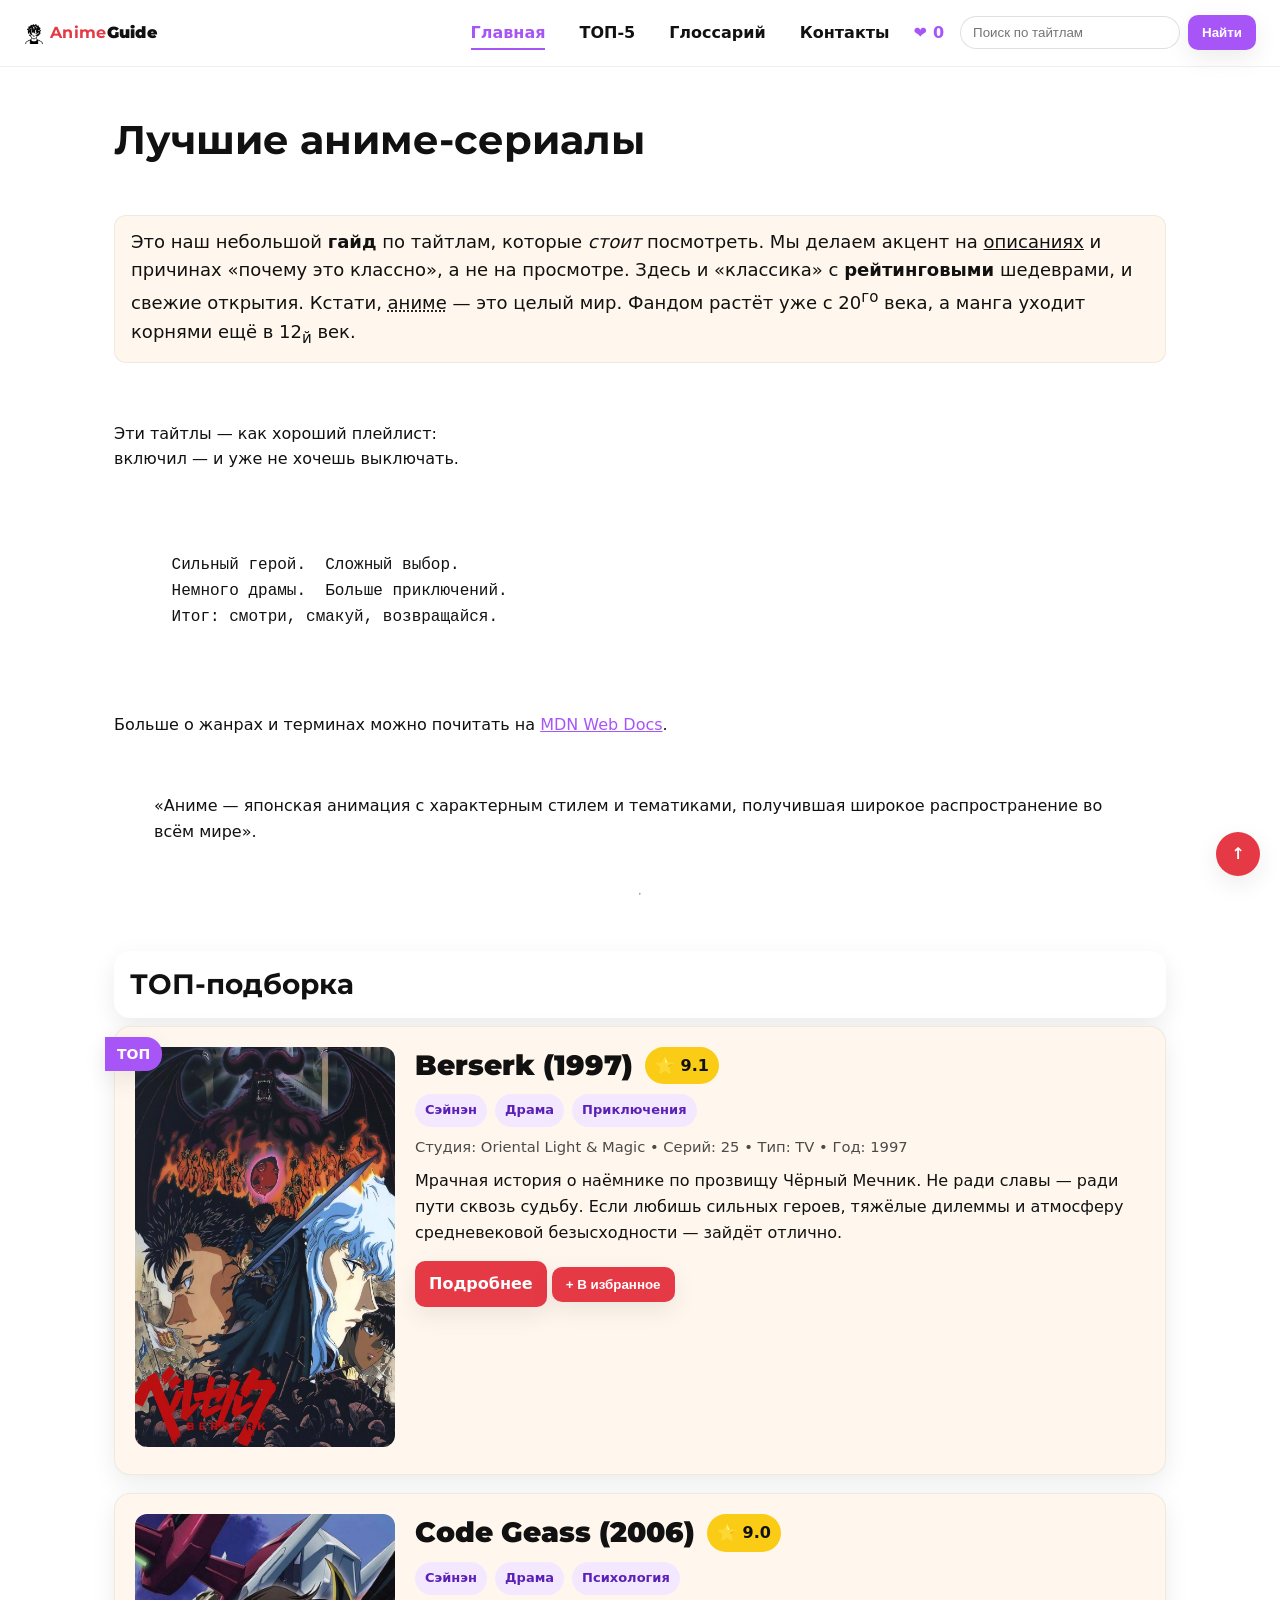
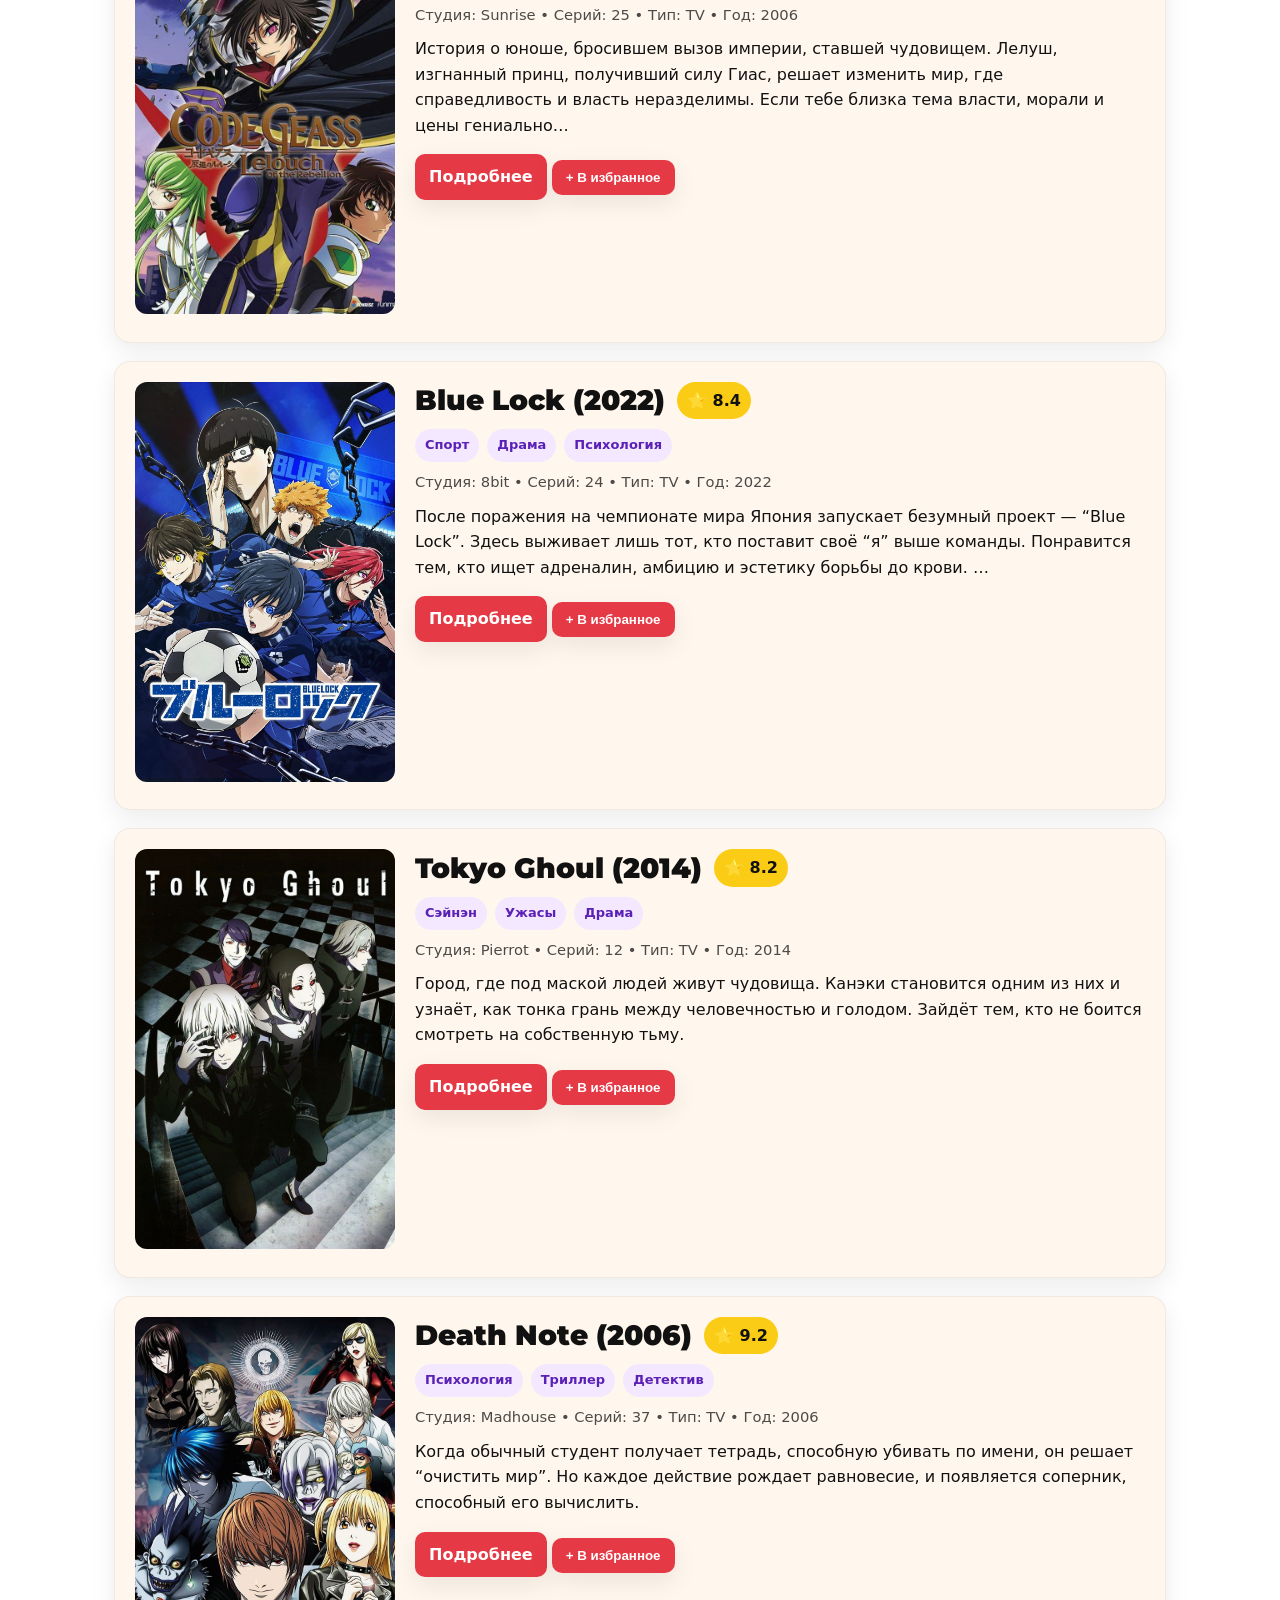
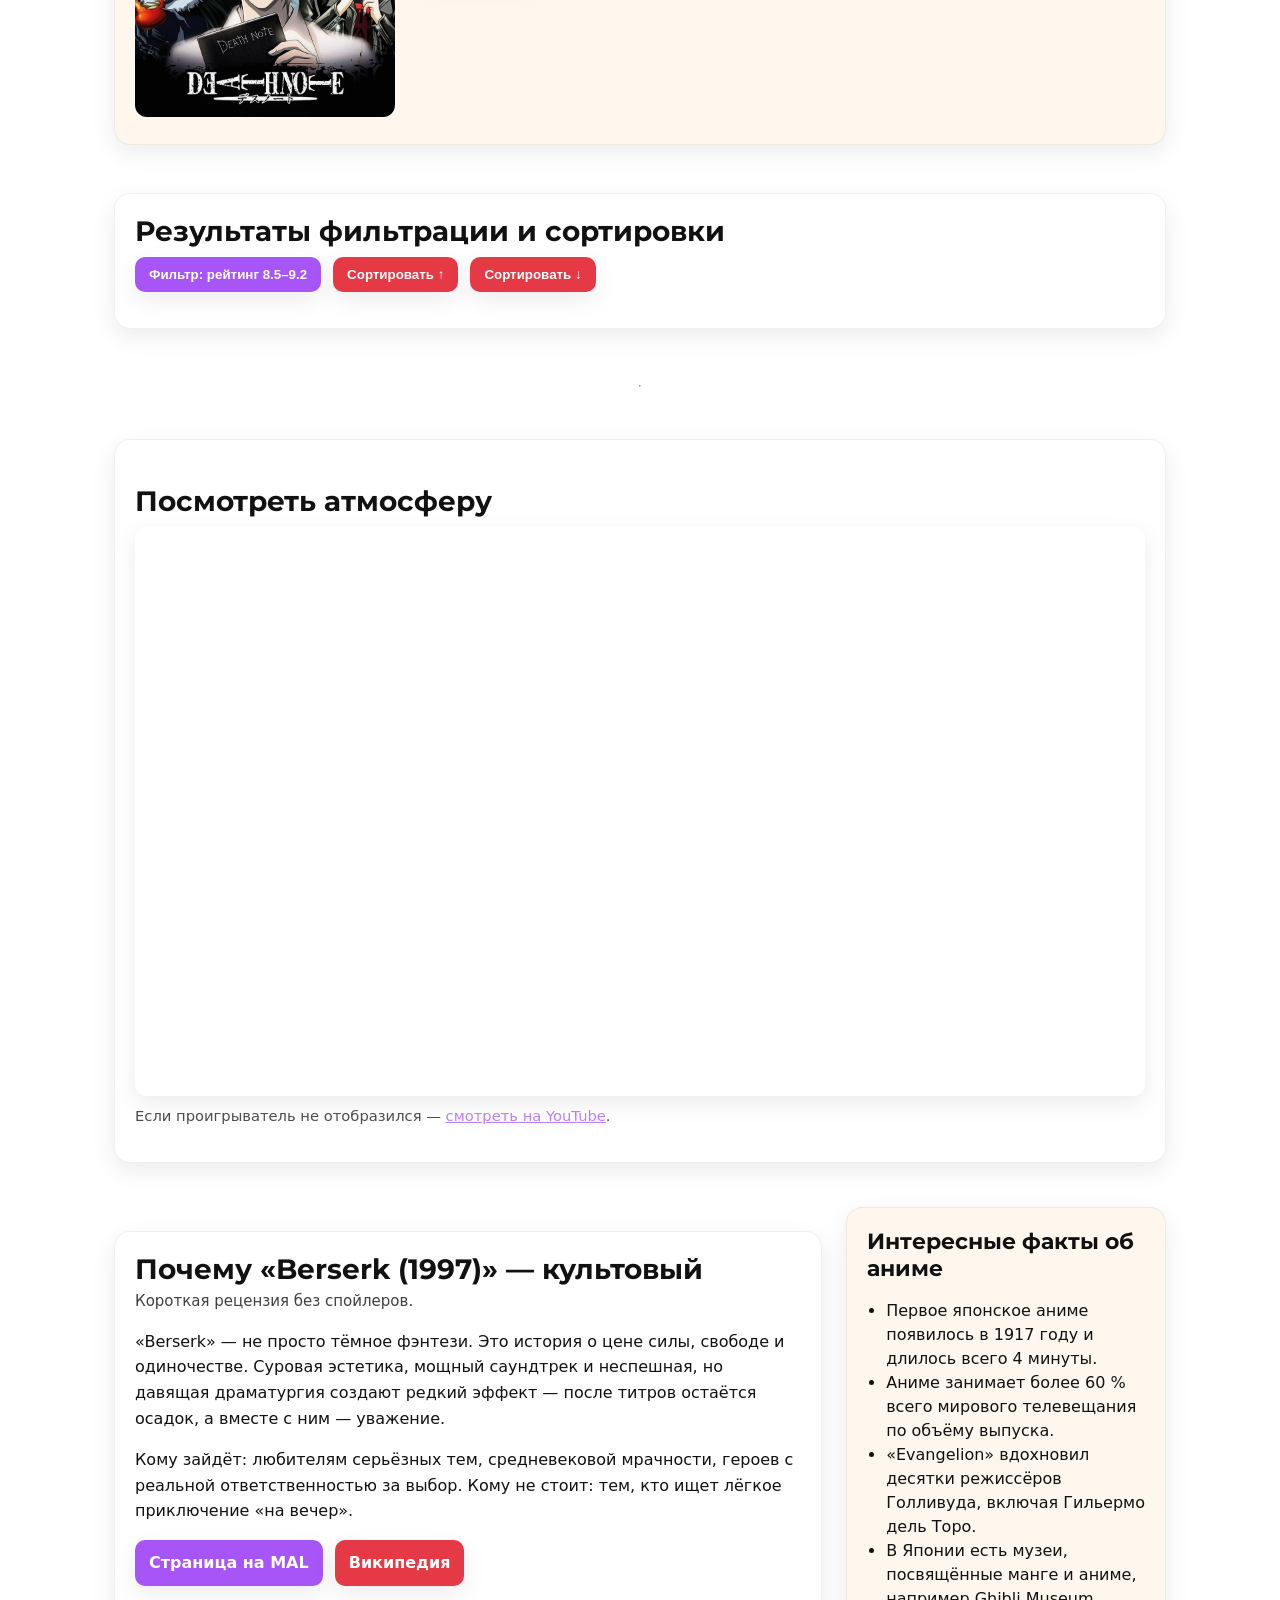
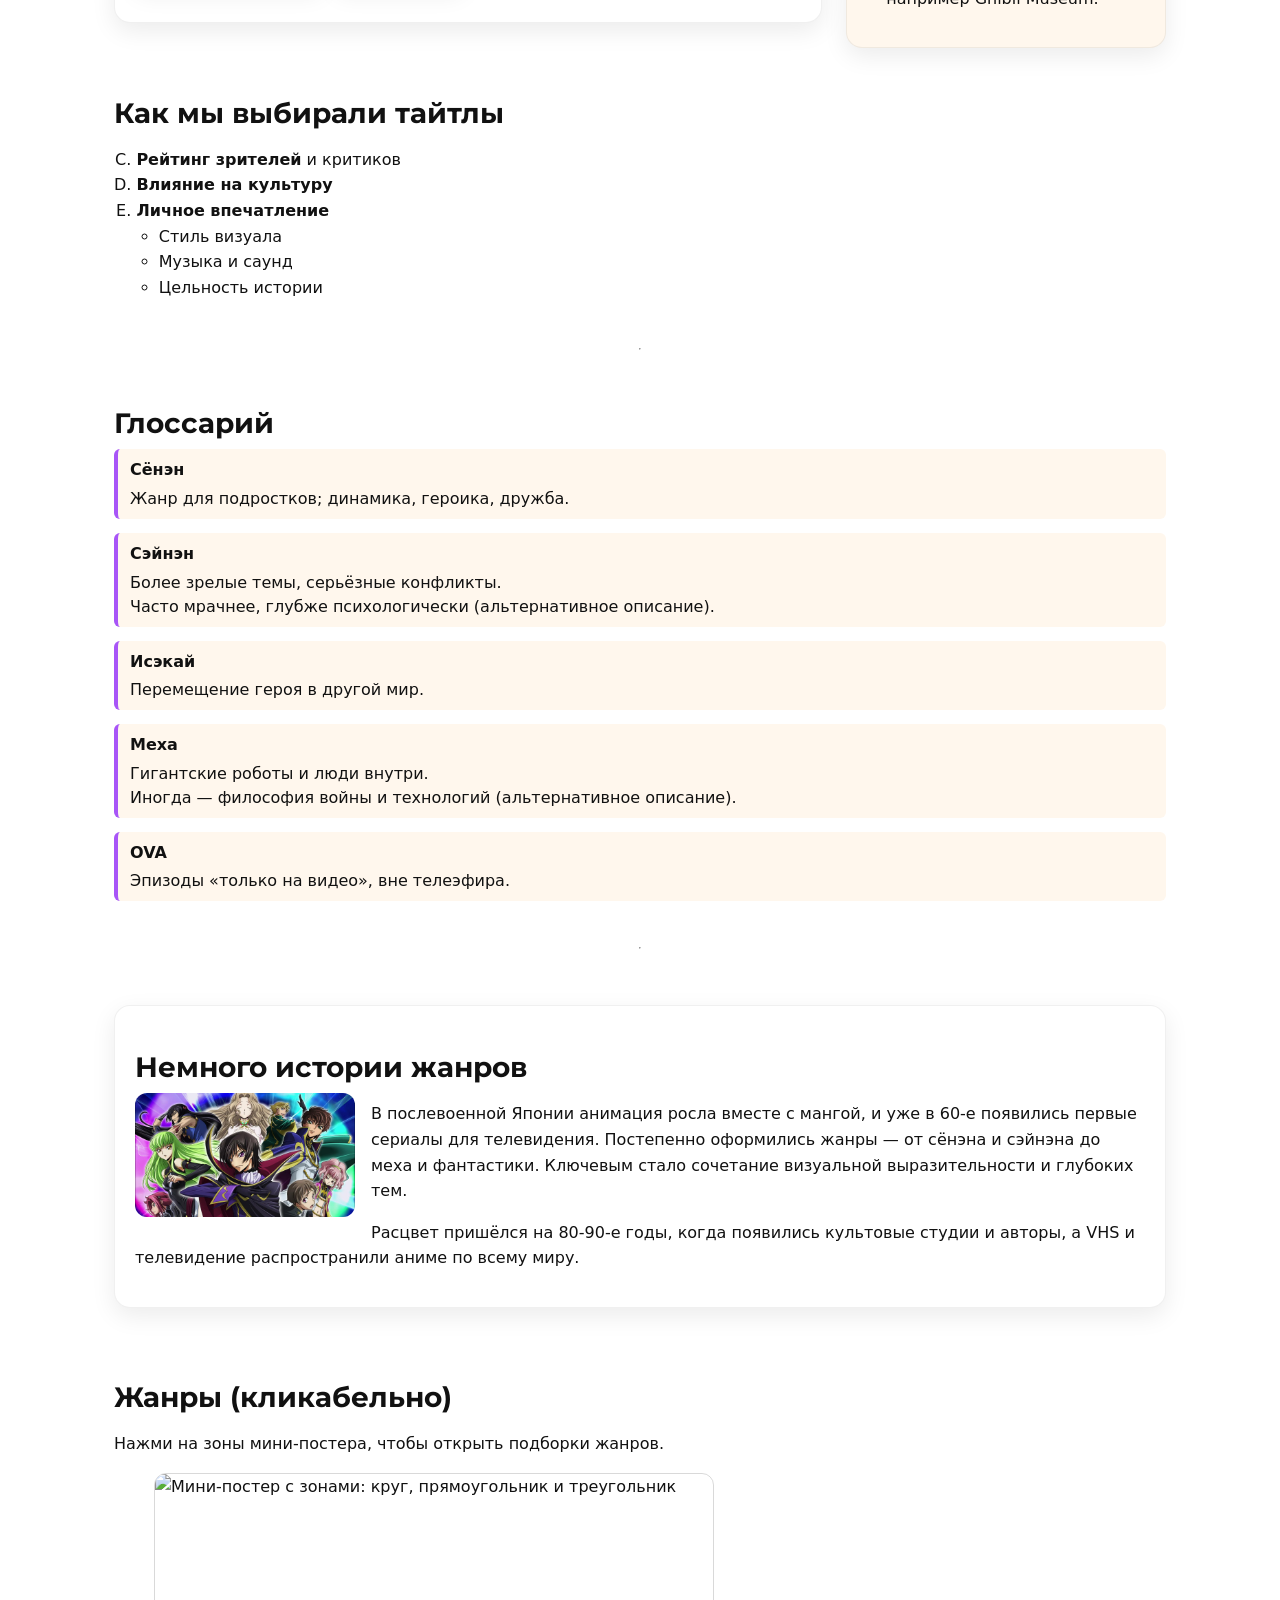
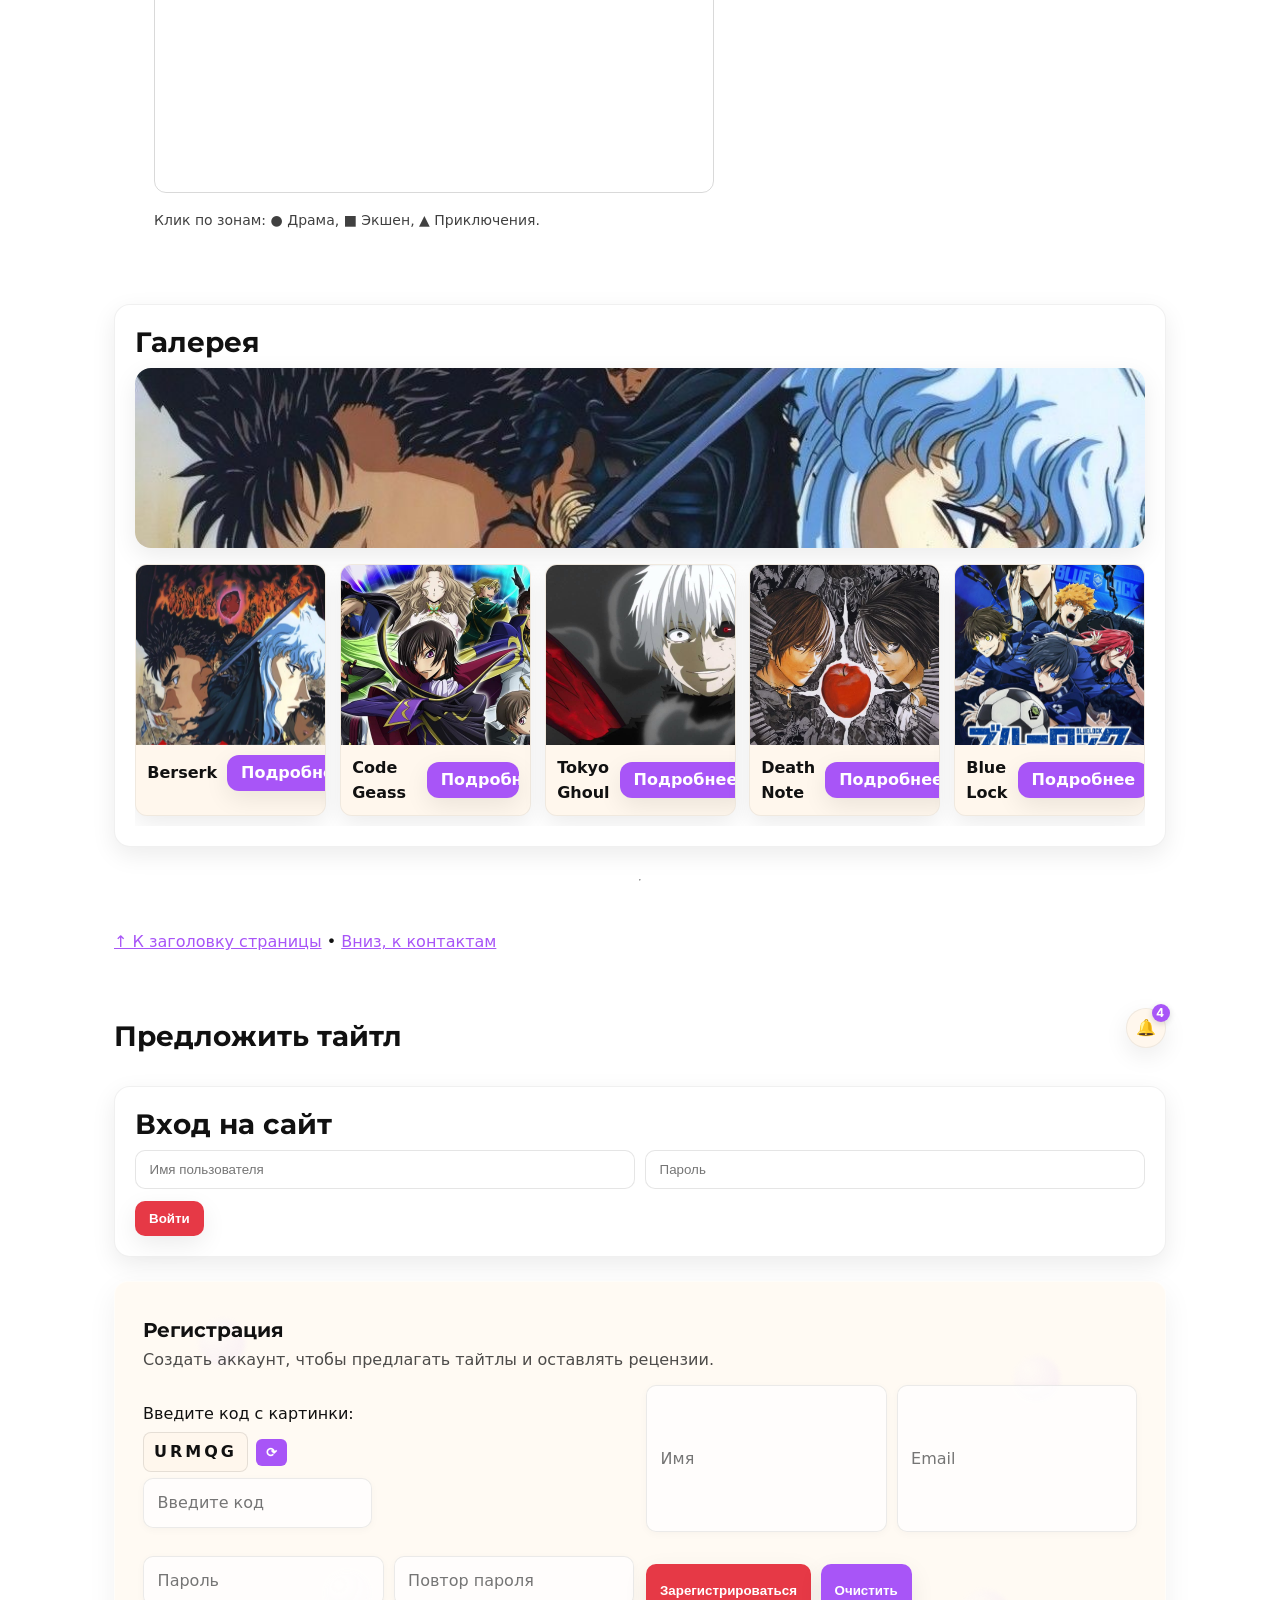
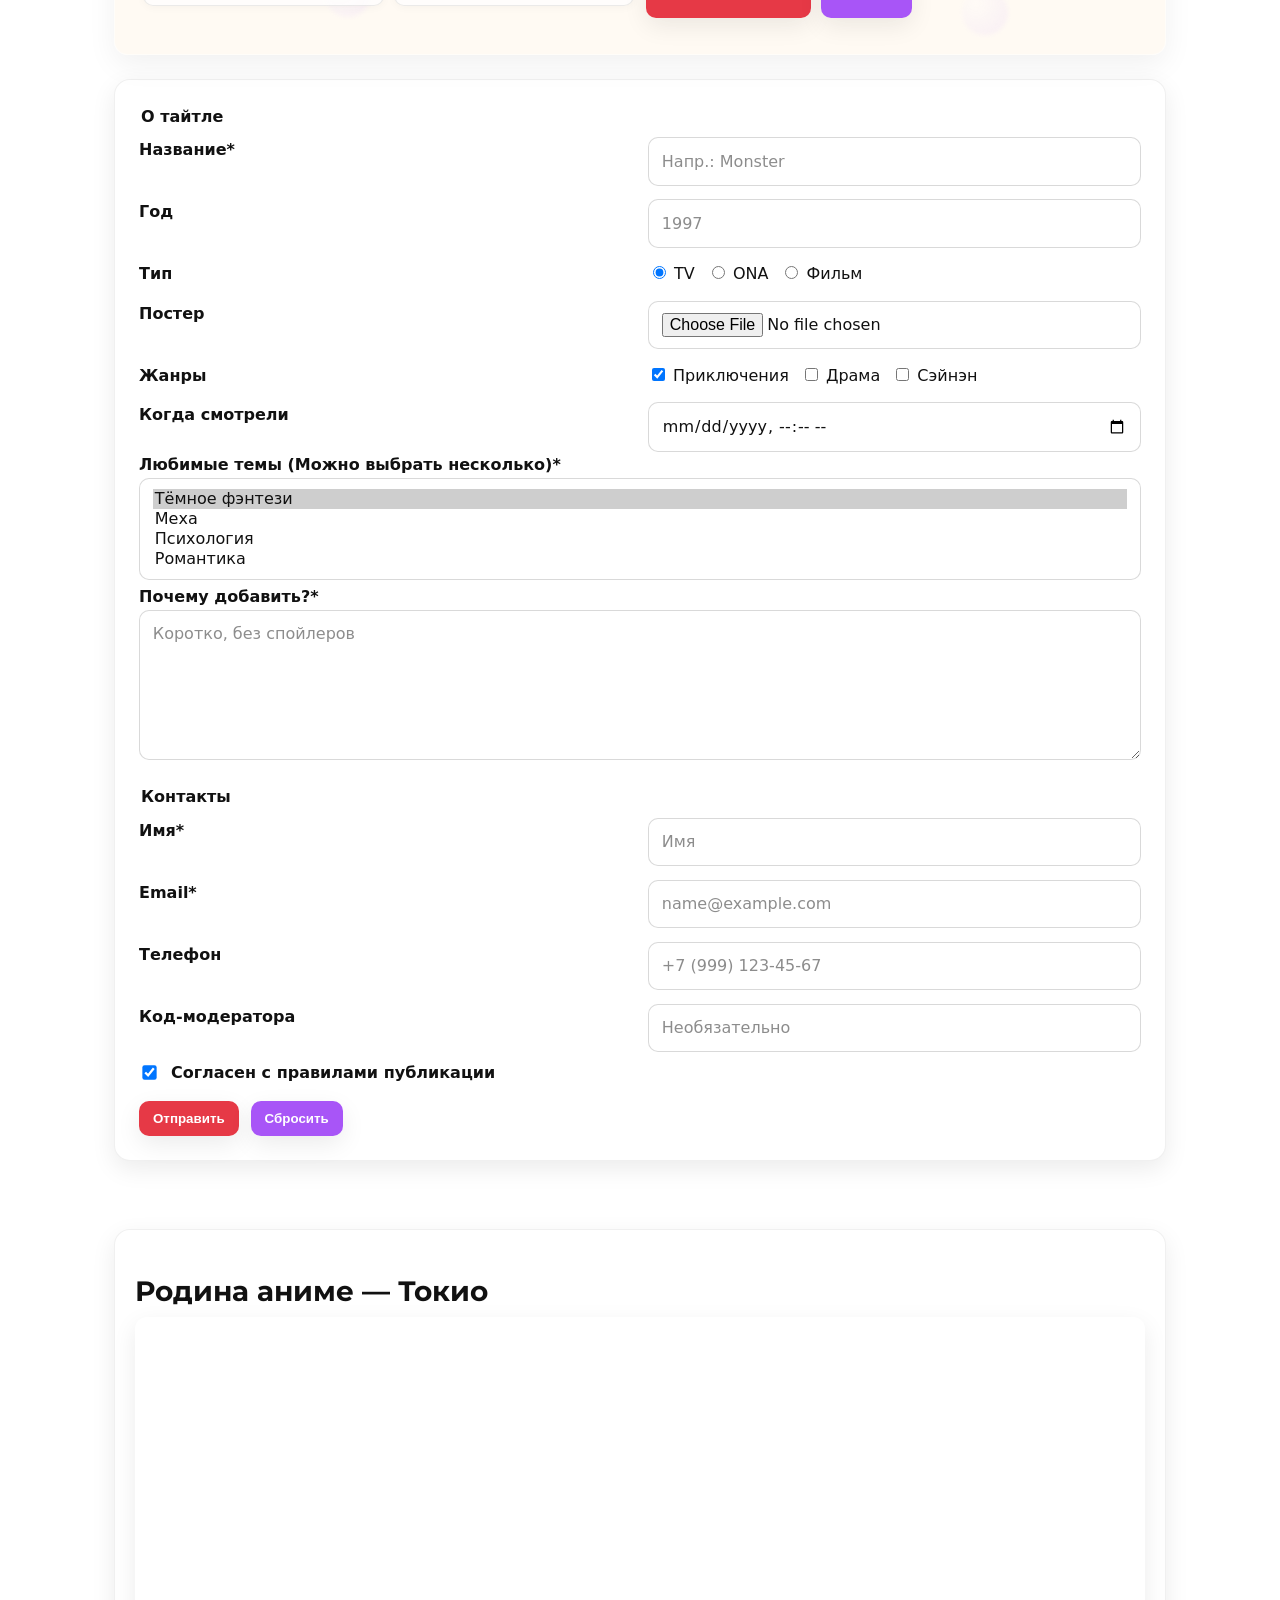
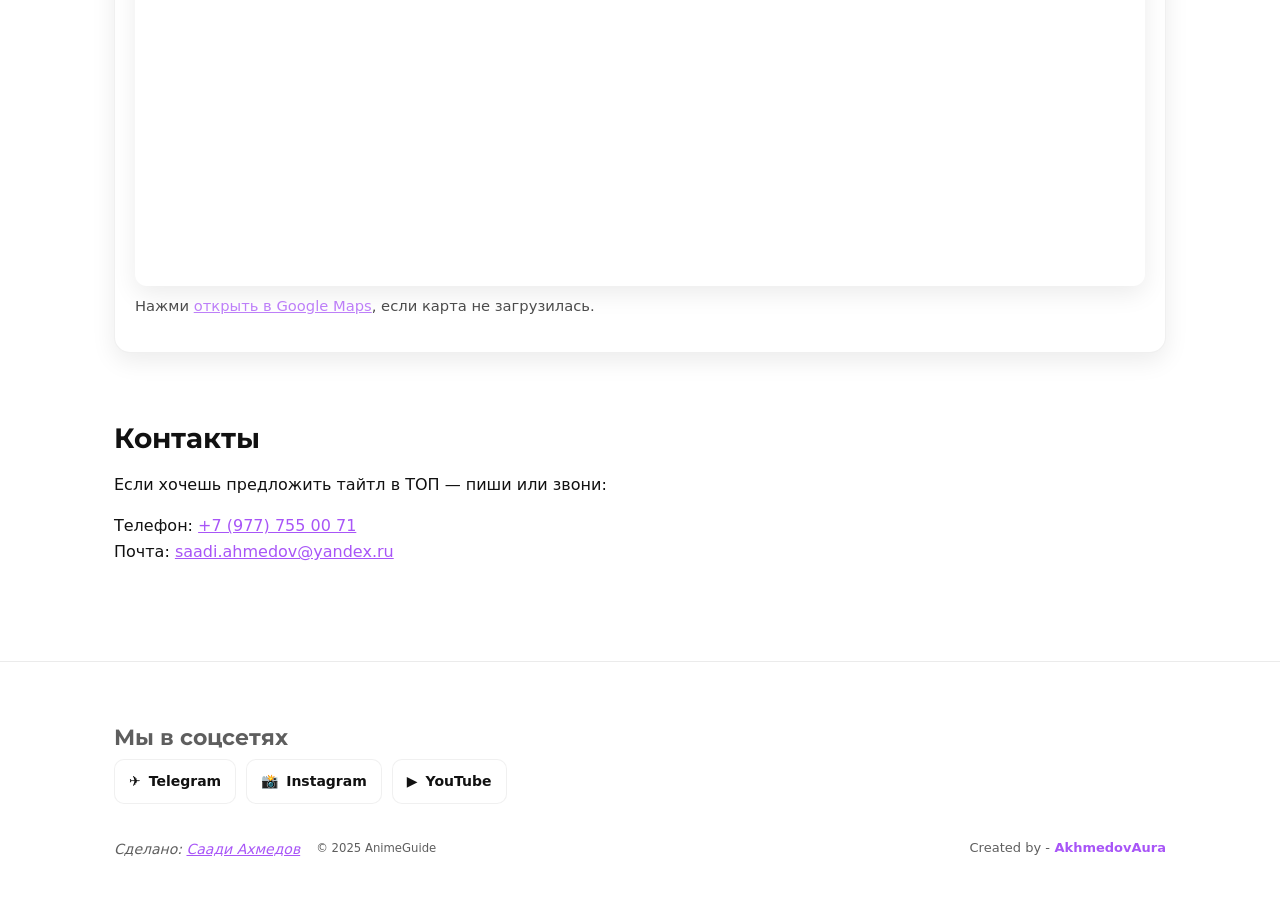
==== index.html @ 4a511733 "Restore AnimeGuide website" ====
<!DOCTYPE html>
<html lang="ru">
<head>
  <meta charset="UTF-8" />
  <link rel="stylesheet" href="style.css?v=1">
  <link href="https://fonts.googleapis.com/css2?family=Inter:wght@400;600&family=Montserrat:wght@600;800&display=swap" rel="stylesheet">
  <meta name="viewport" content="width=device-width, initial-scale=1" />
  <title>AnimeGuide</title>


  <!-- [Фавиконка]  -->
  <link rel="icon" type="image/png" href="favicon.png?v=6">
</head>
<body>

  <!-- [Шапка] идея: логотип + навигация + поиск -->
  <header class="site">
    <nav>
      <div class="logo"><b><img src="favicon.png" alt="" width="20" height="20" style="vertical-align:middle; margin-right:6px;">Anime</b>Guide</div>
      <div class="nav-links">
        <a href="#top" class="current">Главная</a>
        <a href="#top-list">ТОП-5</a>
        <a href="#glossary">Глоссарий</a>
        <a href="#contacts">Контакты</a>
        <div class="fav-icon">
          ❤️ <span id="favCount">0</span>
        </div>
      </div>
      <form class="search" role="search" onsubmit="return false;">
        <input type="search" placeholder="Поиск по тайтлам" aria-label="Поиск">
        <button class="btn alt" type="button">Найти</button>
      </form>
<!-- Бургер-переключатель -->
<input type="checkbox" id="nav-toggle" class="nav-toggle" aria-label="Открыть меню">

<!-- Кнопка-бургер -->
<label class="burger" for="nav-toggle" aria-label="Открыть меню">
  <span></span>
</label>

<!-- Мобильная панель -->
<div class="nav-panel" role="dialog" aria-modal="true" aria-labelledby="mnav-title">
  <div class="nav-panel-head">
    <div id="mnav-title" class="logo"><b>Anime</b>Guide</div>
    <label class="close" for="nav-toggle" aria-label="Закрыть меню">✕</label>
  </div>
  <nav class="mnav-links" role="navigation">
    <a href="#top" class="current">Главная</a>
    <a href="#top-list">ТОП-5</a>
    <a href="#glossary">Глоссарий</a>
    <a href="#contacts">Контакты</a>

  </nav>
</div>

<!-- Полупрозрачный фон за панелью -->
<div class="scrim"></div>
    </nav>
  </header>

  <main class="container" id="top">
    <!-- [Заголовки h1–h3 + комментарии] -->
    <h1>Лучшие аниме-сериалы</h1>
    <p class="tagline lead">
      <!-- [p, b, i, em, u, strong, sub, sup, abbr] -->
      Это наш небольшой <b>гайд</b> по тайтлам, которые <em>стоит</em> посмотреть.
      Мы делаем акцент на <u>описаниях</u> и причинах «почему это классно», а не на просмотре.
      Здесь и «классика» с <strong>рейтинговыми</strong> шедеврами, и свежие открытия.
      Кстати, <abbr title="Japanese Animation">аниме</abbr> — это целый мир.
      Фандом растёт уже с 20<sup>го</sup> века, а манга уходит корнями ещё в 12<sub>й</sub> век.
    </p>

    <!-- [Разрыв строки и <pre>] -->
    <p>Эти тайтлы — как хороший плейлист: <br> включил — и уже не хочешь выключать.</p>
    <pre>
      <!-- pre: сохранить форматирование -->
      Сильный герой.  Сложный выбор.
      Немного драмы.  Больше приключений.
      Итог: смотри, смакуй, возвращайся.
    </pre>

    <!-- [Внешняя ссылка в тексте] -->
    <p>Больше о жанрах и терминах можно почитать на <a href="https://developer.mozilla.org/ru/docs/Web" target="_blank" rel="external">MDN Web Docs</a>.</p>

    <!-- [Цитата + cite] -->
    <blockquote cite="https://ru.wikipedia.org/wiki/Аниме">
      «Аниме — японская анимация с характерным стилем и тематиками, получившая широкое распространение во всём мире».
    </blockquote>

    <hr>

    <!-- ===== Пример карточки тайтла (будущий список) ===== -->
    <section aria-label="Подборка">
      <h2 id="top-list">ТОП-подборка</h2>
      <div class="stack">
        <!-- [КАРТОЧКА №1] -->
        <article class="card" aria-label="Карточка аниме">
          <!-- [Изображение-ссылка на внешний ресурс + width/height] -->
          <div class="top-badge">ТОП</div>
          <a href="https://myanimelist.net/anime/33/Berserk" target="_blank" rel="external">
            <img class="cover" src="images/berserk.jpg"
                 alt="Обложка аниме Berserk" width="300" height="400">
          </a>
          <div>
            <div class="head">
              <h3 class="title">Berserk (1997)</h3>
              <span class="rating" aria-label="Рейтинг">⭐ 9.1</span>
            </div>
            <div class="chips" aria-label="Жанры">
              <span class="chip">Сэйнэн</span>
              <span class="chip">Драма</span>
              <span class="chip">Приключения</span>
            </div>
            <div class="meta">Студия: Oriental Light &amp; Magic • Серий: 25 • Тип: TV • Год: 1997</div>
            <p class="desc">
              Мрачная история о наёмнике по прозвищу Чёрный Мечник. Не ради славы — ради пути сквозь судьбу.
              Если любишь сильных героев, тяжёлые дилеммы и атмосферу средневековой безысходности — зайдёт отлично.
            </p>
            <a class="btn" href="pages/berserk.html">Подробнее</a>
            <button class="btn add-fav" data-title="Berserk">+ В избранное</button>
          </div>
        </article>

        <!-- [КАРТОЧКА №2 — Code Geass] -->
        <article class="card" aria-label="Карточка аниме">
          <a href="https://myanimelist.net/anime/1575/Code_Geass__Hangyaku_no_Lelouch" target="_blank" rel="external">
            <img class="cover" src="images/cg.jpg" alt="Обложка Code Geass" width="300" height="400">
          </a>
          <div>
            <div class="head">
              <h3 class="title">Code Geass (2006)</h3>
              <span class="rating">⭐ 9.0</span>
            </div>
            <div class="chips">
              <span class="chip">Сэйнэн</span>
              <span class="chip">Драма</span>
              <span class="chip">Психология</span>
            </div>
            <div class="meta">Студия: Sunrise • Серий: 25 • Тип: TV • Год: 2006</div>
            <p class="desc">
            История о юноше, бросившем вызов империи, ставшей чудовищем. Лелуш, изгнанный принц,
            получивший силу Гиас, решает изменить мир, где справедливость и власть неразделимы.
            Если тебе близка тема власти, морали и цены гениальности — смотреть обязательно.
            </p>
            <a class="btn" href="pages/code-geass.html">Подробнее</a>
            <button class="btn add-fav" data-title="Code Geass">+ В избранное</button>
          </div>
        </article>

         <!-- [КАРТОЧКА №3 — Blue Lock] -->
        <article class="card" aria-label="Карточка аниме">
          <a href="https://myanimelist.net/anime/49596/Blue_Lock" target="_blank" rel="external">
            <img class="cover" src="images/bl.jpg" alt="Обложка Blue Lock" width="300" height="400">
          </a>
          <div>
            <div class="head">
              <h3 class="title">Blue Lock (2022)</h3>
              <span class="rating">⭐ 8.4</span>
            </div>
            <div class="chips">
              <span class="chip">Спорт</span>
              <span class="chip">Драма</span>
              <span class="chip">Психология</span>
            </div>
            <div class="meta">Студия: 8bit • Серий: 24 • Тип: TV • Год: 2022</div>
            <p class="desc">
            После поражения на чемпионате мира Япония запускает безумный проект — “Blue Lock”.
            Здесь выживает лишь тот, кто поставит своё “я” выше команды.
            Понравится тем, кто ищет адреналин, амбицию и эстетику борьбы до крови.
            </p>
            <a class="btn" href="pages/blue-lock.html">Подробнее</a>
            <button class="btn add-fav" data-title="Blue Lock">+ В избранное</button>
          </div>
        </article>

        <!-- [КАРТОЧКА №4 — Tokyo Ghoyl] -->
        <article class="card" aria-label="Карточка аниме">
          <a href="https://myanimelist.net/anime/22319/Tokyo_Ghoul" target="_blank" rel="external">
            <img class="cover" src="images/tk.jpg" alt="Tokyo Ghoul" width="300" height="400">
          </a>
          <div>
            <div class="head">
              <h3 class="title">Tokyo Ghoul (2014)</h3>
              <span class="rating">⭐ 8.2</span>
            </div>
            <div class="chips">
              <span class="chip">Сэйнэн</span>
              <span class="chip">Ужасы</span>
              <span class="chip">Драма</span>
            </div>
            <div class="meta">Студия: Pierrot • Серий: 12 • Тип: TV • Год: 2014</div>
            <p class="desc">
            Город, где под маской людей живут чудовища. Канэки становится одним из них и узнаёт,
            как тонка грань между человечностью и голодом. Зайдёт тем, кто не боится смотреть на собственную тьму.
            </p>
            <a class="btn" href="pages/tokyo-ghoul.html">Подробнее</a>
            <button class="btn add-fav" data-title="Tokyo Ghoul">+ В избранное</button>
          </div>
        </article>

        <!-- [КАРТОЧКА №5 — Death Note] -->
        <article class="card" aria-label="Карточка аниме">
          <a href="https://myanimelist.net/anime/1535/Death_Note" target="_blank" rel="external">
            <img class="cover" src="images/dn.jpg" alt="Death Note" width="300" height="400">
          </a>
          <div>
            <div class="head">
              <h3 class="title">Death Note (2006)</h3>
              <span class="rating">⭐ 9.2</span>
            </div>
            <div class="chips">
              <span class="chip">Психология</span>
              <span class="chip">Триллер</span>
              <span class="chip">Детектив</span>
            </div>
            <div class="meta">Студия: Madhouse • Серий: 37 • Тип: TV • Год: 2006</div>
            <p class="desc">
            Когда обычный студент получает тетрадь, способную убивать по имени, он решает “очистить мир”.
            Но каждое действие рождает равновесие, и появляется соперник, способный его вычислить.
            </p>
            <a class="btn" href="pages/death-note.html">Подробнее</a>
            <button class="btn add-fav" data-title="Death Note">+ В избранное</button>
          </div>
        </article>

      </div>
    </section>

    <!-- ===== РЕЗУЛЬТАТЫ ФИЛЬТРАЦИИ / СОРТИРОВКИ ===== -->
    <section id="results" aria-label="Результаты обработки массива">
      <h2>Результаты фильтрации и сортировки</h2>
      <div class="actions" style="margin-bottom: 1rem;">
        <button id="filterBtn" class="btn alt">Фильтр: рейтинг 8.5–9.2</button>
        <button id="sortAsc" class="btn">Сортировать ↑</button>
        <button id="sortDesc" class="btn">Сортировать ↓</button>
      </div>
      <div id="resultsList" class="results-list"></div>
    </section>


    <hr>

    <!-- ===== Видео: трейлер / опенинг ===== -->
<section id="video" aria-label="Видео: опенинг Berserk (1997)">
  <h2>Посмотреть атмосферу</h2>

<div class="embed">
  <iframe
    src="https://youtu.be/evQd6TVa8H4?si=N0HQ1IfzWaDZa2P_"
    title="Berserk (1997) Opening"
    loading="lazy"
    allow="accelerometer; autoplay; clipboard-write; encrypted-media; gyroscope; picture-in-picture; web-share"
    allowfullscreen>
  </iframe>
</div>

  <p class="meta">
    Если проигрыватель не отобразился — <a href="https://youtu.be/evQd6TVa8H4?si=N0HQ1IfzWaDZa2P_" target="_blank" rel="noopener">смотреть на YouTube</a>.
  </p>
</section>


    <!-- ===== Независимая статья (ARTICLE) ===== -->
<article class="review" aria-labelledby="rev-ber">
  <h2 id="rev-ber">Почему «Berserk (1997)» — культовый</h2>
  <p class="review-lead">Короткая рецензия без спойлеров.</p>

  <p>
    «Berserk» — не просто тёмное фэнтези. Это история о цене силы, свободе и одиночестве.
    Суровая эстетика, мощный саундтрек и неспешная, но давящая драматургия создают редкий
    эффект — после титров остаётся осадок, а вместе с ним — уважение.
  </p>

  <p>
    Кому зайдёт: любителям серьёзных тем, средневековой мрачности, героев с реальной
    ответственностью за выбор. Кому не стоит: тем, кто ищет лёгкое приключение «на вечер».
  </p>

  <p class="review-links">
    <a class="btn alt" href="https://myanimelist.net/anime/33/Berserk" target="_blank" rel="external">Страница на MAL</a>
    <a class="btn" href="https://ru.wikipedia.org/wiki/%D0%91%D0%B5%D1%80%D1%81%D0%B5%D1%80%D0%BA_(%D0%B0%D0%BD%D0%B8%D0%BC%D0%B5,_1997)" target="_blank" rel="external">Википедия</a>
  </p>
</article>

<!-- ===== Дополнительная панель (ASIDE) ===== -->
<aside class="facts" aria-labelledby="facts-title">
  <h2 id="facts-title">Интересные факты об аниме</h2>
  <ul>
    <li>Первое японское аниме появилось в 1917 году и длилось всего 4 минуты.</li>
    <li>Аниме занимает более 60 % всего мирового телевещания по объёму выпуска.</li>
    <li>«Evangelion» вдохновил десятки режиссёров Голливуда, включая Гильермо дель Торо.</li>
    <li>В Японии есть музеи, посвящённые манге и аниме, например Ghibli Museum.</li>
  </ul>
</aside>



    <!-- ===== Списки: упорядоченный (с type и start != default) + вложенный ===== -->
    <section aria-label="Списки">
      <h2>Как мы выбирали тайтлы</h2>
      <!-- [Упорядоченный список с type и start] -->
      <ol type="A" start="3">
        <li><strong>Рейтинг зрителей</strong> и критиков</li>
        <li><strong>Влияние на культуру</strong></li>
        <li>
          <strong>Личное впечатление</strong>
          <!-- [Вложенный: ul внутри ol] -->
          <ul>
            <li>Стиль визуала</li>
            <li>Музыка и саунд</li>
            <li>Цельность истории</li>
          </ul>
        </li>
      </ol>
    </section>

    <hr>

    <!-- ===== Список описаний (минимум 5 терминов; у 2 — альтернативные описания) ===== -->
    <section id="glossary" aria-label="Глоссарий">
  <h2>Глоссарий</h2>

  <div class="term">
    <strong>Сёнэн</strong>
    <span>Жанр для подростков; динамика, героика, дружба.</span>
  </div>

  <div class="term">
    <strong>Сэйнэн</strong>
    <span>Более зрелые темы, серьёзные конфликты.</span>
    <span>Часто мрачнее, глубже психологически (альтернативное описание).</span>
  </div>

  <div class="term">
    <strong>Исэкай</strong>
    <span>Перемещение героя в другой мир.</span>
  </div>

  <div class="term">
    <strong>Меха</strong>
    <span>Гигантские роботы и люди внутри.</span>
    <span>Иногда — философия войны и технологий (альтернативное описание).</span>
  </div>

  <div class="term">
    <strong>OVA</strong>
    <span>Эпизоды «только на видео», вне телеэфира.</span>
  </div>
</section>


    <hr>

<section class="float-demo" aria-lsabel="История жанров">
  <h2>Немного истории жанров</h2>
  <img src="images/geass.jpg" alt="Коллаж из аниме-постеров" width="220" height="140">
  <p>
    В послевоенной Японии анимация росла вместе с мангой, и уже в 60-е появились первые сериалы
    для телевидения. Постепенно оформились жанры — от сёнэна и сэйнэна до меха и фантастики.
    Ключевым стало сочетание визуальной выразительности и глубоких тем.
  </p>
  <p>
    Расцвет пришёлся на 80-90-е годы, когда появились культовые студии и авторы,
    а VHS и телевидение распространили аниме по всему миру.
  </p>
</section>


    <!-- ===== Мини-карта жанров (компактно и аккуратно) ===== -->
<section aria-label="Карта жанров">
  <h2>Жанры (кликабельно)</h2>
  <p>Нажми на зоны мини-постера, чтобы открыть подборки жанров.</p>

  <figure style="display:grid; gap:8px; justify-items:start;">
    <img
      src="images/collage.jpg"
      alt="Мини-постер с зонами: круг, прямоугольник и треугольник"
      usemap="#genre-mini"
      width="560" height="320"
      style="border:1px solid rgba(0,0,0,.15); border-radius:12px; display:block;"
    >

    <map name="genre-mini">
      <!-- круг: x,y,радиус -->
      <area shape="circle" coords="90,130,55"
            href="https://shikimori.one/animes/genre/drama"
            alt="Драма" target="_blank" rel="external">

      <!-- прямоугольник: left,top,right,bottom -->
      <area shape="rect" coords="180,60,310,155"
            href="https://shikimori.one/animes/genre/action"
            alt="Экшен" target="_blank" rel="external">

      <!-- многоугольник: x1,y1,x2,y2,... -->
      <area shape="poly" coords="330,190,400,90,400,190"
            href="https://shikimori.one/animes/genre/adventure"
            alt="Приключения" target="_blank" rel="external">
    </map>

    <figcaption style="font-size:14px; opacity:.8">
      Клик по зонам: ● Драма, ■ Экшен, ▲ Приключения.
    </figcaption>
  </figure>
</section>

<section class="gallery" aria-label="Галерея постеров">
  <h2>Галерея</h2>
  <div class="grid">
    <figure>
      <img src="images/berserk.jpg" alt="Berserk">
      <figcaption>
        <span>Berserk</span>
        <a href="#top-list" class="uibt">Подробнее</a>
      </figcaption>
    </figure>

    <figure>
      <img src="images/geass.jpg" alt="Code Geass">
      <figcaption>
        <span>Code Geass</span>
        <a href="#top-list" class="uibt">Подробнее</a>
      </figcaption>
    </figure>

    <figure>
      <img src="images/kaneki.jpg" alt="Tokyo Ghoul">
      <figcaption>
        <span>Tokyo Ghoul</span>
        <a href="#top-list" class="uibt">Подробнее</a>
      </figcaption>
    </figure>

    <figure>
      <img src="images/note.jpg" alt="Death Note">
      <figcaption>
        <span>Death Note</span>
        <a href="#top-list" class="uibt">Подробнее</a>
      </figcaption>
    </figure>

    <figure>
      <img src="images/bl.jpg" alt="Blue Lock">
      <figcaption>
        <span>Blue Lock</span>
        <a href="#top-list" class="uibt">Подробнее</a>
      </figcaption>
    </figure>

  </div>
</section>




    <hr>

    <!-- ===== Якоря: наверх (h1) и к подзаголовку в конце (h2) ===== -->
    <p>
      <a href="#top">↑ К заголовку страницы</a> •
      <a href="#contacts">Вниз, к контактам</a>
    </p>

<!-- ===== Предложить тайтл (FORM) ===== -->
<section id="suggest" aria-label="Предложить тайтл">
  <div class="section-head">
    <h2>Предложить тайтл</h2>

    <!-- Уведомления -->
    <details class="notif" role="group">
      <summary class="notif-btn" aria-label="Открыть уведомления" title="Уведомления">
        🔔
        <span class="badge" aria-label="Новых уведомлений: 3">3</span>
      </summary>

      <ul class="notif-list" role="list">
        <li>
          <b>+ Новый тайтл:</b> <a href="#top-list">Death Note</a> добавлен в ТОП.
          <time datetime="2025-10-08T22:30">только что</time>
        </li>
        <li>
          <b>↑ Поднялся:</b> <a href="#top-list">Berserk (1997)</a> теперь в топ-1.
          <time datetime="2025-10-08T20:00">2 ч назад</time>
        </li>
        <li>
          <b>Рецензия:</b> обновили «Berserk».
          <time datetime="2025-10-07T18:00">вчера</time>
        </li>
      </ul>
    </details>
  </div>

<!-- ===== Мини-блок авторизации ===== -->
<section id="login" class="login" aria-label="Авторизация">
  <div class="login-inner">
    <h2>Вход на сайт</h2>
    <form class="login-form" action="#" method="post" novalidate>
      <div class="row">
        <input type="text" name="username" placeholder="Имя пользователя" required>
        <input type="password" name="password" placeholder="Пароль" required>
      </div>
      <div class="actions">
        <button type="button" id="loginBtn" class="btn">Войти</button>
      </div>
    </form>
  </div>
</section>


  <!-- ===== Форма регистрации (glassmorphism) ===== -->
<section id="signup" class="signup" aria-label="Регистрация">
  <div class="signup-inner">
    <h2>Регистрация</h2>
    <p class="muted">Создать аккаунт, чтобы предлагать тайтлы и оставлять рецензии.</p>

    <form class="signup-form" action="#" method="post" novalidate>
      <div class="captcha-block">
        <label for="captchaInput">Введите код с картинки:</label>
        <div class="captcha-box">
          <span id="captchaText"></span>
          <button type="button" id="refreshCaptcha" title="Обновить капчу">⟳</button>
        </div>
        <input type="text" id="captchaInput" placeholder="Введите код" required>
      </div>

      <div class="row">
        <input type="text" name="username" placeholder="Имя" required>
        <input type="email" name="email" placeholder="Email" required>
      </div>
      <div class="row">
        <input type="password" name="pass" placeholder="Пароль" required>
        <input type="password" name="pass2" placeholder="Повтор пароля" required>
      </div>
      <div class="actions">
        <button type="submit" class="btn">Зарегистрироваться</button>
        <button type="reset" class="btn alt">Очистить</button>
      </div>
    </form>
  </div>

  <span class="bubble b1"></span>
  <span class="bubble b2"></span>
  <span class="bubble b3"></span>
  <span class="bubble b4"></span>
</section>

  <form class="form-card" method="post" action="#" enctype="multipart/form-data" novalidate>
    <!-- Группа: о тайтле -->
    <fieldset class="fs">
      <legend>О тайтле</legend>

      <div class="form-grid">
        <label for="title">Название*</label>
        <input type="text" id="title" name="title"
               placeholder="Напр.: Monster"
               minlength="2" maxlength="80" required>

        <label for="year">Год</label>
        <input type="number" id="year" name="year"
               min="1960" max="2030" step="1" placeholder="1997">

        <label>Тип</label>
        <div class="inline">
          <label><input type="radio" name="kind" id="kind-tv" value="tv" checked> TV</label>
          <label><input type="radio" name="kind" id="kind-ona" value="ona"> ONA</label>
          <label><input type="radio" name="kind" id="kind-movie" value="movie"> Фильм</label>
        </div>

        <label for="poster">Постер</label>
        <input type="file" id="poster" name="poster" accept="image/*">

        <label>Жанры</label>
        <div class="inline">
          <label><input type="checkbox" name="genres" value="adventure" checked> Приключения</label>
          <label><input type="checkbox" name="genres" value="drama"> Драма</label>
          <label><input type="checkbox" name="genres" value="seinen"> Сэйнэн</label>
        </div>

        <label for="watchedAt">Когда смотрели</label>
        <input type="datetime-local" id="watchedAt" name="watchedAt">
      </div>

      <label for="themes">Любимые темы (Можно выбрать несколько)*</label>
      <select id="themes" name="themes" size="4" multiple required>
        <option value="dark" selected>Тёмное фэнтези</option>
        <option value="mecha">Меха</option>
        <option value="psych">Психология</option>
        <option value="romance">Романтика</option>
      </select>

      <label for="reason" class="block" style="margin-top:.5rem;">Почему добавить?*</label>
      <textarea id="reason" name="reason" rows="5" cols="30"
                minlength="20" maxlength="600"
                placeholder="Коротко, без спойлеров" required></textarea>
    </fieldset>

    <!-- Группа: контакты -->
    <fieldset class="fs">
      <legend>Контакты</legend>

      <div class="form-grid">
        <label for="yourname">Имя*</label>
        <input type="text" id="yourname" name="yourname"
               placeholder="Имя"
               pattern="^[A-Za-zА-Яа-яЁё\-\s]{2,}$" required>

        <label for="email">Email*</label>
        <input type="email" id="email" name="email"
               placeholder="name@example.com" required>

        <label for="tel">Телефон</label>
        <input type="tel" id="tel" name="tel"
               placeholder="+7 (999) 123-45-67"
               pattern="^\+7\s?\(?\d{3}\)?\s?\d{3}-?\d{2}-?\d{2}$">

        <label for="pass">Код-модератора</label>
        <input type="password" id="pass" name="pass"
               minlength="6" maxlength="32"
               placeholder="Необязательно">
      </div>

      <label class="agree inline" style="margin-top:.5rem;">
        <input type="checkbox" id="agree" name="agree" required checked>
        Согласен с правилами публикации
      </label>
    </fieldset>

    <div class="actions">
      <button type="submit" class="btn">Отправить</button>
      <button type="reset" class="btn alt">Сбросить</button>
    </div>
  </form>
</section>

<!-- ===== Карта: Токио (iframe) ===== -->
<section id="map" aria-label="Карта: родина аниме — Токио">
  <h2>Родина аниме — Токио</h2>

  <div class="embed">
    <!-- Вставка с Google Maps -->
    <iframe
      src="https://www.google.com/maps/embed?pb=!1m18!1m12!1m3!1d3240.868768382236!2d139.70030297626302!3d35.68959267258558!2m3!1f0!2f0!3f0!3m2!1i1024!2i768!4f13.1!3m3!1m2!1s0x60188cd1b274c5ad%3A0x2d9c2d3f9e8f3b5e!2sShinjuku%2C%20Tokyo!5e0!3m2!1sru!2sjp!4v1696430000000!5m2!1sru!2sjp"
      loading="lazy"
      referrerpolicy="no-referrer-when-downgrade"
      allowfullscreen
      title="Карта: Shinjuku, Tokyo">
    </iframe>
  </div>

  <p class="meta">
    Нажми <a href="https://maps.google.com/?q=Shinjuku,Tokyo" target="_blank" rel="noopener">открыть в Google Maps</a>,
    если карта не загрузилась.
  </p>
</section>


    <!-- Контакты: ссылка на телефон и почту -->
    <section id="contacts" aria-label="Контакты">
      <h2>Контакты</h2>
      <p>Если хочешь предложить тайтл в ТОП — пиши или звони:</p>
      <p>
        Телефон: <a href="tel:+79777550071">+7 (977) 755 00 71</a><br>
        Почта: <a href="mailto:saadi.ahmedov@yandex.ru?subject=Предложение%20тайтла&body=Здравствуйте!%20Предлагаю%20добавить%20в%20ТОП...">saadi.ahmedov@yandex.ru</a>
      </p>
    </section>
  </main>

  <footer class="site-footer">
    <div class="container">
      <div class="social-row" aria-label="Социальные сети">
        <h3 class="sr-only">Мы в соцсетях</h3>
        <div class="social">
          <a class="social-btn" href="#" aria-label="Telegram" title="Telegram">
            <span class="ico">✈</span><span class="txt">Telegram</span>
          </a>
          <a class="social-btn" href="#" aria-label="Instagram" title="Instagram">
            <span class="ico">📸</span><span class="txt">Instagram</span>
          </a>
          <a class="social-btn" href="#" aria-label="YouTube" title="YouTube">
            <span class="ico">▶</span><span class="txt">YouTube</span>
          </a>
        </div>
      </div>
      <div class="footer-bottom">
        <address class="made-by">
          Сделано: <a href="mailto:saadi.ahmedov@yandex.ru">Саади Ахмедов</a>
        </address>
        <small>© 2025 AnimeGuide</small>
        <div class="creator-credit" aria-label="Автор сайта">
          Created by -
          <a href="https://akhmedovaura.vercel.app/" target="_blank" rel="noopener noreferrer">AkhmedovAura</a>
        </div>
      </div>
    </div>
  </footer>

 <a href="#top" class="to-top" aria-label="Наверх">↑</a>
 <script src="script.js"></script>
</body>
</html>
---- style.css ----
/* Заголовки */
  h1, h2, h3, .logo {
    font-family: 'Montserrat', sans-serif;
  }

    /* ===== Палитра проекта  ===== */
    :root{
      --bg:#FFFFFF; --ink:#111111; --ivory:#FFF7ED;
      --red:#E63946; --purple:#A855F7; --gold:#FACC15;
      --chipBg:#F3E8FF; --chipInk:#5B21B6;
      --radius:16px; --shadow:0 8px 24px rgba(0,0,0,.08);
    }

    /* Кнопка Наверх (fixed) */
    .to-top{
        position:fixed; right:20px; bottom:24px; z-index:20;
        width:44px; height:44px; display:grid; place-items:center;
        background:var(--red); color:#fff; text-decoration:none; font-weight:900;
        border-radius:50%; box-shadow:var(--shadow);
        transition: transform .15s, filter .2s;
    }
        .to-top:hover{ transform: translateY(-1px); filter:brightness(.95) }
        .to-top:active{ transform: translateY(0) }


    *{box-sizing:border-box}
    html,body{margin:0}
    pre{
      max-width:100%;
      overflow-x:auto;
      white-space:pre-wrap;
      overflow-wrap:anywhere;
    }
    body{
      font:16px/1.6 system-ui,-apple-system,Segoe UI,Roboto,Inter,Arial,sans-serif;
      background:var(--bg); color:var(--ink);
    }
    a{color:var(--purple); text-decoration:underline}
    a:hover{color:var(--red)}
    .container{max-width:1100px; margin:0 auto; padding:24px}
    header.site{
      position:sticky; top:0; z-index:10;
      background:var(--bg); border-bottom:1px solid rgba(0,0,0,.06);
      backdrop-filter:saturate(1.1) blur(4px);
    }
    nav{
      display:flex; align-items:center; gap:16px; padding:12px 24px;
    }
    .logo{font-weight:900; letter-spacing:.3px}
    .logo b{color:var(--red)}
    .nav-links{display:flex; gap:14px; margin-left:auto}
    .nav-links a{ text-decoration:none; padding:8px 10px }
    .search{display:flex; gap:8px; align-items:center}
    .search input{
      border:1px solid rgba(0,0,0,.12); border-radius:999px; padding:8px 12px; width:220px;
    }

    h1,h2,h3{line-height:1.25}
    h1{font-size:40px; margin:24px 0 8px}
    h2{font-size:28px; margin:24px 0 8px}
    h3{font-size:22px; margin:18px 0 8px}

    .lead{font-size:18px}
    .tagline{background:var(--ivory); padding:12px 16px; border-radius:12px; border:1px solid rgba(0,0,0,.06)}

    /* ===== Демо-карточка тайтла (встроим как контент) ===== */
    .card{
      display:grid; grid-template-columns:260px 1fr; gap:20px;
      background:var(--ivory); border:1px solid rgba(0,0,0,.06);
      border-radius:var(--radius); box-shadow:var(--shadow); padding:20px;
    }
    .cover{width:100%; aspect-ratio:3/4; border-radius:12px; object-fit:cover; background:#ddd}
    .head{display:flex; flex-wrap:wrap; align-items:center; gap:12px}
    .title{margin:0; font-size:28px; font-weight:900}
    .rating{display:inline-flex; align-items:center; gap:6px; background:var(--gold); color:#111;
      padding:6px 10px; border-radius:999px; font-weight:800}
    .chips{margin:10px 0 8px; display:flex; flex-wrap:wrap; gap:8px}
    .chip{background:var(--chipBg); color:var(--chipInk); padding:6px 10px; border-radius:999px; font-size:13px; font-weight:600}
    .meta{font-size:14px; opacity:.85}
    .desc{margin:10px 0 16px}
    .btn{
      appearance:none; border:0; cursor:pointer; padding:10px 14px; border-radius:10px;
      font-weight:800; color:#fff; background:var(--red);
    }
    .btn.alt{background:var(--purple)}
    .stack{display:grid; gap:18px}

    .card {
        position: relative; /* чтобы внутри можно было позиционировать "ТОП" */
    }

    .card .top-badge {
        position: absolute;
        top: 10px;
        left: -10px;
        background: var(--purple);
        color: #fff;
        font-weight: 800;
        font-size: 14px;
        padding: 6px 12px;
        border-radius: 0 var(--radius) var(--radius) 0;
        box-shadow: var(--shadow);
        z-index: 2; /* вот ключ */
    }


    /* ===== ARTICLE: мини-рецензия ===== */
  .review{
    background:#fff;
    border:1px solid rgba(0,0,0,.06);
    border-radius:var(--radius);
    box-shadow:var(--shadow);
    padding:20px;
    margin:24px 0;
  }
  .review h2{ margin-top:0 }
  .review-lead{ font-size:15px; opacity:.8; margin-top:-6px; }
  .review-links{ display:flex; gap:12px; flex-wrap:wrap; }

  .review-links a {
  appearance: none;
  border: 0;
  cursor: pointer;
  display: inline-block;
  padding: 10px 14px;
  border-radius: 10px;
  font-weight: 800;
  color: #fff;
  background: var(--red);         /* как у "Подробнее" */
  text-decoration: none;
  box-shadow: var(--shadow);
  transition: background .2s, transform .15s;
  }

  .review-links a:first-child {
    background: var(--purple);      /* первая кнопка — фиолетовая (MAL) */
  }

  .review-links a:hover {
    transform: translateY(-1px);
    box-shadow: 0 8px 18px rgba(0,0,0,.12);
    filter: brightness(0.95);
  }

  .review-links a:active {
    transform: translateY(0);
    box-shadow: none;
  }


  /* ===== ASIDE: интересные факты ===== */
.facts {
  background: var(--ivory);
  border: 1px solid rgba(0,0,0,.06);
  border-radius: var(--radius);
  box-shadow: var(--shadow);
  padding: 20px;
  margin: 24px 0;
  max-width: 320px;
}

.facts h2 {
  margin-top: 0;
  font-size: 22px;
}

.facts ul {
  padding-left: 1.2rem;
  line-height: 1.5;
}

/* Демонстрация float */
.float-demo{
  background:#fff; border:1px solid rgba(0,0,0,.06);
  border-radius:var(--radius); box-shadow:var(--shadow);
  padding:20px; margin:24px 0;
}
.float-demo img{
  float:left; width:220px; height:auto;
  margin:0 16px 8px 0; border-radius:12px;
}
/* clearfix, чтобы родитель оборачивал плавающий элемент */
.float-demo::after{ content:""; display:block; clear:both; }



  /* Списки и таблицы терминов */
  ol{padding-left:1.4rem}
  ul{padding-left:1.4rem}
  /* --- Глоссарий: простой и устойчивый (без грида) --- */
  #glossary .term {
    margin-bottom: 14px;
    padding: 8px 12px;
    background: var(--ivory);
    border-left: 4px solid var(--purple);
    border-radius: 6px;
  }
  #glossary .term strong {
    display: block;
    font-weight: 800;
    color: var(--ink);
    margin-bottom: 4px;
  }
  #glossary .term span {
    display: block;
    line-height: 1.5;
  }


    /* Картинка-карта */
    .map-wrap{display:grid; gap:8px; padding:12px; border:1px dashed rgba(0,0,0,.2); border-radius:12px}

    footer{margin-top:40px; padding:20px 0; border-top:1px solid rgba(0,0,0,.08); font-size:14px}

    @media (max-width:720px){
      .card{grid-template-columns:1fr}
      .search input{width:160px}
    }

    /* ===== NAV: ссылки меню с hover / active / visited ===== */
  .nav-links a{
    position: relative;
    display: inline-block;
    padding: 8px 10px;
    font-weight: 600;
    color: var(--ink);
    text-decoration: none;
    transition: color .2s, transform .12s;
  }

  /* аккуратное «подчёркивание» анимацией */
  .nav-links a::after{
    content:"";
    position:absolute;
    left:10px; right:10px; bottom:4px;
    height:2px;
    background: currentColor;
    transform: scaleX(0);
    transform-origin:left;
    transition: transform .25s ease;
  }

  /* наведение */
  .nav-links a:hover{
    color: var(--red);
  }
  .nav-links a:hover::after,
  .nav-links a:focus-visible::after{
    transform: scaleX(1);
  }

  /* клик (active)*/
  .nav-links a:active{
    transform: translateY(1px);
  }

  /* visited — слегка приглушаем тон, но не ломаем палитру */
  .nav-links a:visited{
    color: #222;
    opacity: .95;
  }

  /* текущая страница */
  .nav-links a.current{
    color: var(--purple);
  }
  .nav-links a.current::after{
    transform: scaleX(1);
    background: var(--purple);
  }

  /* фокус клавиатурой — заметная подсветка */
  .nav-links a:focus-visible{
    outline: 2px solid color-mix(in srgb, var(--purple) 60%, transparent);
    outline-offset: 2px;
    border-radius: 8px;
  }

  /* ===== FORM: карточка формы ===== */
.form-card{
  background:#fff;
  border:1px solid rgba(0,0,0,.06);
  border-radius:var(--radius);
  box-shadow:var(--shadow);
  padding:1.5rem;         /* относительные единицы */
  margin:1.5rem 0;
}
.form-card .fs{border:0; margin:0 0 1rem; padding:0;}
.form-card legend{font-weight:800; margin-bottom:.5rem;}
.form-grid{display:grid; grid-template-columns:repeat(2,minmax(0,1fr)); gap:.85rem 1rem;}
@media (max-width:720px){ .form-grid{grid-template-columns:1fr;} }

.form-card label{font-weight:600;}
.form-card input[type="text"],
.form-card input[type="email"],
.form-card input[type="tel"],
.form-card input[type="password"],
.form-card input[type="number"],
.form-card input[type="datetime-local"],
.form-card input[type="file"],
.form-card textarea,
.form-card select{
  width:100%;
  padding:.65rem .8rem;
  border:1px solid rgba(0,0,0,.15);
  border-radius:10px;
  background:#fff;
  color:var(--ink);
  font:inherit;
}
.form-card textarea{min-height:8rem; resize:vertical;}
.form-card ::placeholder{color:rgba(0,0,0,.45);} /* п.3 */

.form-card input:focus,
.form-card textarea:focus,
.form-card select:focus{
  outline:none;                                /* п.2 — :focus */
  border-color: color-mix(in srgb, var(--purple) 60%, transparent);
  box-shadow:0 0 0 .20rem color-mix(in srgb, var(--purple) 18%, transparent);
}

.inline{display:flex; flex-wrap:wrap; gap:.75rem; align-items:center;}
.inline > label{font-weight:400;}
.agree input{transform:scale(1.1);}

.actions{display:flex; gap:.75rem; margin-top:.5rem;}

/* Блоки карты/видео */
#map, #video{
  background:#fff;
  border:1px solid rgba(0,0,0,.06);
  border-radius:var(--radius);
  box-shadow:var(--shadow);
  padding:1.25rem;
  margin:1.25rem 0;
}

/* Адаптивная рамка 16:9 через aspect-ratio */
.embed{
  position:relative;
  border-radius:12px;
  overflow:hidden;
  box-shadow:var(--shadow);
}
.embed iframe{
  width:100%;
  aspect-ratio:16 / 9;      /* современный способ */
  display:block;
  border:0;
}

#map figure {
  max-width: 100%;
  margin: 0;
}

#map figure img {
  max-width: 100%;
  height: auto;
}

img[usemap] {
  max-width: 100%;
  height: auto;
}

/* подпись/мета */
.meta{font-size:.92rem; opacity:.75; margin-top:.5rem}

/* прячем чекбокс (можно и visibility:hidden) */
#nav-toggle{ display:none; }

/* По умолчанию (десктоп) скрыто */
.burger, .nav-panel, .scrim { display: none; }

@media (max-width: 900px){
  .nav-links{ display:none; }
  .search{ display:none; }

  /* Кнопка-бургер справа */
  .burger{
    display:block;
    width:34px; height:26px;
    position:relative;
    margin-left:auto;         /* важное: уводим вправо */
    cursor:pointer;
    z-index:2001;
  }
  .burger span,
  .burger span::before,
  .burger span::after{
    content:"";
    position:absolute; left:0; right:0;
    height:3px; border-radius:3px;
    background:#111;
    transition:transform .25s, top .25s, opacity .25s, background .25s;
  }
  .burger span{ top:50%; transform:translateY(-50%); }
  .burger span::before{ top:-9px; }
  .burger span::after { top: 9px; }

  /* Фикс-панель */
  .nav-panel{
    display:flex;
    position:fixed; top:0; right:0; bottom:0; left:auto;  /* явная фиксация */
    width:80vw; max-width:360px;
    background:#fff;
    box-shadow:-12px 0 24px rgba(0,0,0,.14);
    transform:translateX(100%);           /* спрятана */
    transition:transform .28s ease;
    padding:84px 20px 24px;
    flex-direction:column; gap:14px;
    overflow-y:auto;                       /* внутренняя прокрутка */
    z-index:2000;                          /* поверх шапки/контента */
  }

  /* шапка внутри панели */
  .nav-panel-head{
    position:sticky; top:0;
    display:flex; align-items:center; justify-content:space-between;
    gap:12px;
    margin:-60px -20px 8px;  /* нивелируем верхний padding под фикс-шапку */
    padding:14px 20px;
    background:#fff;
    border-bottom:1px solid rgba(0,0,0,.06);
    z-index:1;
  }
  .nav-panel-head .logo{ font-weight:900; }
  .nav-panel .close{
    cursor:pointer; font-size:28px; line-height:1;
  }

  /* список ссылок панели */
  .mnav-links{ display:grid; gap:10px; }
  .mnav-links a{
    display:block; font-weight:700; color:#111;
    text-decoration:none; padding:12px 8px; border-radius:10px;
  }
  .mnav-links a:active{ background:rgba(0,0,0,.04); }

  /* Подложка за панелью */
  .scrim{
    display:block;
    position:fixed; inset:0;
    background:rgba(0,0,0,.35);
    opacity:0; visibility:hidden;
    transition:opacity .25s, visibility .25s;
    z-index:1999;
  }

  /* Состояние "открыто" */
  #nav-toggle:checked + .burger span{ background:transparent; }
  #nav-toggle:checked + .burger span::before{ top:0; transform:rotate(45deg); }
  #nav-toggle:checked + .burger span::after { top:0; transform:rotate(-45deg); }
  #nav-toggle:checked + .burger + .nav-panel{ transform:translateX(0); }
  #nav-toggle:checked ~ .scrim{ opacity:1; visibility:visible; }

  header.site{ position:sticky; top:0; z-index:1000; }
}

/* сам чекбокс прячем надёжно */
#nav-toggle{ position:fixed; left:-9999px; }
/* временно отключаем бургер и выезжающую панель */
.burger, .nav-panel, .scrim, #nav-toggle { display:none !important; }


.gallery{
  background:#fff; border:1px solid rgba(0,0,0,.06);
  border-radius:var(--radius); box-shadow:var(--shadow);
  padding:1.25rem; margin:1.5rem 0;
  overflow-x: auto;
  max-width: 100%;
  margin: 0 auto;
  -webkit-overflow-scrolling: touch;
}
.gallery h2{ margin-top:0; }

/* превращаем галерею в горизонтальную ленту */
.gallery .grid {
  display: flex;
  flex-wrap: nowrap;        /* запрет переносов */
  gap: 14px;
  overflow-x: auto;
  scroll-behavior: smooth;
  padding-bottom: 10px;
  justify-content: flex-start;
  width: 100%;
  max-width: 100%;
  min-width: 0;
}

/* карточки — фиксированной ширины */
.gallery figure {
  flex: 0 0 260px;          /* ширина каждой */
}

.gallery figure{
  flex: 1 1 calc(25% - 12px);           /* 4-в-ряд на десктопе */
  min-width:180px; max-width:280px;
  margin:0; background:var(--ivory);
  border:1px solid rgba(0,0,0,.06);
  border-radius:12px; overflow:hidden;
  box-shadow:var(--shadow);
}
.gallery img{
  display:block; width:100%; height:180px; object-fit:cover;
}
.gallery figcaption{
  padding:.6rem .7rem; font-weight:600;
}

/* адаптив: планшет */
@media (max-width: 1024px){
  .gallery figure{ flex-basis: calc(33.333% - 12px); } /* 3 в ряд */
}
/* адаптив: мобилки */
@media (max-width: 640px){
  .gallery figure{ flex-basis: calc(50% - 12px); }     /* 2 в ряд */
}
@media (max-width: 400px){
  .gallery figure{ flex-basis: 100%; }                 /* 1 в столбик */
}


/* Заголовок секции: заголовок + колокольчик справа */
.section-head{
  display:flex; align-items:center; justify-content:space-between;
  gap:12px; margin-bottom:.25rem;
}

/* Колокольчик (summary) */
.notif { position:relative; }
.notif-btn{
  list-style:none;           /* прячем маркер summary */
  display:inline-grid; place-items:center;
  width:40px; height:40px; border-radius:50%;
  background:var(--ivory); color:var(--ink);
  box-shadow:var(--shadow);
  cursor:pointer; user-select:none;
  border:1px solid rgba(0,0,0,.06);
  transition: transform .15s, filter .2s;
}
.notif-btn:hover{ transform: translateY(-1px); filter:brightness(.98) }
.notif-btn:active{ transform: translateY(0) }
/* убираем стандартный треугольник summary */
.notif-btn::-webkit-details-marker{ display:none; }

/* бейдж количества */
.badge{
  position:absolute; top:-4px; right:-4px;
  min-width:18px; height:18px; padding:0 4px;
  border-radius:999px; background:var(--purple); color:#fff;
  font:700 12px/18px Inter, system-ui, sans-serif;
  box-shadow:0 2px 6px rgba(0,0,0,.15);
}

/* Выпадающий список */
.notif-list{
  position:absolute; right:0; top:calc(100% + 10px);
  width:min(360px, 86vw);
  background:#fff; color:var(--ink);
  border:1px solid rgba(0,0,0,.06);
  border-radius:12px; box-shadow:var(--shadow);
  padding:10px; margin:0;
  display:grid; gap:8px;
  transform: translateY(-6px);
  opacity:0; pointer-events:none;
  transition: transform .18s ease, opacity .18s ease;
  z-index:30;
}
.notif[open] .notif-list{
  transform: translateY(0);
  opacity:1; pointer-events:auto;
}

/* Элемент уведомления */
.notif-list li{
  list-style:none; background:var(--ivory);
  border-radius:10px; padding:10px 12px;
  border:1px solid rgba(0,0,0,.05);
  display:flex; align-items:start; gap:8px; justify-content:space-between;
}
.notif-list li a{ text-decoration:none; color:var(--purple); font-weight:600; }
.notif-list li a:hover{ color:var(--red); }
.notif-list time{ opacity:.6; font-size:.85em; white-space:nowrap; margin-left:8px; }

/* На узких ширинах — пусть блок тянется на всю */
@media (max-width:520px){
  .section-head{ align-items:flex-start; }
  .notif-list{ width:90vw; }
}


/* Базовая раскладка галереи уже есть — слегка улучшим подпись */
.gallery figure{ display:flex; flex-direction:column; }
.gallery figcaption{
  display:flex; align-items:center; justify-content:space-between;
  gap:10px; padding:.6rem .7rem; font-weight:600;
}

/* БАЗА для всех 4х кнопок */
.uibt{
  position:relative; z-index:0;
  display:inline-grid; place-items:center;
  height:36px; padding:0 14px;
  border-radius:10px;
  font-weight:800; text-decoration:none;
  border:1px solid rgba(0,0,0,.12);
  color:var(--ink); background:#fff;
  transition: transform .2s, box-shadow .2s, color .2s, border-color .2s;
}

/* ========== ВАРИАНТ 1 (для 1-й карточки): "подчёркивание слайдом" ========== */
.gallery figure:nth-child(1) .uibt{
  background:transparent; border-color:transparent;
}
.gallery figure:nth-child(1) .uibt::after{
  content:""; position:absolute; left:10px; right:10px; bottom:8px;
  height:2px; background: currentColor;
  transform: scaleX(0); transform-origin:left;
  transition: transform .25s;
}
.gallery figure:nth-child(1) .uibt:hover{ color:var(--red); }
.gallery figure:nth-child(1) .uibt:hover::after{ transform: scaleX(1); }

/* ========== ВАРИАНТ 2 (для 2-й карточки): "заливка слева" (::before) ========== */
.gallery figure:nth-child(2) .uibt{
  overflow:hidden; color:#fff; border-color:var(--purple);
}
.gallery figure:nth-child(2) .uibt::before{
  content:""; position:absolute; inset:0; z-index:-1;
  background:var(--purple);
  transform: translateX(-100%); transition: transform .3s;
}
.gallery figure:nth-child(2) .uibt:hover::before{ transform: translateX(0); }
.gallery figure:nth-child(2) .uibt:hover{ box-shadow:0 8px 18px rgba(168,85,247,.25); }

/* ========== ВАРИАНТ 3 (для 3-й карточки): "soft-glow" + лёгкий подъём ========== */
.gallery figure:nth-child(3) .uibt{
  background:var(--ivory); border-color:rgba(0,0,0,.08);
}
.gallery figure:nth-child(3) .uibt:hover{
  transform: translateY(-1px);
  box-shadow: 0 10px 22px rgba(0,0,0,.10), 0 0 0 4px rgba(168,85,247,.12);
}

/* ========== ВАРИАНТ 4 (для 4-й карточки): "outline → solid" ========== */
.gallery figure:nth-child(4) .uibt{
  background:#fff; border:2px solid var(--red); color:var(--red);
}
.gallery figure:nth-child(4) .uibt:hover{
  background:var(--red); color:#fff;
  transform: translateY(-1px) scale(1.02);
  box-shadow: 0 10px 20px rgba(168,85,247,.25);
}
.gallery figure:nth-child(4) .uibt:active{
  transform: translateY(0) scale(1);
}

/* Уважение к reduce-motion */
@media (prefers-reduced-motion: reduce){
  .uibt, .uibt::before, .uibt::after { transition: none !important; }
}

.gallery .grid .btn {
  background: var(--purple);
  color: #fff;
}

/* Заголовок + кнопка в подписи */
.gallery figcaption{
  display:flex; align-items:center; justify-content:space-between;
  gap:10px;
}

/* Кнопка в галерее — заполнена сразу */
.gallery .uibt{
  display:inline-block;
  padding:10px 14px;
  border-radius:12px;
  background:var(--purple) !important;  /* сразу фиолетовая */
  color:#fff !important;
  border:none !important;
  text-decoration:none;
  font-weight:800;
  line-height:1;
  box-shadow:var(--shadow);
  transition:transform .15s, filter .2s;
}

/* эффект наведения, если нужно */
.gallery .uibt:hover{ transform:translateY(-1px); filter:brightness(.96); }
.gallery .uibt:active{ transform:translateY(0); }

/* ====== GALLERY : hover-эффекты на карточках ====== */
.gallery figure{
  position: relative;
  overflow: hidden;
  transition: transform .25s ease, box-shadow .25s ease;
  will-change: transform;
}

.gallery figure::before{
  /* полупрозрачный градиент-оверлей */
  content:"";
  position:absolute; inset:0;
  background:linear-gradient(to top, rgba(0,0,0,.55), rgba(0,0,0,0) 60%);
  opacity:0;
  transition: opacity .25s ease;
  pointer-events:none;
  z-index:1;
}

.gallery figure img{
  transition: transform .35s ease;
  will-change: transform;
}

/* состояние наведения */
.gallery figure:hover{
  transform: translateY(-4px);
  box-shadow: 0 12px 28px rgba(0,0,0,.12);
}
.gallery figure:hover img{ transform: scale(1.05); }
.gallery figure:hover::before{ opacity:1; }

/* подпись поверх слегка "подталкиваем" вверх на hover (без дергания) */
.gallery figure figcaption{
  position: relative;
  z-index:2;
  transition: transform .25s ease;
}
.gallery figure:hover figcaption{ transform: translateY(-2px); }

/* ===== Соцкнопки ===== */
.social-row { margin-top:1.25rem; margin-bottom:1rem; }
.social{ display:flex; gap:10px; align-items:center; flex-wrap:wrap; }

.social-btn{
  --pad:10px 14px;
  position:relative;
  display:inline-flex; align-items:center; gap:8px;
  padding:var(--pad);
  border-radius:10px;
  overflow:hidden;
  text-decoration:none;
  color:var(--ink);
  background:linear-gradient(180deg,#fff,#fff); /* fallback */
  border:1px solid rgba(0,0,0,.06);
  font-weight:700;
  transition:transform .15s ease, color .15s ease;
  cursor: pointer; /* п.17: cursor */
}

/* базовый внутренний слой (градиент появится сверху через ::before) */
.social-btn::before{
  content:"";
  position:absolute; inset:0;
  background: linear-gradient(90deg, color-mix(in srgb, var(--purple) 60%, white) 0%, color-mix(in srgb, var(--red) 50%, white) 100%);
  transform: translateY(-110%); /* спрятан сверху */
  transition: transform .35s cubic-bezier(.2,.9,.2,1);
  z-index:0;
  mix-blend-mode:normal;
  opacity:.95;
}

/* текст поверх градиента */
.social-btn .ico, .social-btn .txt{ position:relative; z-index:1; color:var(--ink); }
.social-btn .ico{ font-size:14px; }

/* при ховере — градиент опускается и перекрывает фон; текст становится белым */
.social-btn:hover::before{ transform: translateY(0); }
.social-btn:hover .txt, .social-btn:hover .ico{ color:#fff; }

/* разные цвета (если нужно) — можно локально переопределить */
.social-btn:nth-child(1)::before{ background: linear-gradient(90deg, #2EA0E6, #5ECBF9); } /* Telegram-like */
.social-btn:nth-child(2)::before{ background: linear-gradient(135deg, #F58529, #DD2A7B, #8134AF, #515BD4); } /* Insta-like */
.social-btn:nth-child(3)::before{ background: linear-gradient(90deg, #FF3B3B, #FF7A6B); } /* YouTube-like */

/* небольшой отклик при клике */
.social-btn:active{ transform: translateY(1px); }

/* ===== Форма регистрации (glassmorphism + аним квадраты) ===== */
.signup{
  --pad:1.25rem;
  position:relative;
  margin:1.5rem 0;
  padding:calc(var(--pad) + 8px);
  border-radius:14px;
  background: color-mix(in srgb, var(--ivory) 65%, transparent); /* чуть матовое */
  border:1px solid rgba(255,255,255,0.45);
  box-shadow: 0 10px 30px rgba(8,10,20,.06);
  backdrop-filter: blur(8px) saturate(1.05); /* glassmorphism */
  overflow:hidden;
}

/* внутренний контейнер для контента (чтоб квадраты не мешали) */
.signup-inner{ position:relative; z-index:2; padding:0.5rem 0; }
.signup h2{ margin:0 0 .25rem; font-size:20px; }
.signup .muted{ margin:0 0 12px; opacity:.75; }

/* форма */
.signup-form .row{ display:flex; gap:10px; margin-bottom:.75rem; }
.signup-form input{
  flex:1;
  padding:.7rem .85rem;
  border-radius:10px;
  border:1px solid rgba(0,0,0,.08);
  background:rgba(255,255,255,0.75);
  font:inherit;
  outline:none;
  transition: box-shadow .12s, transform .12s;
  box-shadow: 0 2px 8px rgba(10,10,20,.03);
}
.signup-form input:focus{ box-shadow:0 6px 18px rgba(11,12,30,.06); transform:translateY(-1px); border-color: color-mix(in srgb, var(--purple) 45%, transparent); }

/* кнопки как у основного сайта */
.signup .actions{ display:flex; gap:.6rem; margin-top:.5rem; }
.signup .btn{ padding:10px 14px; border-radius:10px; font-weight:800; color:#fff; background:var(--red); border:0; cursor:pointer; }
.signup .btn.alt{ background:var(--purple); }

/* Пузыри: дайте им размер и сделайте их блочными */
.signup .bubble{
  --size: calc(20px + 2vw);
  position: absolute;
  width: var(--size);
  height: var(--size);
  display: block;
  border-radius: 50%;
  background: radial-gradient(circle at 30% 30%, #fff, color-mix(in srgb, var(--purple) 30%, transparent));
  opacity: .25;           /* можно .25–.35 для заметности */
  filter: blur(2px);
  animation: float 8s ease-in-out infinite;
  z-index: 1;
  pointer-events: none;   /* чтобы не ловили клики по форме */
}



.signup .b1 { left: 8%; top: 10%; animation-delay: 0s; }
.signup .b2 { right: 10%; top: 20%; animation-delay: 2s; }
.signup .b3 { left: 20%; bottom: 10%; animation-delay: 4s; }
.signup .b4 { right: 15%; bottom: 5%; animation-delay: 1s; }

@keyframes float {
  0%, 100% { transform: translateY(0) scale(1); }
  50% { transform: translateY(-20px) scale(1.2); }
}




/* адаптив */
@media (max-width:720px){
  .signup-form .row{ flex-direction:column; }
  .signup .sq{ display:none; } /* прячем декор на узких экранах для читаемости */
}

.site-footer {
  margin-top: 56px;
  padding: 0 0 28px;
  border-top: 1px solid rgba(0,0,0,.08);
  font-size: 14px;
  color: rgba(17,17,17,.68);
}

.site-footer .container {
  display: grid;
  gap: 18px;
}

.site-footer .made-by {
  margin: 0;
}

.footer-bottom {
  display: flex;
  align-items: center;
  justify-content: space-between;
  gap: 16px;
  flex-wrap: wrap;
}

.creator-credit {
  display: inline-flex;
  align-items: baseline;
  gap: .35em;
  margin-left: auto;
  color: rgba(17,17,17,.68);
  font-size: 13px;
  white-space: nowrap;
}

.creator-credit a {
  color: var(--purple);
  font-weight: 800;
  text-decoration: none;
}

.creator-credit a:hover {
  color: var(--red);
  text-decoration: underline;
}

@media (max-width:720px) {
  .footer-bottom {
    align-items: flex-start;
    flex-direction: column;
    gap: 8px;
  }

  .creator-credit {
    margin-left: 0;
  }
}

.signup-form {
  display: grid;
  grid-template-columns: 1fr 1fr;
  gap: 12px;
}

@media (max-width:720px) {
  .actions {
    flex-wrap: wrap;
  }

  .login-form .row,
  .signup-form .row {
    flex-direction: column;
    min-width: 0;
  }

  .signup-form {
    grid-template-columns: 1fr;
  }

  .login-form input,
  .signup-form input {
    width: 100%;
    max-width: 100%;
    min-width: 0;
  }

  .login .actions,
  .signup .actions {
    flex-wrap: wrap;
  }
}

header.site nav { display: grid; grid-template-columns: auto 1fr auto; align-items: center; gap: 16px; }

/* ===== Ставим review + facts в две колонки, остальное — на всю ===== */
@media (min-width: 900px){
  main.container{
    display: grid;
    grid-template-columns: minmax(0,1fr) 320px;
    gap: 24px;
    align-items: start;
  }

  /* всё, кроме этих двух — растягиваем на всю ширину */
  main.container > :not(.review):not(.facts){
    grid-column: 1 / -1 !important;
  }

  /* сами два блока — в разные колонки одной строки */
  .review{ grid-column: 1 / 2 !important; }
  .facts { grid-column: 2 / 3 !important; margin: 0 !important; max-width: none !important; }
}

/* ===== Anime detail layout ===== */
.anime-detail {
  display: grid;
  grid-template-columns: 320px 1fr;
  gap: 32px;
  align-items: start;
  background: #fff;
  border-radius: var(--radius);
  box-shadow: var(--shadow);
  padding: 24px;
  margin: 24px 0;
}

.anime-poster {
  width: 100%;
  border-radius: 12px;
  object-fit: cover;
  box-shadow: var(--shadow);
}

.anime-info h1 {
  margin-top: 0;
  font-size: 32px;
  font-weight: 900;
}

.anime-info h2 {
  margin-top: 1.2rem;
  font-size: 22px;
}

.anime-info ul {
  padding-left: 1.2rem;
  line-height: 1.5;
}

.anime-info .rating {
  display: inline-block;
  background: var(--gold);
  color: #111;
  padding: 6px 10px;
  border-radius: 999px;
  font-weight: 800;
  margin-bottom: 10px;
}

/* адаптив */
@media (max-width: 820px) {
  .anime-detail {
    grid-template-columns: 1fr;
  }
  .anime-poster {
    max-width: 400px;
    margin: 0 auto;
  }
}

.gallery {
  margin-top: 32px;
}
.gallery-grid {
  display: grid;
  grid-template-columns: repeat(auto-fit, minmax(220px, 1fr));
  gap: 12px;
}
.gallery-grid img {
  width: 100%;
  border-radius: 10px;
  object-fit: cover;
  box-shadow: var(--shadow);
  transition: transform 0.2s ease;
}
.gallery-grid img:hover {
  transform: scale(1.03);
}

/* === Buttons (единый стиль по сайту) === */
.btn{
  display:inline-block;
  padding:10px 14px;
  border-radius:10px;
  font-weight:800;
  text-decoration:none;
  border:0;
  cursor:pointer;
  background: var(--red);
  color:#fff !important;              /* перекрываем глобальный a:hover */
  box-shadow: var(--shadow);
  transition: transform .15s, filter .2s;
}
.btn.alt{ background: var(--purple); }

.btn:hover{
  transform: translateY(-1px);
  filter: brightness(.96);
  color:#fff !important;              /* чтобы текст не красился в var(--red) */
}
.btn:active{
  transform: translateY(0);
}

/* На всякий случай: ссылки-кнопки в .review-links */
.review-links a.btn{ background: var(--red); }
.review-links a.btn.alt{ background: var(--purple); }

/* Если где-то есть «стрелка назад» как кнопка-ссылка */
a.btn.back{ background: var(--purple); }
a.btn.back:hover{ filter: brightness(.95); }

.login {
  background:#fff;
  border:1px solid rgba(0,0,0,.06);
  border-radius:var(--radius);
  box-shadow:var(--shadow);
  padding:1.25rem;
  margin:1.5rem 0;
}
.login h2 {
  margin-top:0;
}
.login-form .row {
  display:flex;
  gap:10px;
  margin-bottom:.75rem;
}
.login-form input {
  flex:1;
  padding:.7rem .85rem;
  border-radius:10px;
  border:1px solid rgba(0,0,0,.1);
}

.captcha-block {
  margin: 1rem 0;
}
.captcha-box {
  display: flex;
  align-items: center;
  gap: 8px;
  margin: 6px 0;
}
#captchaText {
  font-weight: 800;
  letter-spacing: 3px;
  background: var(--ivory);
  padding: 6px 10px;
  border-radius: 8px;
  border: 1px solid rgba(0,0,0,.1);
  user-select: none;
}
#refreshCaptcha {
  border: 0;
  background: var(--purple);
  color: #fff;
  font-weight: 700;
  padding: 6px 10px;
  border-radius: 6px;
  cursor: pointer;
}
#refreshCaptcha:hover {
  filter: brightness(.9);
}

.fav-icon {
  font-weight: 700;
  color: var(--purple);
  display: flex;
  align-items: center;
  gap: 6px;
}
.add-fav {
  margin-top: 6px;
}

#results {
  background: #fff;
  border: 1px solid rgba(0,0,0,.06);
  border-radius: var(--radius);
  box-shadow: var(--shadow);
  padding: 1.25rem;
  margin: 1.5rem 0;
}
#results h2 {
  margin-top: 0;
}
.results-list {
  display: grid;
  gap: 10px;
  margin-top: .75rem;
}
.result-item {
  background: var(--ivory);
  padding: .8rem 1rem;
  border-radius: 10px;
  border: 1px solid rgba(0,0,0,.05);
  font-weight: 500;
}

/* ВСПЛЫВАЮЩИЕ УВЕДОМЛЕНИЯ  */
.toast {
  position: fixed;
  right: 20px;
  bottom: -60px;
  background: var(--purple);
  color: #fff;
  padding: 10px 16px;
  border-radius: 10px;
  box-shadow: 0 6px 18px rgba(0,0,0,.2);
  font-weight: 600;
  opacity: 0;
  transform: translateY(20px);
  transition: all .3s ease;
  z-index: 5000;
}
.toast.show {
  bottom: 20px;
  opacity: 1;
  transform: translateY(0);
}

/* 1. Координаты клика  */
.coords {
  position: absolute;
  bottom: 8px;
  left: 10px;
  background: rgba(0,0,0,.7);
  color: #fff;
  font-size: 13px;
  padding: 4px 8px;
  border-radius: 8px;
  pointer-events: none;
  animation: fadeInOut 1.5s ease;
}



@keyframes fadeInOut {
  0% { opacity: 0; transform: translateY(8px); }
  20%,80% { opacity: 1; transform: translateY(0); }
  100% { opacity: 0; transform: translateY(-8px); }
}
.gallery img.focused {
  transform: scale(1.1);
  transition: transform .3s ease;
  z-index: 5;
}

/*  2. Добавляем крестик в уведомления */
.toast {
  position: fixed;
  right: 20px;
  bottom: -60px;
  background: var(--purple);
  color: #fff;
  padding: 10px 16px;
  border-radius: 10px;
  box-shadow: 0 6px 18px rgba(0,0,0,.2);
  font-weight: 600;
  opacity: 0;
  transform: translateY(20px);
  transition: all .3s ease;
  z-index: 5000;
}
.toast.show {
  bottom: 20px;
  opacity: 1;
  transform: translateY(0);
}
.toast-close {
  margin-left: 10px;
  cursor: pointer;
  font-weight: 900;
}

/* 3. Параллакс для ТОП-подборки  */
#top-list {
  background: url('../images/par3.jpg') center/cover fixed;
  border-radius: 16px;
  padding: 1rem;
  box-shadow: var(--shadow);
}

/*  4. Плавное появление элементов */
.card, .gallery figure {
  opacity: 0;
  transform: translateY(25px);
  transition: opacity .6s ease, transform .6s ease;
}
.card.visible, .gallery figure.visible {
  opacity: 1;
  transform: translateY(0);
}

/* Исправление - корректная анимация при клике */
.gallery figure img {
  transition: transform .35s ease, filter .35s ease;
  will-change: transform, filter;
}

/* Эффект при наведении — как было */
.gallery figure:hover img {
  transform: scale(1.05);
  filter: brightness(1.05);
}

/* Эффект при клике — выше по приоритету */
.gallery figure img.focused {
  transform: scale(1.18) !important;
  filter: brightness(1.1);
  z-index: 10;
  position: relative;
  box-shadow: 0 12px 28px rgba(0,0,0,.35);
}

/* 2. Основное изображение галереи  */
.main-viewer {
  display: flex;
  justify-content: center;
  margin-bottom: 1rem;
}
.main-preview {
  max-width: 100%;
  max-height: 400px;
  border-radius: 16px;
  box-shadow: var(--shadow);
  transition: opacity .4s ease;
}
.main-preview.fade {
  opacity: .5;
}

/* 3. Глоссарий: активные термины */
#glossary .term.active {
  background: var(--purple);
  color: #fff;
  border-left-color: var(--red);
}

/* 4. Слайдер */
.gallery .grid {
  cursor: grab;
  overflow-x: auto;
  scroll-behavior: smooth;
  user-select: none;
}
.gallery .grid.grabbing { cursor: grabbing; }
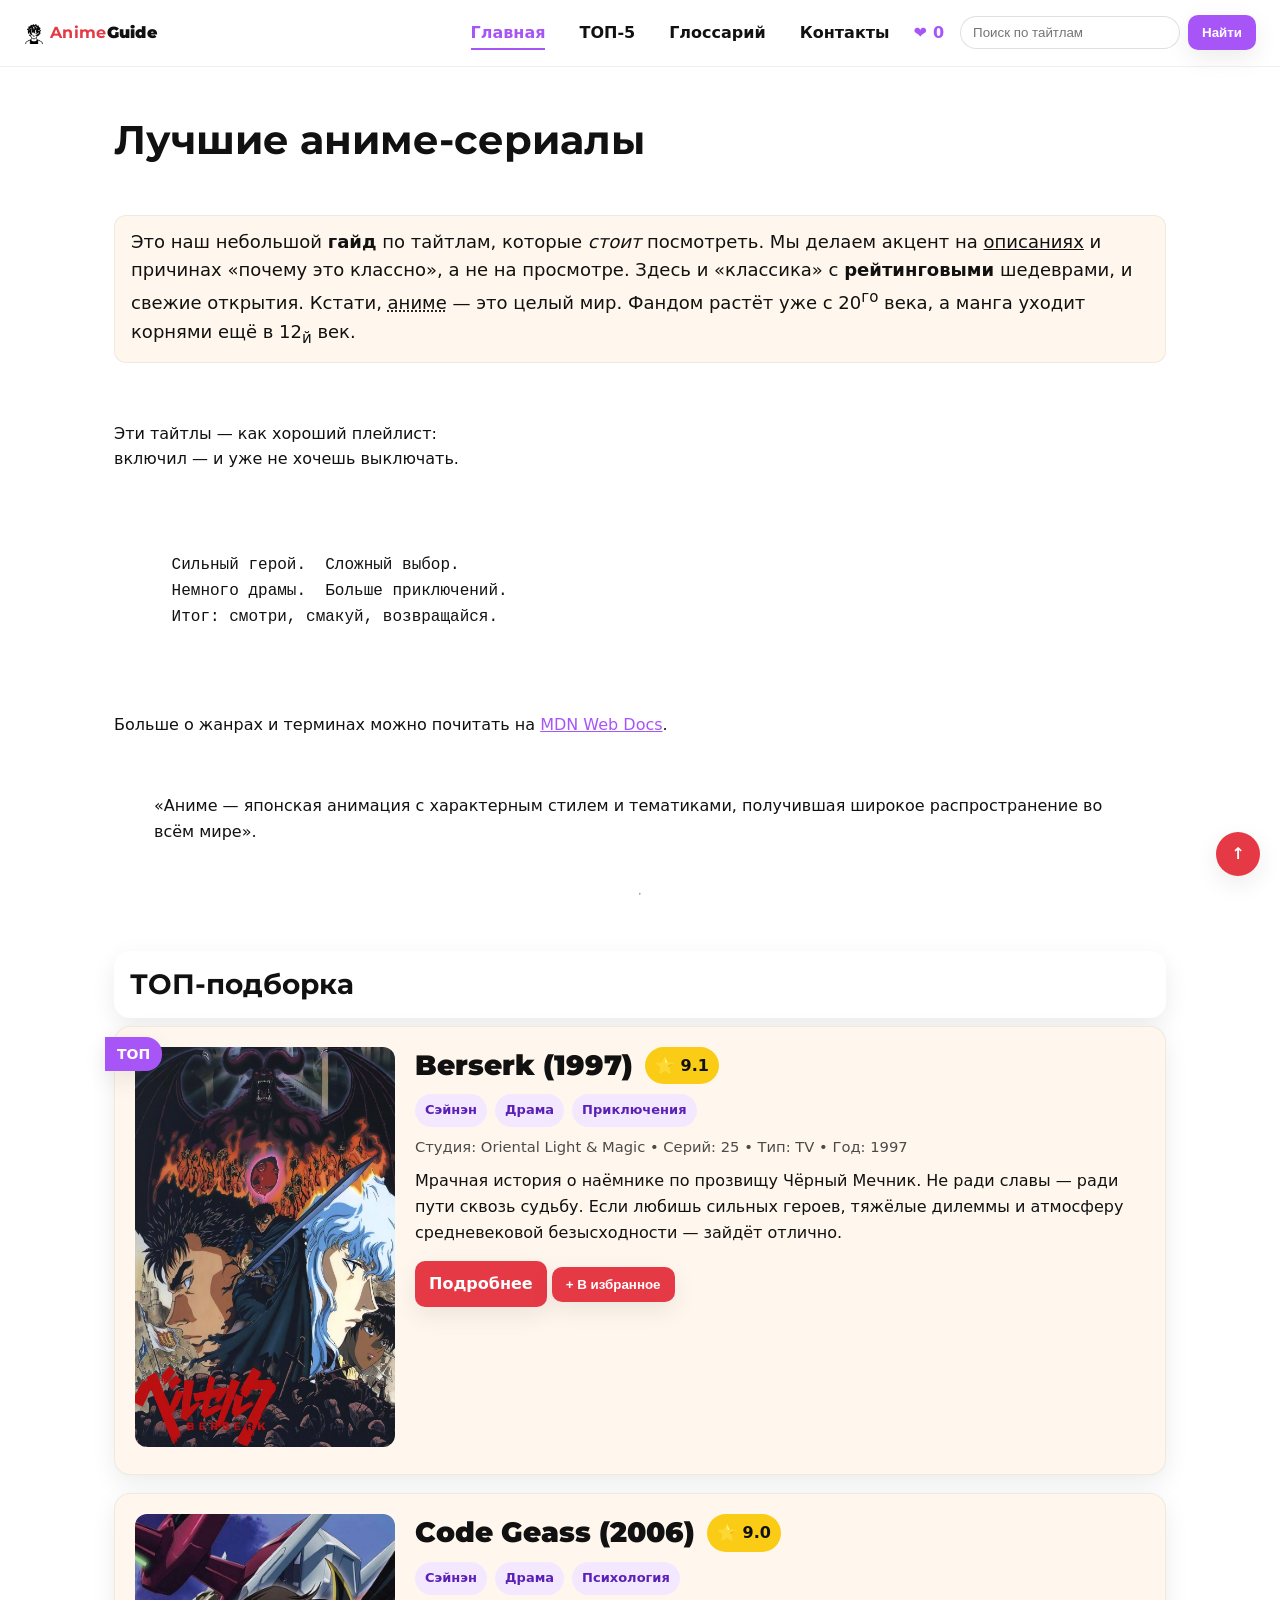
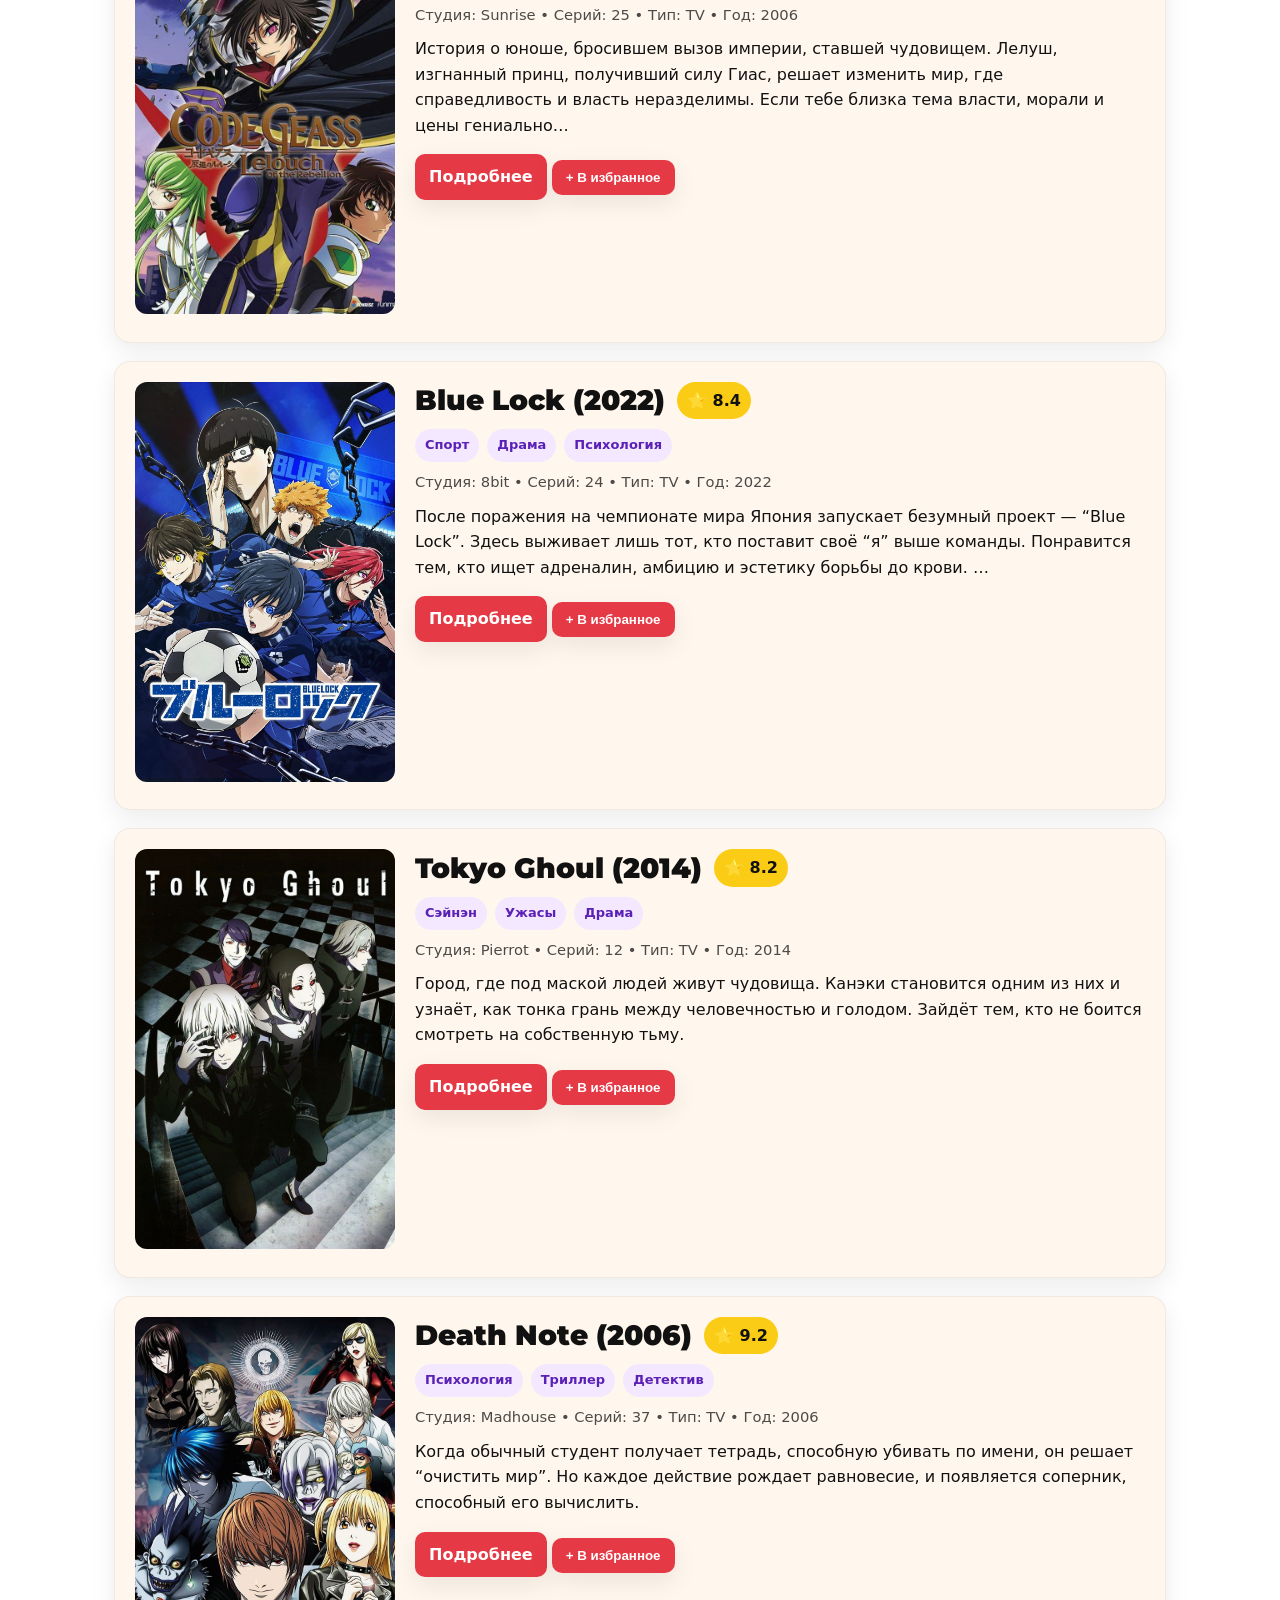
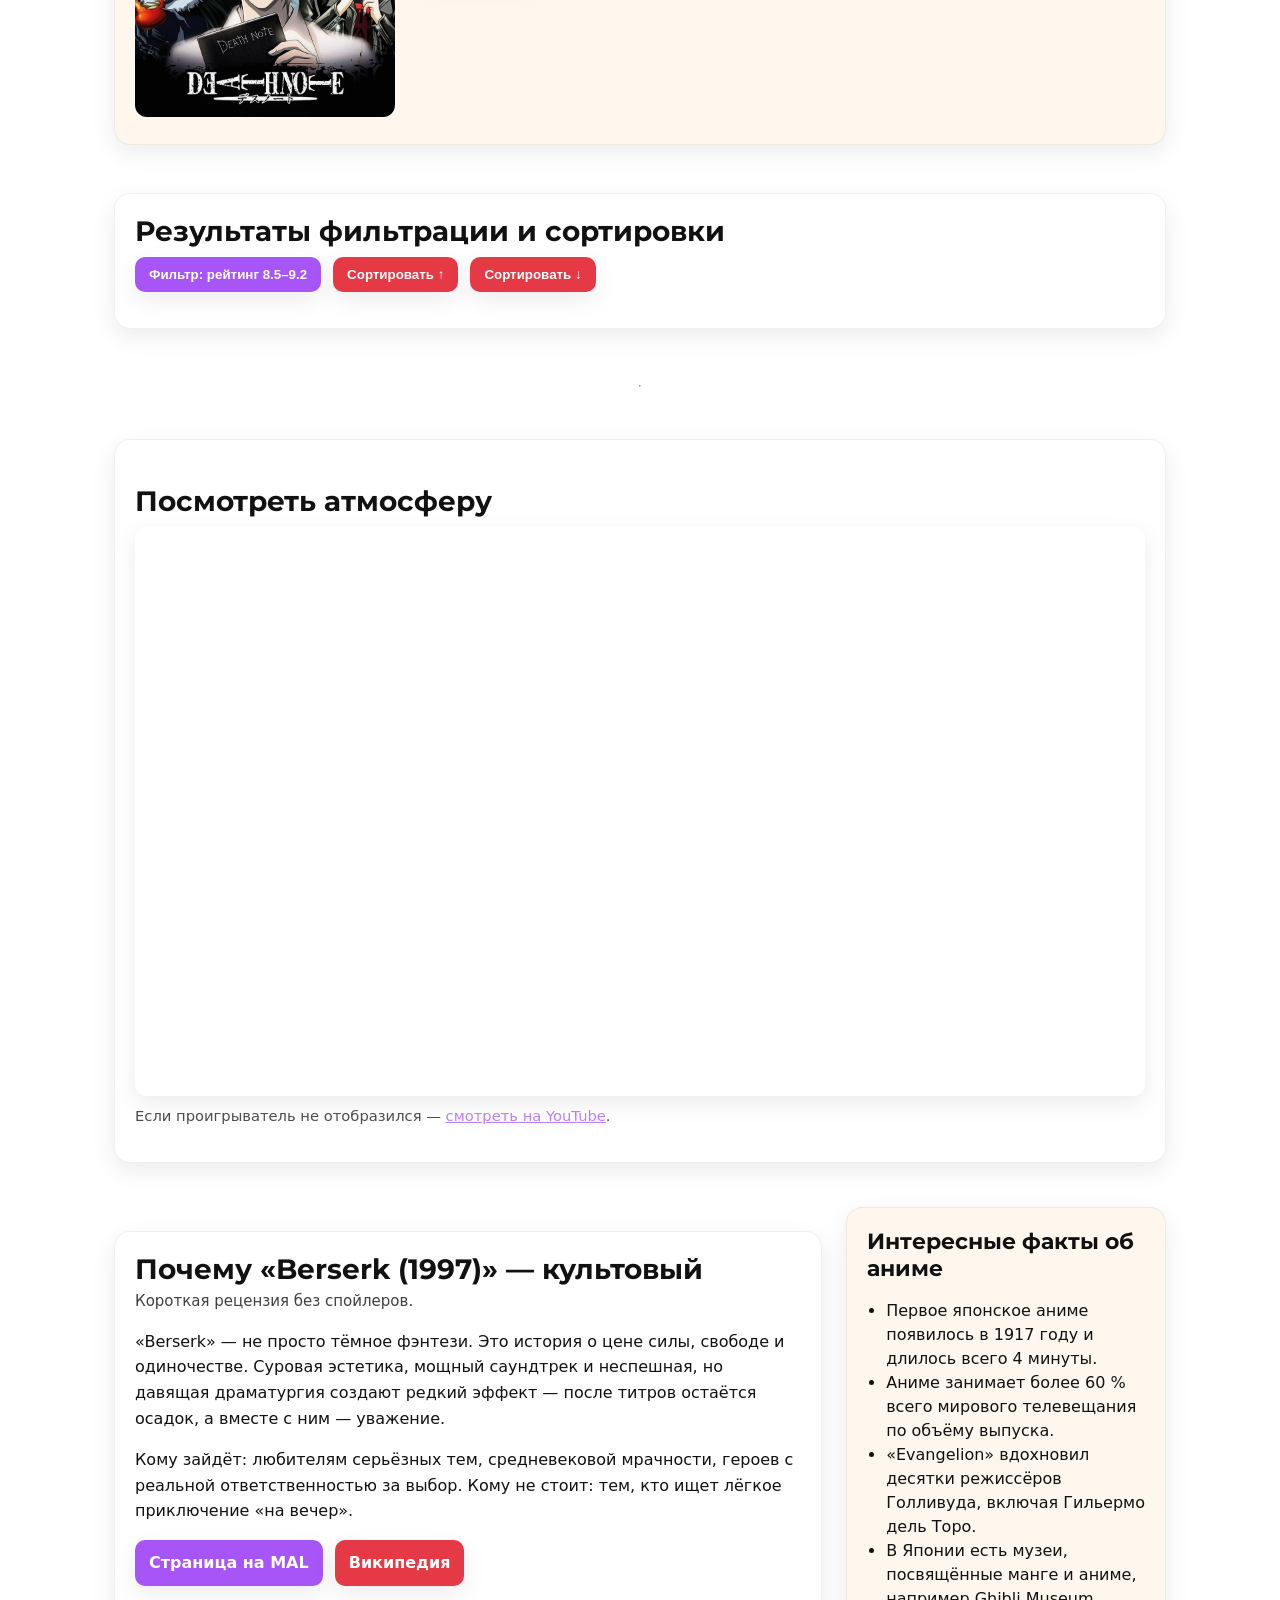
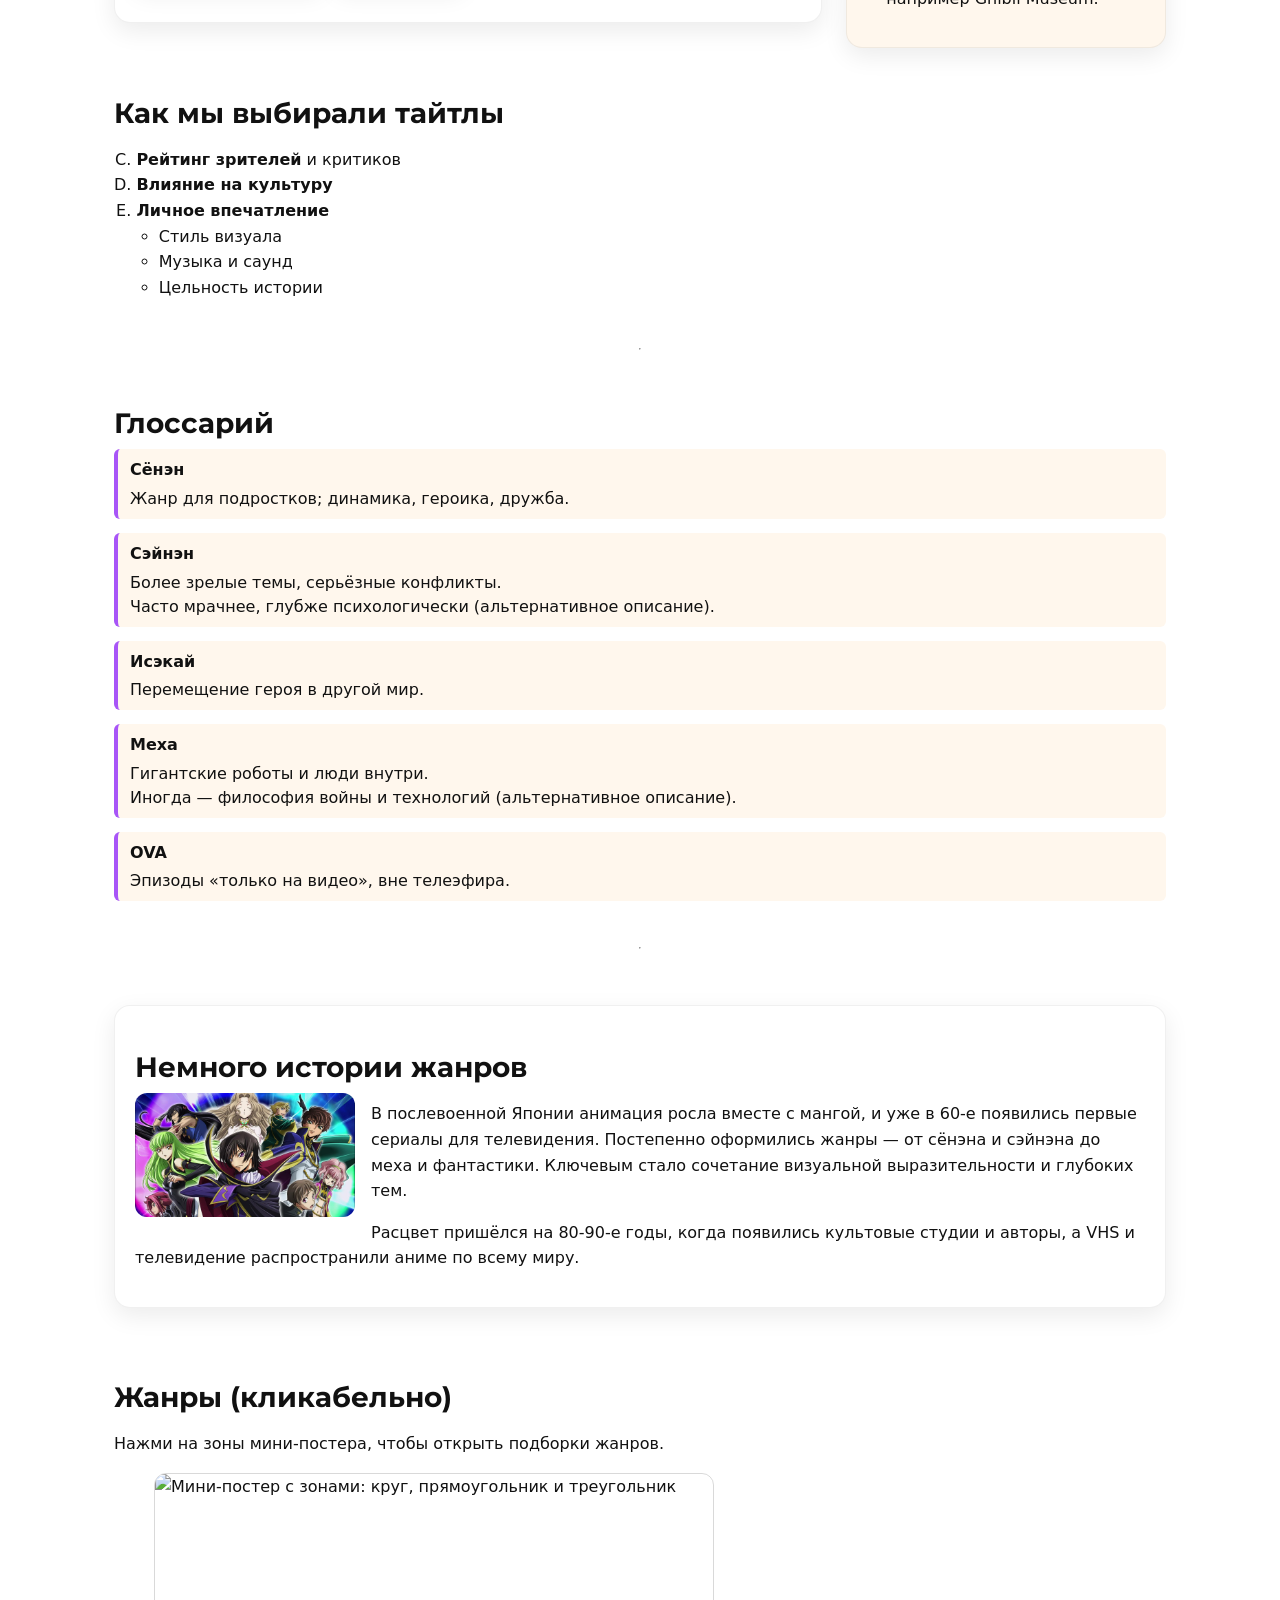
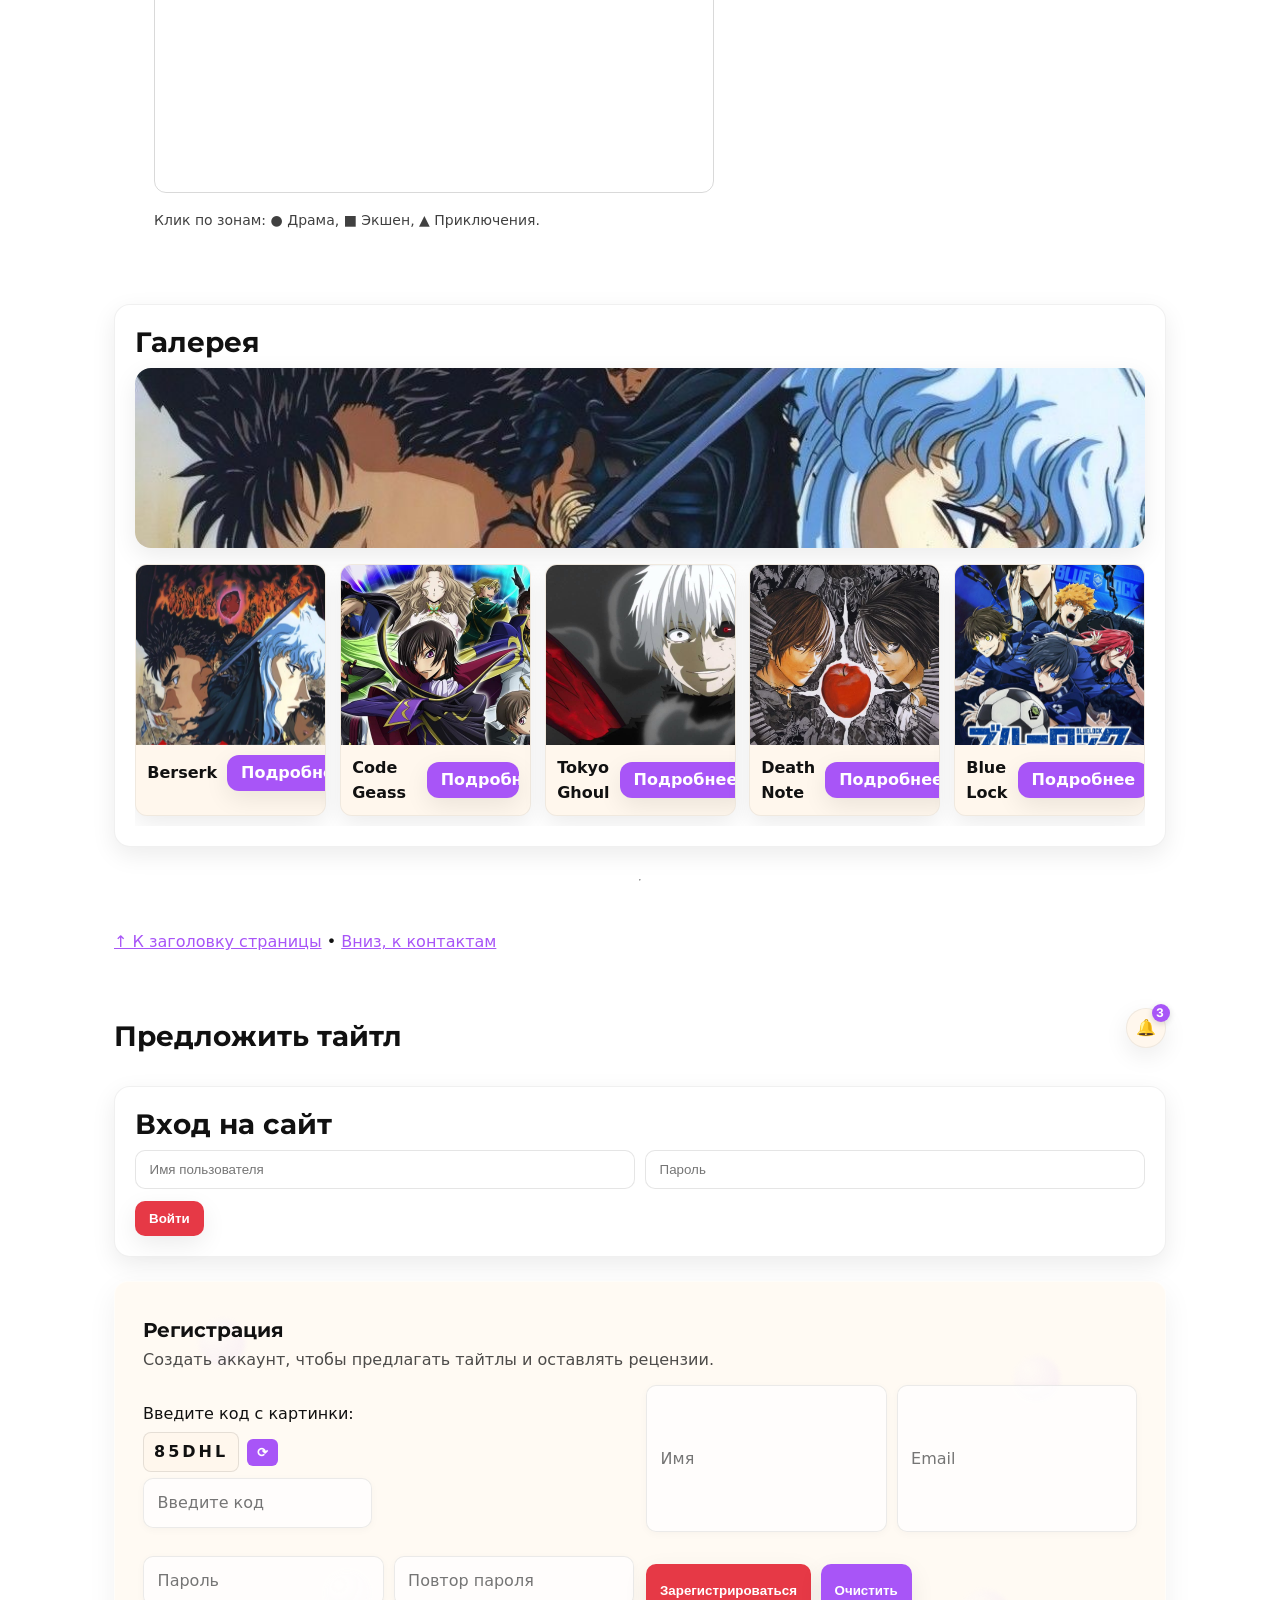
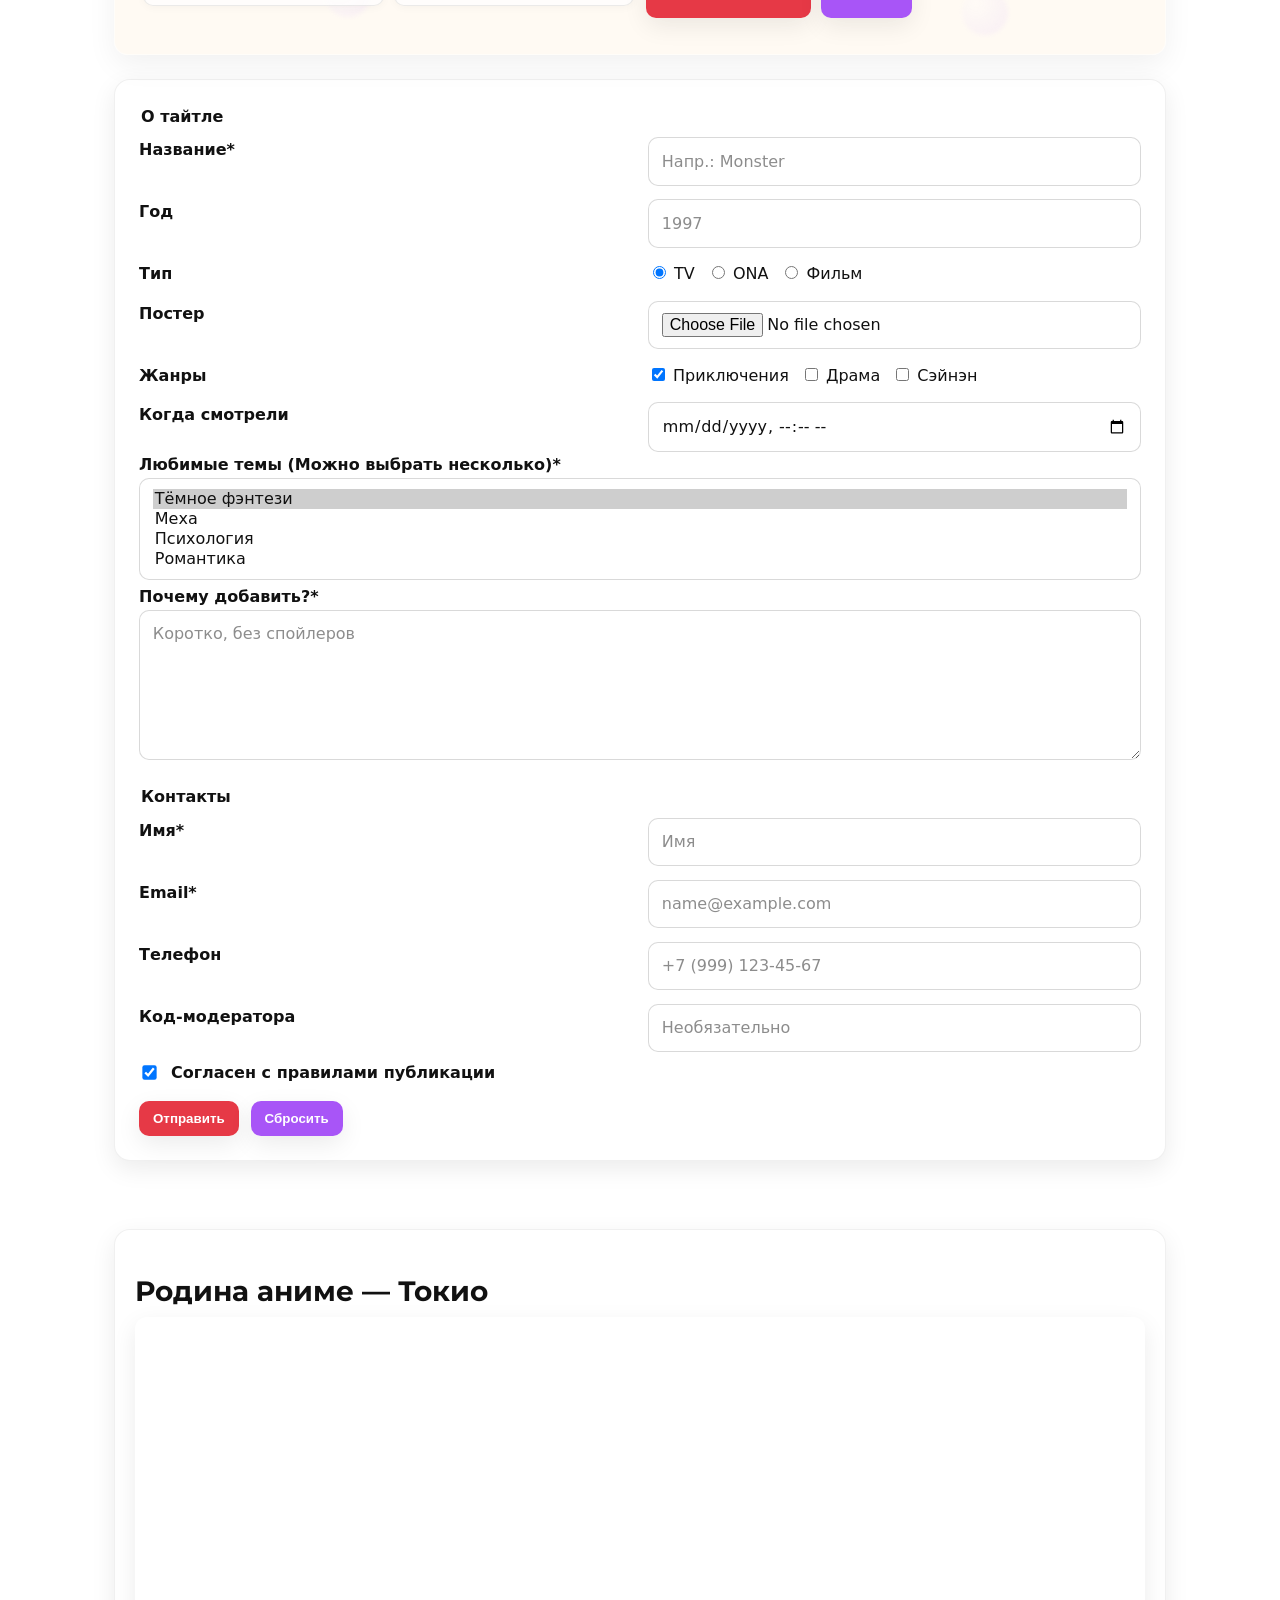
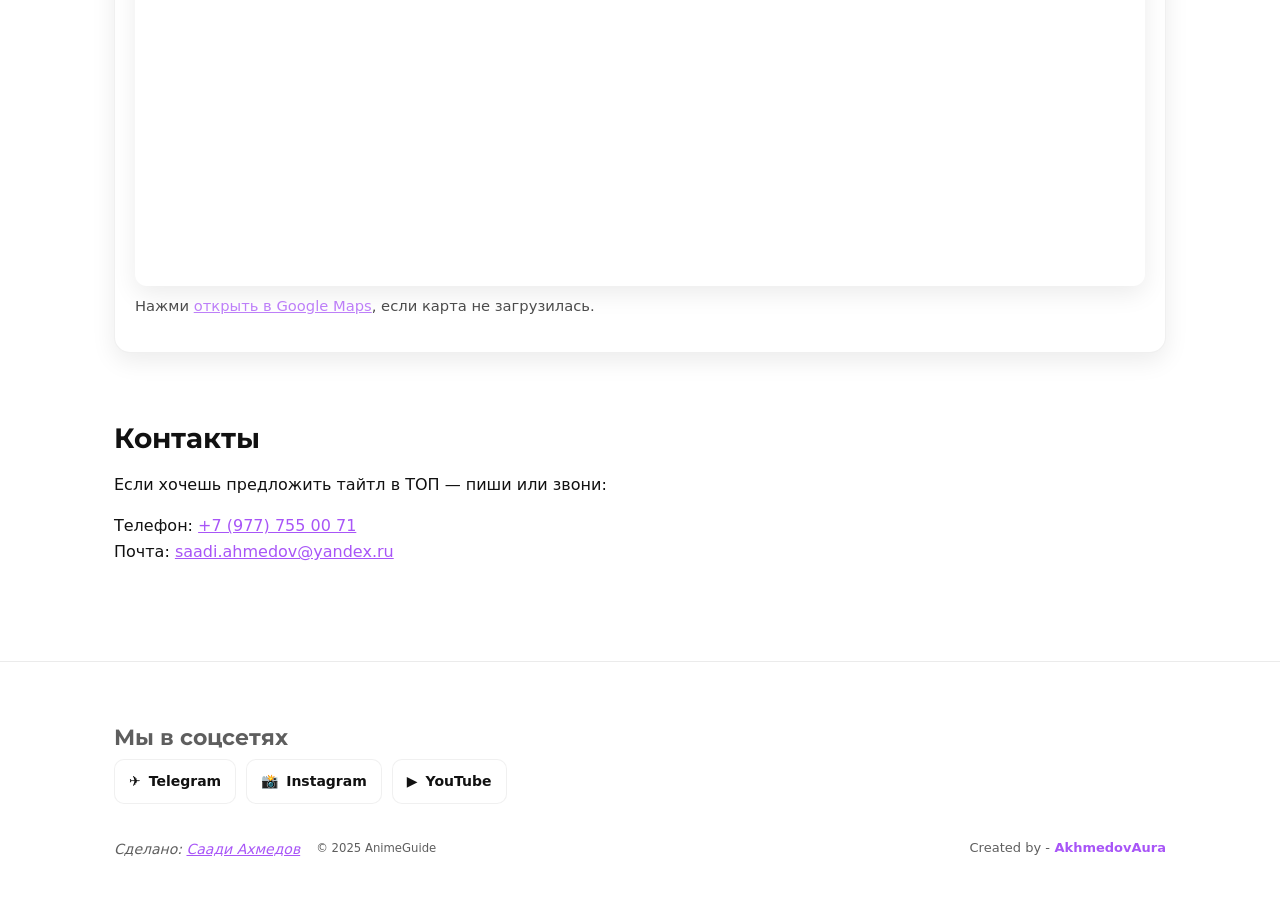
==== commit ddb85394: "Fix AnimeGuide title page routes" ====
--- a/index.html
+++ b/index.html
@@ -116,7 +116,7 @@
               Мрачная история о наёмнике по прозвищу Чёрный Мечник. Не ради славы — ради пути сквозь судьбу.
               Если любишь сильных героев, тяжёлые дилеммы и атмосферу средневековой безысходности — зайдёт отлично.
             </p>
-            <a class="btn" href="pages/berserk.html">Подробнее</a>
+            <a class="btn" href="Pages/berserk.html">Подробнее</a>
             <button class="btn add-fav" data-title="Berserk">+ В избранное</button>
           </div>
         </article>
@@ -142,7 +142,7 @@
             получивший силу Гиас, решает изменить мир, где справедливость и власть неразделимы.
             Если тебе близка тема власти, морали и цены гениальности — смотреть обязательно.
             </p>
-            <a class="btn" href="pages/code-geass.html">Подробнее</a>
+            <a class="btn" href="Pages/code-geass.html">Подробнее</a>
             <button class="btn add-fav" data-title="Code Geass">+ В избранное</button>
           </div>
         </article>
@@ -168,7 +168,7 @@
             Здесь выживает лишь тот, кто поставит своё “я” выше команды.
             Понравится тем, кто ищет адреналин, амбицию и эстетику борьбы до крови.
             </p>
-            <a class="btn" href="pages/blue-lock.html">Подробнее</a>
+            <a class="btn" href="Pages/blue-lock.html">Подробнее</a>
             <button class="btn add-fav" data-title="Blue Lock">+ В избранное</button>
           </div>
         </article>
@@ -193,7 +193,7 @@
             Город, где под маской людей живут чудовища. Канэки становится одним из них и узнаёт,
             как тонка грань между человечностью и голодом. Зайдёт тем, кто не боится смотреть на собственную тьму.
             </p>
-            <a class="btn" href="pages/tokyo-ghoul.html">Подробнее</a>
+            <a class="btn" href="Pages/tokyo-ghoul.html">Подробнее</a>
             <button class="btn add-fav" data-title="Tokyo Ghoul">+ В избранное</button>
           </div>
         </article>
@@ -218,7 +218,7 @@
             Когда обычный студент получает тетрадь, способную убивать по имени, он решает “очистить мир”.
             Но каждое действие рождает равновесие, и появляется соперник, способный его вычислить.
             </p>
-            <a class="btn" href="pages/death-note.html">Подробнее</a>
+            <a class="btn" href="Pages/death-note.html">Подробнее</a>
             <button class="btn add-fav" data-title="Death Note">+ В избранное</button>
           </div>
         </article>
@@ -351,7 +351,7 @@
 
     <hr>
 
-<section class="float-demo" aria-lsabel="История жанров">
+<section class="float-demo" aria-label="История жанров">
   <h2>Немного истории жанров</h2>
   <img src="images/geass.jpg" alt="Коллаж из аниме-постеров" width="220" height="140">
   <p>
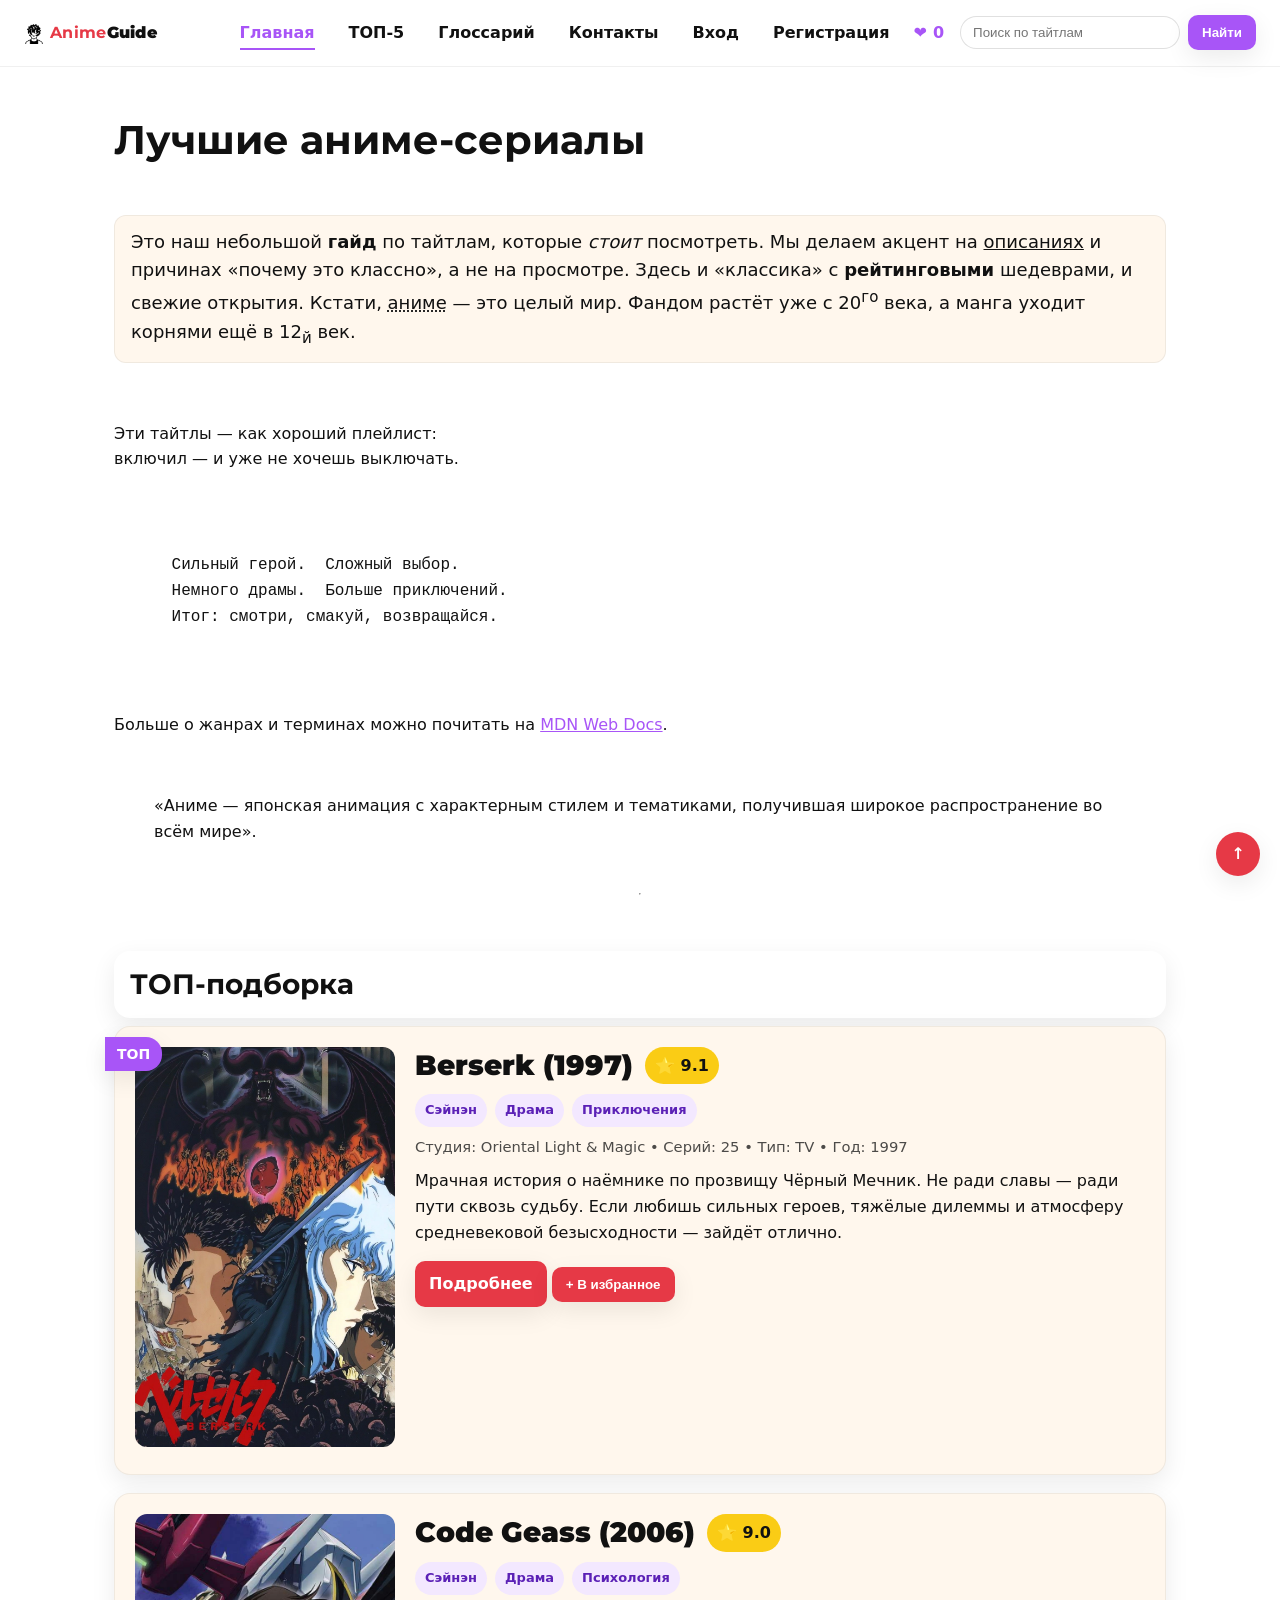
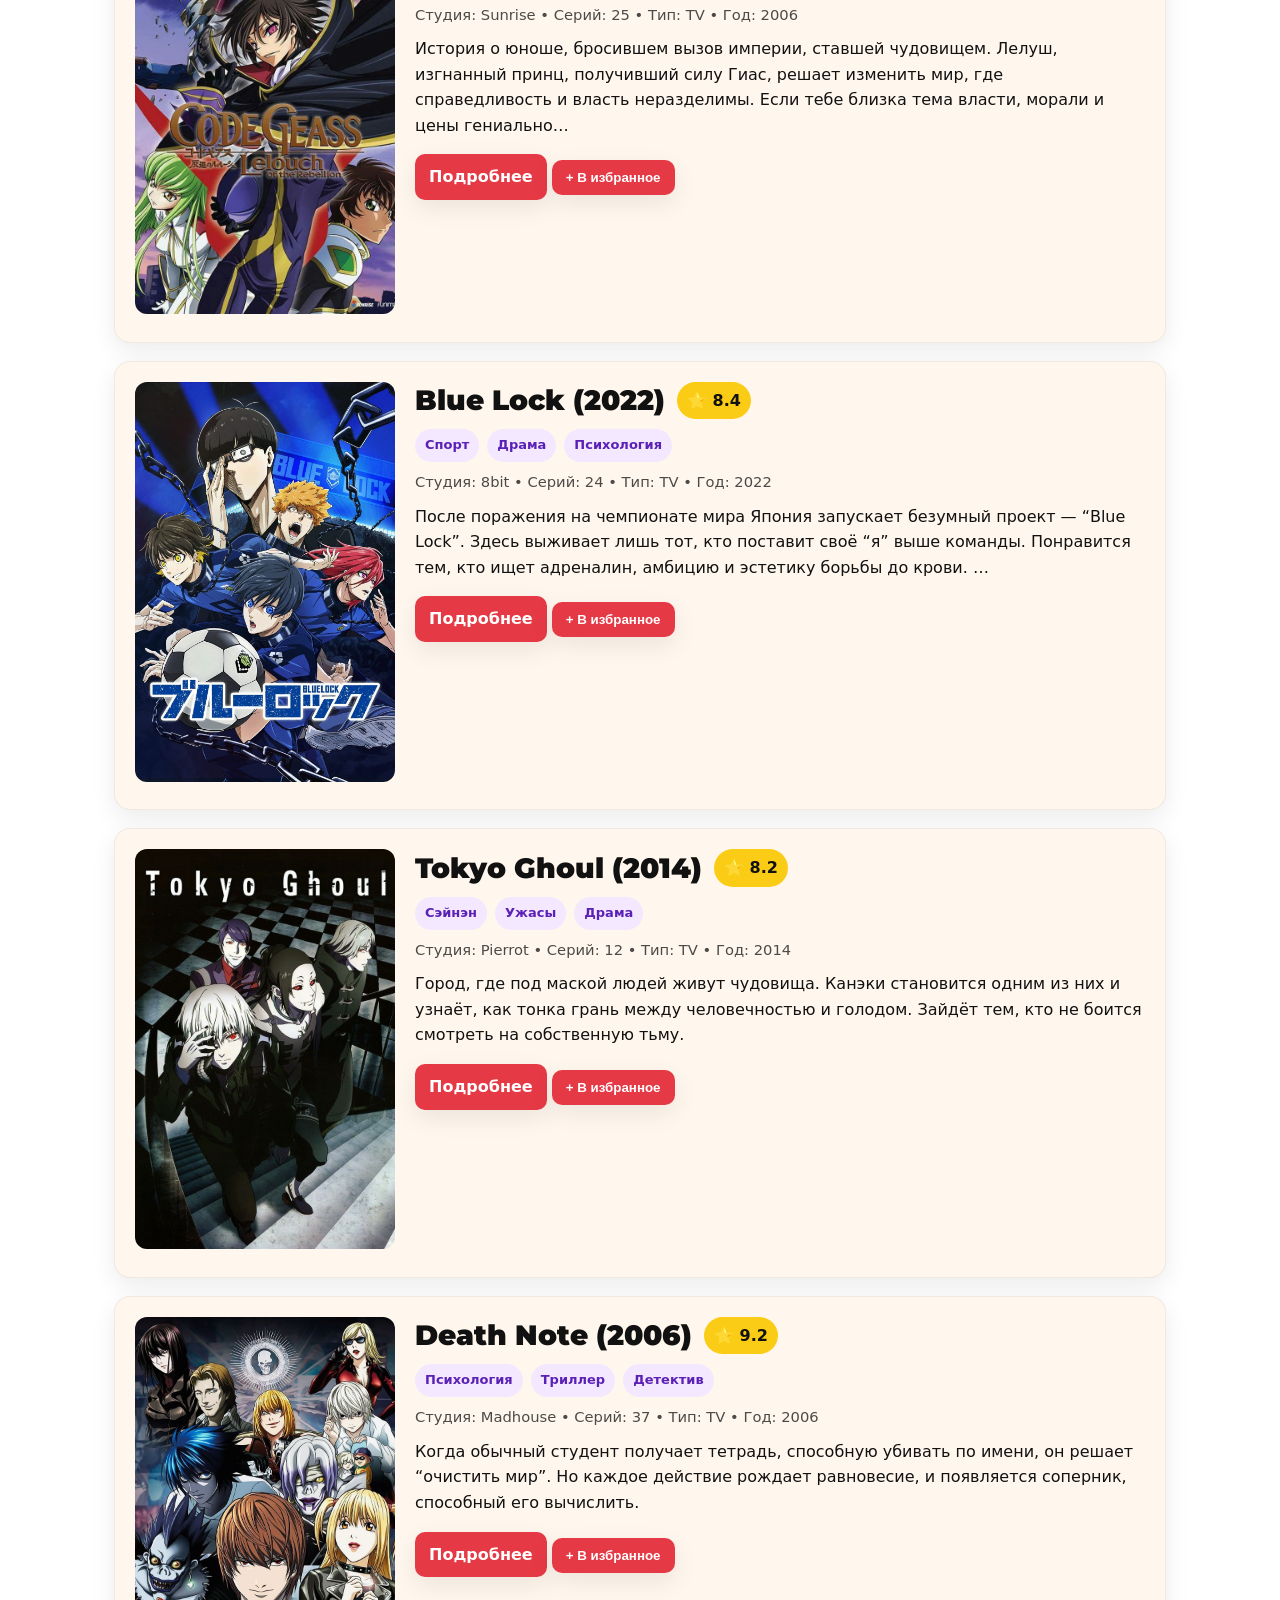
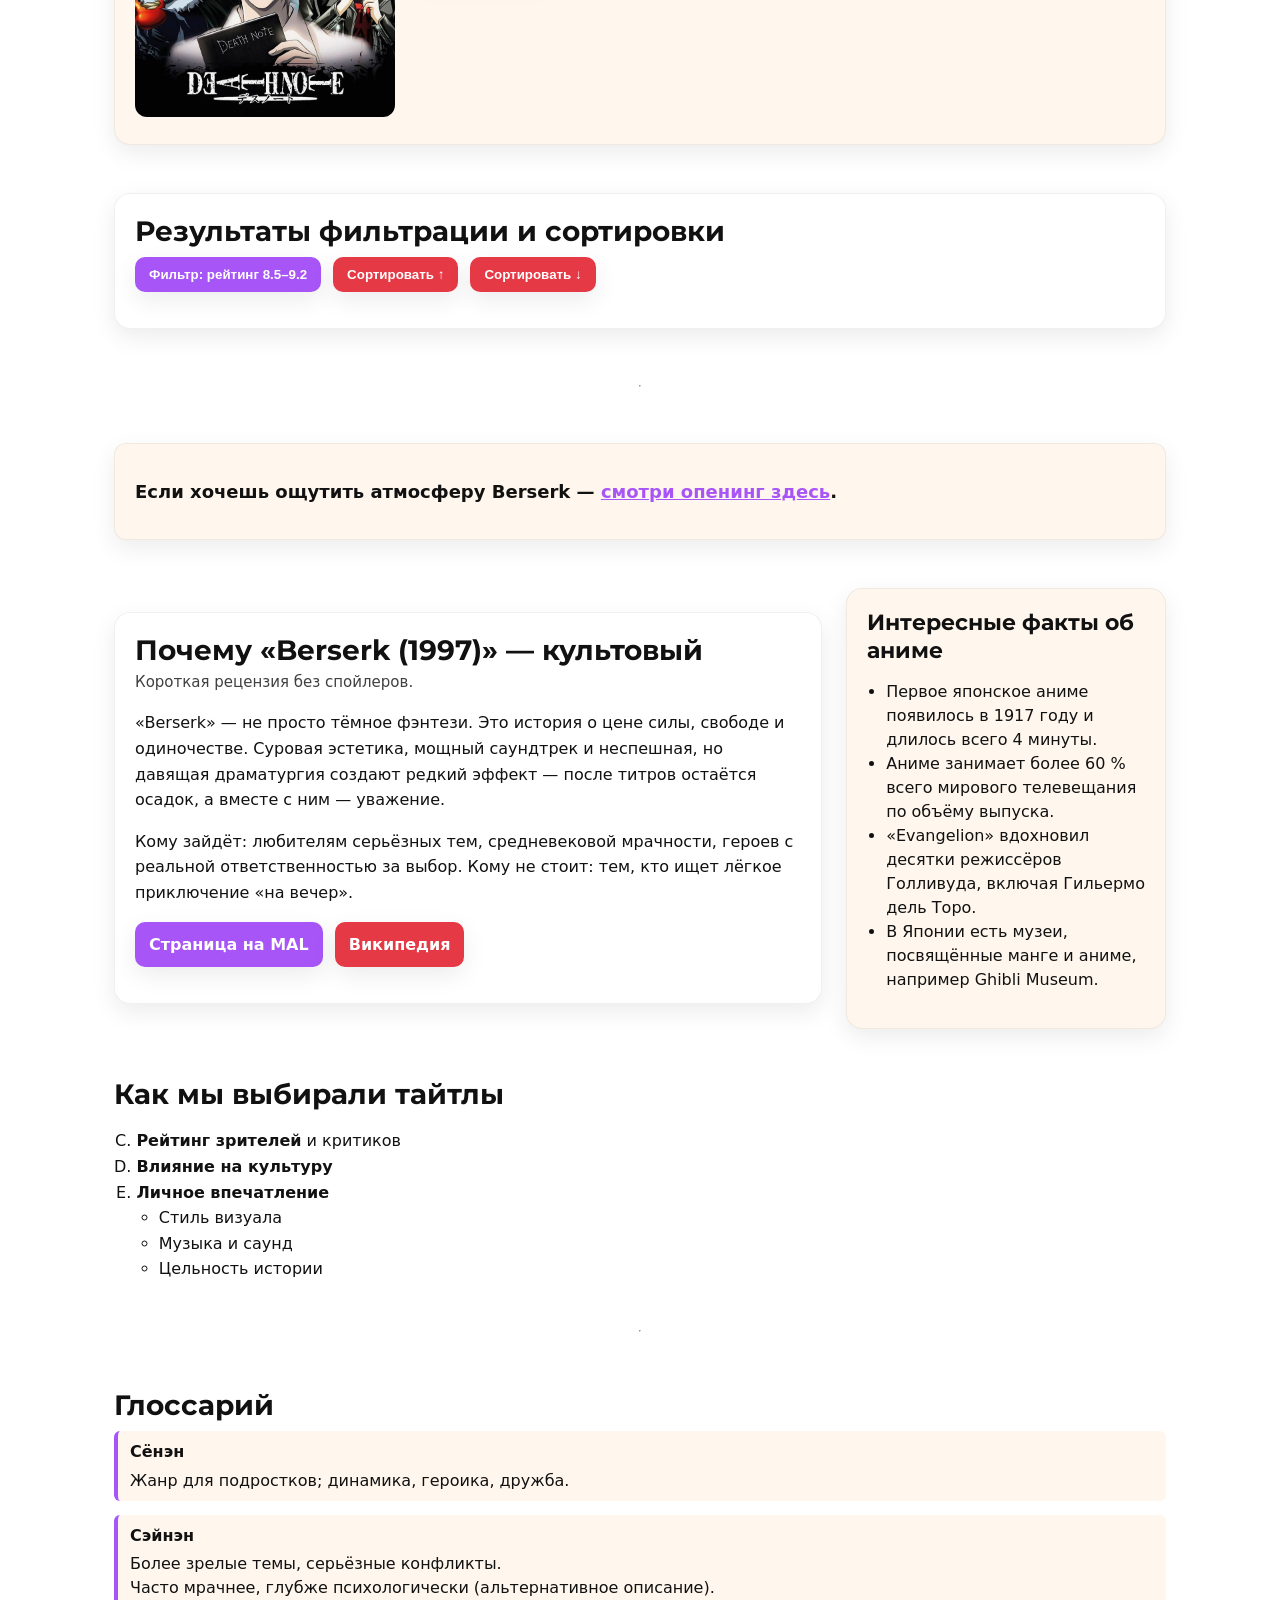
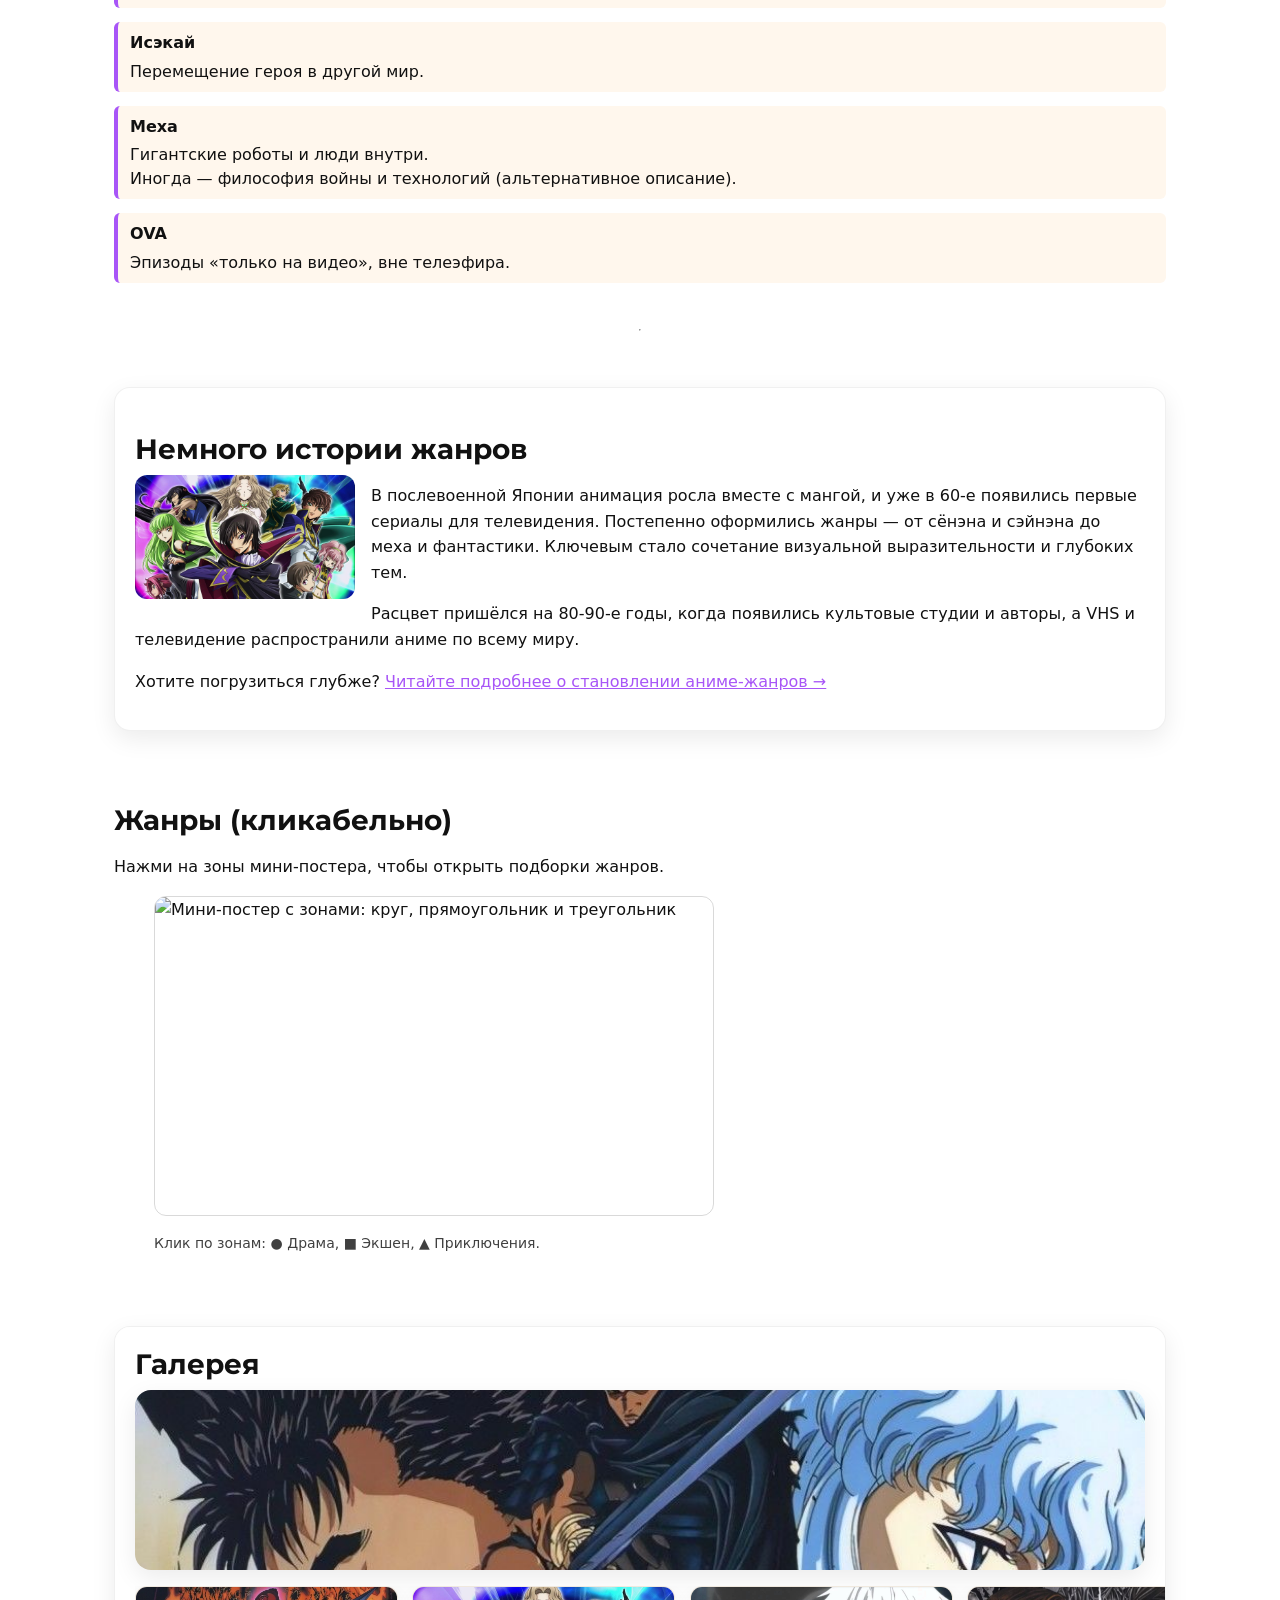
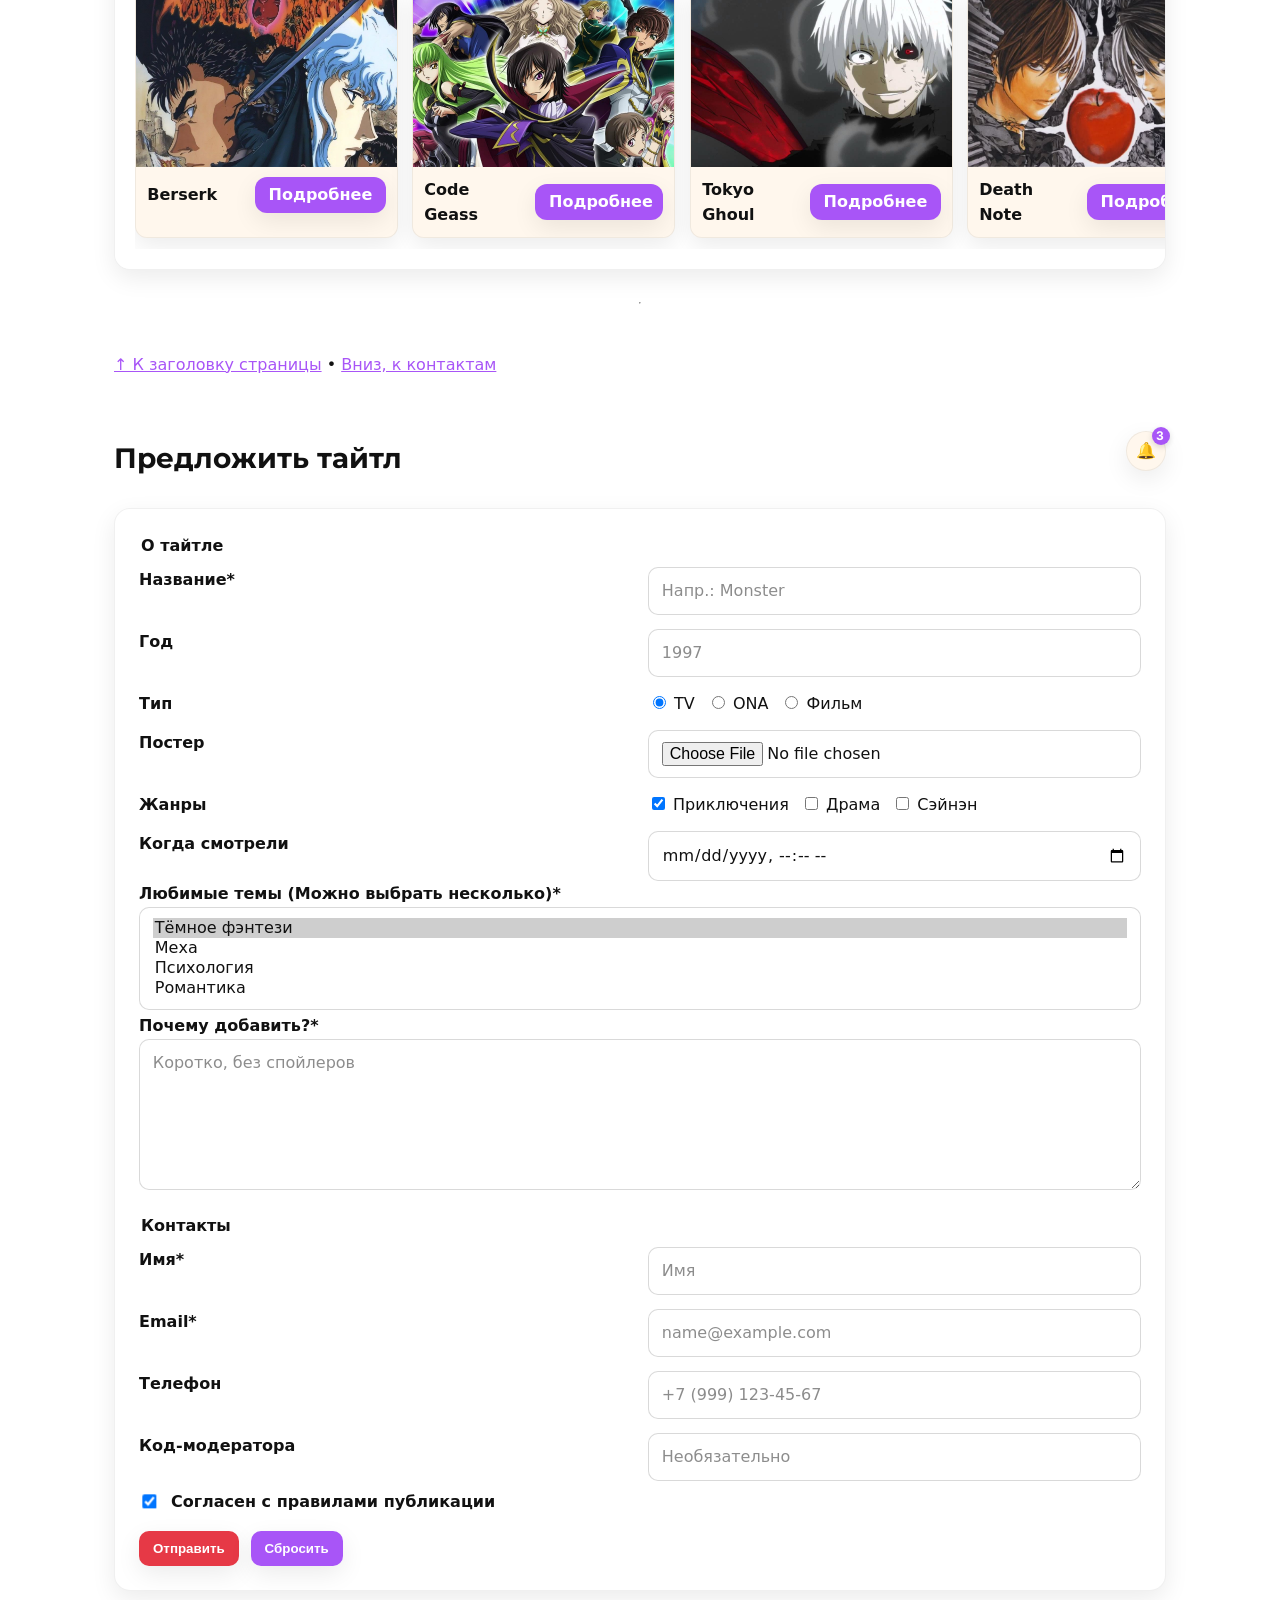
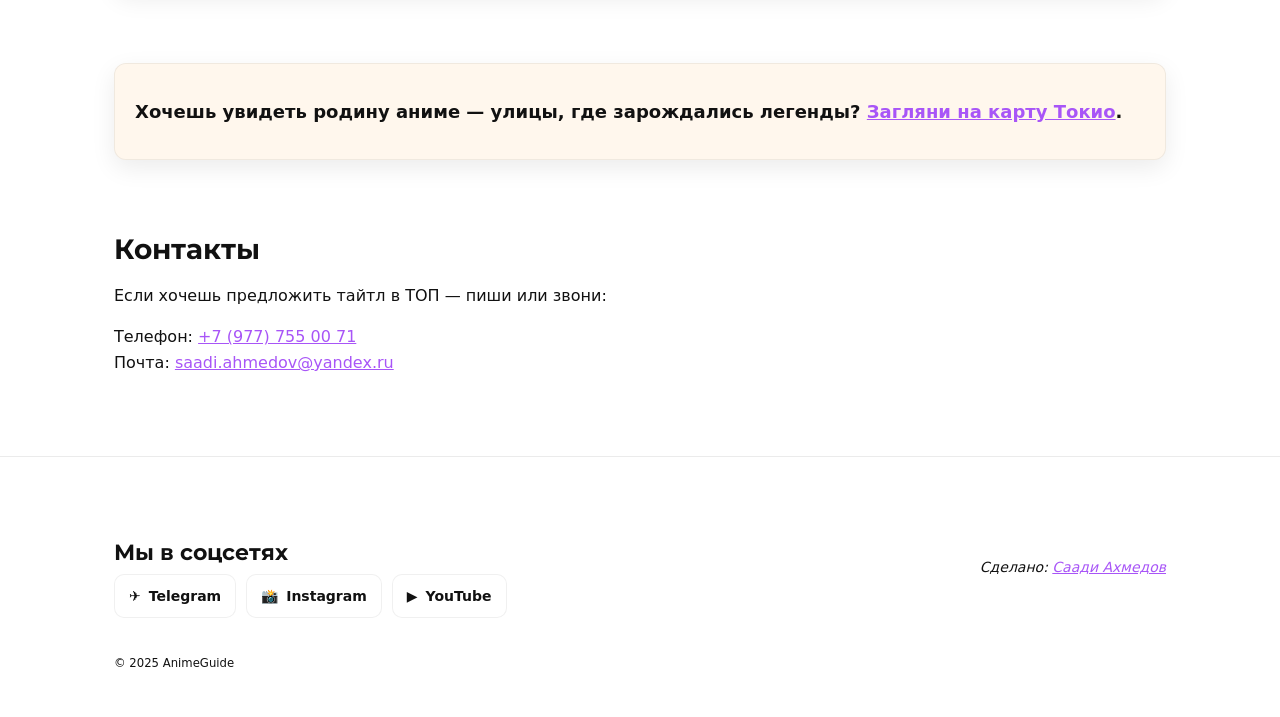
==== commit 982b5b65: "Add files via upload" ====
--- a/index.html
+++ b/index.html
@@ -6,9 +6,10 @@
   <link href="https://fonts.googleapis.com/css2?family=Inter:wght@400;600&family=Montserrat:wght@600;800&display=swap" rel="stylesheet">
   <meta name="viewport" content="width=device-width, initial-scale=1" />
   <title>AnimeGuide</title>
-
+  
 
   <!-- [Фавиконка]  -->
+  <link rel="icon" href="favicon.ico">
   <link rel="icon" type="image/png" href="favicon.png?v=6">
 </head>
 <body>
@@ -22,6 +23,10 @@
         <a href="#top-list">ТОП-5</a>
         <a href="#glossary">Глоссарий</a>
         <a href="#contacts">Контакты</a>
+
+        <a href="pages/login.html" class="auth-link">Вход</a>
+        <a href="pages/signup.html" class="auth-link">Регистрация</a>
+
         <div class="fav-icon">
           ❤️ <span id="favCount">0</span>
         </div>
@@ -30,32 +35,22 @@
         <input type="search" placeholder="Поиск по тайтлам" aria-label="Поиск">
         <button class="btn alt" type="button">Найти</button>
       </form>
-<!-- Бургер-переключатель -->
-<input type="checkbox" id="nav-toggle" class="nav-toggle" aria-label="Открыть меню">
-
-<!-- Кнопка-бургер -->
-<label class="burger" for="nav-toggle" aria-label="Открыть меню">
-  <span></span>
-</label>
-
-<!-- Мобильная панель -->
-<div class="nav-panel" role="dialog" aria-modal="true" aria-labelledby="mnav-title">
-  <div class="nav-panel-head">
-    <div id="mnav-title" class="logo"><b>Anime</b>Guide</div>
-    <label class="close" for="nav-toggle" aria-label="Закрыть меню">✕</label>
-  </div>
-  <nav class="mnav-links" role="navigation">
-    <a href="#top" class="current">Главная</a>
-    <a href="#top-list">ТОП-5</a>
-    <a href="#glossary">Глоссарий</a>
-    <a href="#contacts">Контакты</a>
-
-  </nav>
-</div>
-
-<!-- Полупрозрачный фон за панелью -->
-<div class="scrim"></div>
+
     </nav>
+
+    <div id="simple-burger">
+      <div class="sb-btn"><span></span><span></span><span></span></div>
+
+      <nav class="sb-menu">
+        <a href="#top">Главная</a>
+        <a href="#top-list">ТОП-5</a>
+        <a href="#glossary">Глоссарий</a>
+        <a href="#contacts">Контакты</a>
+        <a href="pages/login.html">Вход</a>
+        <a href="pages/signup.html">Регистрация</a>
+      </nav>
+    </div>
+
   </header>
 
   <main class="container" id="top">
@@ -63,7 +58,7 @@
     <h1>Лучшие аниме-сериалы</h1>
     <p class="tagline lead">
       <!-- [p, b, i, em, u, strong, sub, sup, abbr] -->
-      Это наш небольшой <b>гайд</b> по тайтлам, которые <em>стоит</em> посмотреть.
+      Это наш небольшой <b>гайд</b> по тайтлам, которые <em>стоит</em> посмотреть. 
       Мы делаем акцент на <u>описаниях</u> и причинах «почему это классно», а не на просмотре.
       Здесь и «классика» с <strong>рейтинговыми</strong> шедеврами, и свежие открытия.
       Кстати, <abbr title="Japanese Animation">аниме</abbr> — это целый мир.
@@ -95,7 +90,6 @@
       <div class="stack">
         <!-- [КАРТОЧКА №1] -->
         <article class="card" aria-label="Карточка аниме">
-          <!-- [Изображение-ссылка на внешний ресурс + width/height] -->
           <div class="top-badge">ТОП</div>
           <a href="https://myanimelist.net/anime/33/Berserk" target="_blank" rel="external">
             <img class="cover" src="images/berserk.jpg"
@@ -116,7 +110,7 @@
               Мрачная история о наёмнике по прозвищу Чёрный Мечник. Не ради славы — ради пути сквозь судьбу.
               Если любишь сильных героев, тяжёлые дилеммы и атмосферу средневековой безысходности — зайдёт отлично.
             </p>
-            <a class="btn" href="Pages/berserk.html">Подробнее</a>
+            <a class="btn" href="pages/berserk.html">Подробнее</a>
             <button class="btn add-fav" data-title="Berserk">+ В избранное</button>
           </div>
         </article>
@@ -142,7 +136,7 @@
             получивший силу Гиас, решает изменить мир, где справедливость и власть неразделимы.
             Если тебе близка тема власти, морали и цены гениальности — смотреть обязательно.
             </p>
-            <a class="btn" href="Pages/code-geass.html">Подробнее</a>
+            <a class="btn" href="pages/code-geass.html">Подробнее</a>
             <button class="btn add-fav" data-title="Code Geass">+ В избранное</button>
           </div>
         </article>
@@ -168,7 +162,7 @@
             Здесь выживает лишь тот, кто поставит своё “я” выше команды.
             Понравится тем, кто ищет адреналин, амбицию и эстетику борьбы до крови.
             </p>
-            <a class="btn" href="Pages/blue-lock.html">Подробнее</a>
+            <a class="btn" href="pages/blue-lock.html">Подробнее</a>
             <button class="btn add-fav" data-title="Blue Lock">+ В избранное</button>
           </div>
         </article>
@@ -193,7 +187,7 @@
             Город, где под маской людей живут чудовища. Канэки становится одним из них и узнаёт,
             как тонка грань между человечностью и голодом. Зайдёт тем, кто не боится смотреть на собственную тьму.
             </p>
-            <a class="btn" href="Pages/tokyo-ghoul.html">Подробнее</a>
+            <a class="btn" href="pages/tokyo-ghoul.html">Подробнее</a>
             <button class="btn add-fav" data-title="Tokyo Ghoul">+ В избранное</button>
           </div>
         </article>
@@ -218,7 +212,7 @@
             Когда обычный студент получает тетрадь, способную убивать по имени, он решает “очистить мир”.
             Но каждое действие рождает равновесие, и появляется соперник, способный его вычислить.
             </p>
-            <a class="btn" href="Pages/death-note.html">Подробнее</a>
+            <a class="btn" href="pages/death-note.html">Подробнее</a>
             <button class="btn add-fav" data-title="Death Note">+ В избранное</button>
           </div>
         </article>
@@ -240,24 +234,13 @@
 
     <hr>
 
-    <!-- ===== Видео: трейлер / опенинг ===== -->
-<section id="video" aria-label="Видео: опенинг Berserk (1997)">
-  <h2>Посмотреть атмосферу</h2>
-
-<div class="embed">
-  <iframe
-    src="https://youtu.be/evQd6TVa8H4?si=N0HQ1IfzWaDZa2P_"
-    title="Berserk (1997) Opening"
-    loading="lazy"
-    allow="accelerometer; autoplay; clipboard-write; encrypted-media; gyroscope; picture-in-picture; web-share"
-    allowfullscreen>
-  </iframe>
-</div>
-
-  <p class="meta">
-    Если проигрыватель не отобразился — <a href="https://youtu.be/evQd6TVa8H4?si=N0HQ1IfzWaDZa2P_" target="_blank" rel="noopener">смотреть на YouTube</a>.
+<section class="map-link-block">
+  <p class="map-link-text">
+    Если хочешь ощутить атмосферу <b>Berserk</b> —  
+    <a href="pages/trailer.html" class="map-link">смотри опенинг здесь</a>.
   </p>
 </section>
+
 
 
     <!-- ===== Независимая статья (ARTICLE) ===== -->
@@ -317,7 +300,7 @@
     <hr>
 
     <!-- ===== Список описаний (минимум 5 терминов; у 2 — альтернативные описания) ===== -->
-    <section id="glossary" aria-label="Глоссарий">
+<section id="glossary" aria-label="Глоссарий">
   <h2>Глоссарий</h2>
 
   <div class="term">
@@ -351,7 +334,7 @@
 
     <hr>
 
-<section class="float-demo" aria-label="История жанров">
+<section class="float-demo" aria-lsabel="История жанров">
   <h2>Немного истории жанров</h2>
   <img src="images/geass.jpg" alt="Коллаж из аниме-постеров" width="220" height="140">
   <p>
@@ -363,6 +346,11 @@
     Расцвет пришёлся на 80-90-е годы, когда появились культовые студии и авторы,
     а VHS и телевидение распространили аниме по всему миру.
   </p>
+  <p class="more-info">
+    Хотите погрузиться глубже? 
+    <a href="pages/genres.html">Читайте подробнее о становлении аниме-жанров →</a>
+</p>
+
 </section>
 
 
@@ -403,7 +391,7 @@
   </figure>
 </section>
 
-<section class="gallery" aria-label="Галерея постеров">
+<section class="gallery gallery-top" aria-label="Галерея постеров">
   <h2>Галерея</h2>
   <div class="grid">
     <figure>
@@ -489,59 +477,7 @@
     </details>
   </div>
 
-<!-- ===== Мини-блок авторизации ===== -->
-<section id="login" class="login" aria-label="Авторизация">
-  <div class="login-inner">
-    <h2>Вход на сайт</h2>
-    <form class="login-form" action="#" method="post" novalidate>
-      <div class="row">
-        <input type="text" name="username" placeholder="Имя пользователя" required>
-        <input type="password" name="password" placeholder="Пароль" required>
-      </div>
-      <div class="actions">
-        <button type="button" id="loginBtn" class="btn">Войти</button>
-      </div>
-    </form>
-  </div>
-</section>
-
-
-  <!-- ===== Форма регистрации (glassmorphism) ===== -->
-<section id="signup" class="signup" aria-label="Регистрация">
-  <div class="signup-inner">
-    <h2>Регистрация</h2>
-    <p class="muted">Создать аккаунт, чтобы предлагать тайтлы и оставлять рецензии.</p>
-
-    <form class="signup-form" action="#" method="post" novalidate>
-      <div class="captcha-block">
-        <label for="captchaInput">Введите код с картинки:</label>
-        <div class="captcha-box">
-          <span id="captchaText"></span>
-          <button type="button" id="refreshCaptcha" title="Обновить капчу">⟳</button>
-        </div>
-        <input type="text" id="captchaInput" placeholder="Введите код" required>
-      </div>
-
-      <div class="row">
-        <input type="text" name="username" placeholder="Имя" required>
-        <input type="email" name="email" placeholder="Email" required>
-      </div>
-      <div class="row">
-        <input type="password" name="pass" placeholder="Пароль" required>
-        <input type="password" name="pass2" placeholder="Повтор пароля" required>
-      </div>
-      <div class="actions">
-        <button type="submit" class="btn">Зарегистрироваться</button>
-        <button type="reset" class="btn alt">Очистить</button>
-      </div>
-    </form>
-  </div>
-
-  <span class="bubble b1"></span>
-  <span class="bubble b2"></span>
-  <span class="bubble b3"></span>
-  <span class="bubble b4"></span>
-</section>
+
 
   <form class="form-card" method="post" action="#" enctype="multipart/form-data" novalidate>
     <!-- Группа: о тайтле -->
@@ -631,24 +567,10 @@
   </form>
 </section>
 
-<!-- ===== Карта: Токио (iframe) ===== -->
-<section id="map" aria-label="Карта: родина аниме — Токио">
-  <h2>Родина аниме — Токио</h2>
-
-  <div class="embed">
-    <!-- Вставка с Google Maps -->
-    <iframe
-      src="https://www.google.com/maps/embed?pb=!1m18!1m12!1m3!1d3240.868768382236!2d139.70030297626302!3d35.68959267258558!2m3!1f0!2f0!3f0!3m2!1i1024!2i768!4f13.1!3m3!1m2!1s0x60188cd1b274c5ad%3A0x2d9c2d3f9e8f3b5e!2sShinjuku%2C%20Tokyo!5e0!3m2!1sru!2sjp!4v1696430000000!5m2!1sru!2sjp"
-      loading="lazy"
-      referrerpolicy="no-referrer-when-downgrade"
-      allowfullscreen
-      title="Карта: Shinjuku, Tokyo">
-    </iframe>
-  </div>
-
-  <p class="meta">
-    Нажми <a href="https://maps.google.com/?q=Shinjuku,Tokyo" target="_blank" rel="noopener">открыть в Google Maps</a>,
-    если карта не загрузилась.
+<section class="map-link-block">
+  <p class="map-link-text">
+    Хочешь увидеть родину аниме — улицы, где зарождались легенды?  
+    <a href="pages/map.html" class="map-link">Загляни на карту Токио</a>.
   </p>
 </section>
 
@@ -665,33 +587,27 @@
   </main>
 
   <footer class="site-footer">
-    <div class="container">
-      <div class="social-row" aria-label="Социальные сети">
-        <h3 class="sr-only">Мы в соцсетях</h3>
-        <div class="social">
-          <a class="social-btn" href="#" aria-label="Telegram" title="Telegram">
-            <span class="ico">✈</span><span class="txt">Telegram</span>
-          </a>
-          <a class="social-btn" href="#" aria-label="Instagram" title="Instagram">
-            <span class="ico">📸</span><span class="txt">Instagram</span>
-          </a>
-          <a class="social-btn" href="#" aria-label="YouTube" title="YouTube">
-            <span class="ico">▶</span><span class="txt">YouTube</span>
-          </a>
-        </div>
-      </div>
-      <div class="footer-bottom">
-        <address class="made-by">
-          Сделано: <a href="mailto:saadi.ahmedov@yandex.ru">Саади Ахмедов</a>
-        </address>
-        <small>© 2025 AnimeGuide</small>
-        <div class="creator-credit" aria-label="Автор сайта">
-          Created by -
-          <a href="https://akhmedovaura.vercel.app/" target="_blank" rel="noopener noreferrer">AkhmedovAura</a>
-        </div>
-      </div>
-    </div>
-  </footer>
+  <div class="container">
+    <div class="social-row" aria-label="Социальные сети">
+    <h3 class="sr-only">Мы в соцсетях</h3>
+    <div class="social">
+      <a class="social-btn" href="#" aria-label="Telegram" title="Telegram">
+        <span class="ico">✈</span><span class="txt">Telegram</span>
+      </a>
+      <a class="social-btn" href="#" aria-label="Instagram" title="Instagram">
+        <span class="ico">📸</span><span class="txt">Instagram</span>
+      </a>
+      <a class="social-btn" href="#" aria-label="YouTube" title="YouTube">
+        <span class="ico">▶</span><span class="txt">YouTube</span>
+      </a>
+  </div>
+</div>
+    <address class="made-by">
+      Сделано: <a href="mailto:saadi.ahmedov@yandex.ru">Саади Ахмедов</a>
+    </address>
+    <small>© 2025 AnimeGuide</small>
+  </div>
+</footer>
 
  <a href="#top" class="to-top" aria-label="Наверх">↑</a>
  <script src="script.js"></script>
--- a/style.css
+++ b/style.css
@@ -24,13 +24,7 @@
 
 
     *{box-sizing:border-box}
-    html,body{margin:0}
-    pre{
-      max-width:100%;
-      overflow-x:auto;
-      white-space:pre-wrap;
-      overflow-wrap:anywhere;
-    }
+    html,body{margin:0; overflow-x: hidden;}
     body{
       font:16px/1.6 system-ui,-apple-system,Segoe UI,Roboto,Inter,Arial,sans-serif;
       background:var(--bg); color:var(--ink);
@@ -116,7 +110,7 @@
   .review h2{ margin-top:0 }
   .review-lead{ font-size:15px; opacity:.8; margin-top:-6px; }
   .review-links{ display:flex; gap:12px; flex-wrap:wrap; }
-
+  
   .review-links a {
   appearance: none;
   border: 0;
@@ -256,7 +250,7 @@
 
   /* visited — слегка приглушаем тон, но не ломаем палитру */
   .nav-links a:visited{
-    color: #222;
+    color: #222;          
     opacity: .95;
   }
 
@@ -325,8 +319,8 @@
 
 .actions{display:flex; gap:.75rem; margin-top:.5rem;}
 
-/* Блоки карты/видео */
-#map, #video{
+/* Блоки карты */
+#map {
   background:#fff;
   border:1px solid rgba(0,0,0,.06);
   border-radius:var(--radius);
@@ -349,122 +343,13 @@
   border:0;
 }
 
-#map figure {
-  max-width: 100%;
-  margin: 0;
-}
-
-#map figure img {
-  max-width: 100%;
-  height: auto;
-}
-
-img[usemap] {
-  max-width: 100%;
-  height: auto;
-}
-
 /* подпись/мета */
 .meta{font-size:.92rem; opacity:.75; margin-top:.5rem}
 
-/* прячем чекбокс (можно и visibility:hidden) */
-#nav-toggle{ display:none; }
-
-/* По умолчанию (десктоп) скрыто */
-.burger, .nav-panel, .scrim { display: none; }
-
-@media (max-width: 900px){
-  .nav-links{ display:none; }
-  .search{ display:none; }
-
-  /* Кнопка-бургер справа */
-  .burger{
-    display:block;
-    width:34px; height:26px;
-    position:relative;
-    margin-left:auto;         /* важное: уводим вправо */
-    cursor:pointer;
-    z-index:2001;
-  }
-  .burger span,
-  .burger span::before,
-  .burger span::after{
-    content:"";
-    position:absolute; left:0; right:0;
-    height:3px; border-radius:3px;
-    background:#111;
-    transition:transform .25s, top .25s, opacity .25s, background .25s;
-  }
-  .burger span{ top:50%; transform:translateY(-50%); }
-  .burger span::before{ top:-9px; }
-  .burger span::after { top: 9px; }
-
-  /* Фикс-панель */
-  .nav-panel{
-    display:flex;
-    position:fixed; top:0; right:0; bottom:0; left:auto;  /* явная фиксация */
-    width:80vw; max-width:360px;
-    background:#fff;
-    box-shadow:-12px 0 24px rgba(0,0,0,.14);
-    transform:translateX(100%);           /* спрятана */
-    transition:transform .28s ease;
-    padding:84px 20px 24px;
-    flex-direction:column; gap:14px;
-    overflow-y:auto;                       /* внутренняя прокрутка */
-    z-index:2000;                          /* поверх шапки/контента */
-  }
-
-  /* шапка внутри панели */
-  .nav-panel-head{
-    position:sticky; top:0;
-    display:flex; align-items:center; justify-content:space-between;
-    gap:12px;
-    margin:-60px -20px 8px;  /* нивелируем верхний padding под фикс-шапку */
-    padding:14px 20px;
-    background:#fff;
-    border-bottom:1px solid rgba(0,0,0,.06);
-    z-index:1;
-  }
-  .nav-panel-head .logo{ font-weight:900; }
-  .nav-panel .close{
-    cursor:pointer; font-size:28px; line-height:1;
-  }
-
-  /* список ссылок панели */
-  .mnav-links{ display:grid; gap:10px; }
-  .mnav-links a{
-    display:block; font-weight:700; color:#111;
-    text-decoration:none; padding:12px 8px; border-radius:10px;
-  }
-  .mnav-links a:active{ background:rgba(0,0,0,.04); }
-
-  /* Подложка за панелью */
-  .scrim{
-    display:block;
-    position:fixed; inset:0;
-    background:rgba(0,0,0,.35);
-    opacity:0; visibility:hidden;
-    transition:opacity .25s, visibility .25s;
-    z-index:1999;
-  }
-
-  /* Состояние "открыто" */
-  #nav-toggle:checked + .burger span{ background:transparent; }
-  #nav-toggle:checked + .burger span::before{ top:0; transform:rotate(45deg); }
-  #nav-toggle:checked + .burger span::after { top:0; transform:rotate(-45deg); }
-  #nav-toggle:checked + .burger + .nav-panel{ transform:translateX(0); }
-  #nav-toggle:checked ~ .scrim{ opacity:1; visibility:visible; }
-
-  header.site{ position:sticky; top:0; z-index:1000; }
-}
-
-/* сам чекбокс прячем надёжно */
-#nav-toggle{ position:fixed; left:-9999px; }
-/* временно отключаем бургер и выезжающую панель */
-.burger, .nav-panel, .scrim, #nav-toggle { display:none !important; }
-
-
-.gallery{
+
+
+
+.gallery-top {
   background:#fff; border:1px solid rgba(0,0,0,.06);
   border-radius:var(--radius); box-shadow:var(--shadow);
   padding:1.25rem; margin:1.5rem 0;
@@ -476,7 +361,7 @@
 .gallery h2{ margin-top:0; }
 
 /* превращаем галерею в горизонтальную ленту */
-.gallery .grid {
+.gallery-top .grid {
   display: flex;
   flex-wrap: nowrap;        /* запрет переносов */
   gap: 14px;
@@ -484,13 +369,11 @@
   scroll-behavior: smooth;
   padding-bottom: 10px;
   justify-content: flex-start;
-  width: 100%;
-  max-width: 100%;
-  min-width: 0;
+  width: max-content;
 }
 
 /* карточки — фиксированной ширины */
-.gallery figure {
+.gallery-top figure {
   flex: 0 0 260px;          /* ширина каждой */
 }
 
@@ -780,19 +663,16 @@
 /* небольшой отклик при клике */
 .social-btn:active{ transform: translateY(1px); }
 
-/* ===== Форма регистрации (glassmorphism + аним квадраты) ===== */
-.signup{
-  --pad:1.25rem;
-  position:relative;
+/*  Форма регистрации (glassmorphism + аним квадраты) */
+.signup {
+  background:#fff;
+  border:1px solid rgba(0,0,0,.06);
+  border-radius:var(--radius);
+  box-shadow:var(--shadow);
+  padding:1.25rem;
   margin:1.5rem 0;
-  padding:calc(var(--pad) + 8px);
-  border-radius:14px;
-  background: color-mix(in srgb, var(--ivory) 65%, transparent); /* чуть матовое */
-  border:1px solid rgba(255,255,255,0.45);
-  box-shadow: 0 10px 30px rgba(8,10,20,.06);
-  backdrop-filter: blur(8px) saturate(1.05); /* glassmorphism */
-  overflow:hidden;
-}
+}
+
 
 /* внутренний контейнер для контента (чтоб квадраты не мешали) */
 .signup-inner{ position:relative; z-index:2; padding:0.5rem 0; }
@@ -801,17 +681,12 @@
 
 /* форма */
 .signup-form .row{ display:flex; gap:10px; margin-bottom:.75rem; }
-.signup-form input{
-  flex:1;
+.signup-form input {
   padding:.7rem .85rem;
   border-radius:10px;
-  border:1px solid rgba(0,0,0,.08);
-  background:rgba(255,255,255,0.75);
-  font:inherit;
-  outline:none;
-  transition: box-shadow .12s, transform .12s;
-  box-shadow: 0 2px 8px rgba(10,10,20,.03);
-}
+  border:1px solid rgba(0,0,0,.1);
+}
+
 .signup-form input:focus{ box-shadow:0 6px 18px rgba(11,12,30,.06); transform:translateY(-1px); border-color: color-mix(in srgb, var(--purple) 45%, transparent); }
 
 /* кнопки как у основного сайта */
@@ -819,33 +694,6 @@
 .signup .btn{ padding:10px 14px; border-radius:10px; font-weight:800; color:#fff; background:var(--red); border:0; cursor:pointer; }
 .signup .btn.alt{ background:var(--purple); }
 
-/* Пузыри: дайте им размер и сделайте их блочными */
-.signup .bubble{
-  --size: calc(20px + 2vw);
-  position: absolute;
-  width: var(--size);
-  height: var(--size);
-  display: block;
-  border-radius: 50%;
-  background: radial-gradient(circle at 30% 30%, #fff, color-mix(in srgb, var(--purple) 30%, transparent));
-  opacity: .25;           /* можно .25–.35 для заметности */
-  filter: blur(2px);
-  animation: float 8s ease-in-out infinite;
-  z-index: 1;
-  pointer-events: none;   /* чтобы не ловили клики по форме */
-}
-
-
-
-.signup .b1 { left: 8%; top: 10%; animation-delay: 0s; }
-.signup .b2 { right: 10%; top: 20%; animation-delay: 2s; }
-.signup .b3 { left: 20%; bottom: 10%; animation-delay: 4s; }
-.signup .b4 { right: 15%; bottom: 5%; animation-delay: 1s; }
-
-@keyframes float {
-  0%, 100% { transform: translateY(0) scale(1); }
-  50% { transform: translateY(-20px) scale(1.2); }
-}
 
 
 
@@ -856,97 +704,19 @@
   .signup .sq{ display:none; } /* прячем декор на узких экранах для читаемости */
 }
 
-.site-footer {
-  margin-top: 56px;
-  padding: 0 0 28px;
-  border-top: 1px solid rgba(0,0,0,.08);
-  font-size: 14px;
-  color: rgba(17,17,17,.68);
-}
-
-.site-footer .container {
+footer .container {
   display: grid;
-  gap: 18px;
-}
-
-.site-footer .made-by {
-  margin: 0;
-}
-
-.footer-bottom {
+  grid-template-columns: 1fr auto;
+  align-items: center;
+  gap: 20px;
+}
+
+.signup-form {
   display: flex;
-  align-items: center;
-  justify-content: space-between;
-  gap: 16px;
-  flex-wrap: wrap;
-}
-
-.creator-credit {
-  display: inline-flex;
-  align-items: baseline;
-  gap: .35em;
-  margin-left: auto;
-  color: rgba(17,17,17,.68);
-  font-size: 13px;
-  white-space: nowrap;
-}
-
-.creator-credit a {
-  color: var(--purple);
-  font-weight: 800;
-  text-decoration: none;
-}
-
-.creator-credit a:hover {
-  color: var(--red);
-  text-decoration: underline;
-}
-
-@media (max-width:720px) {
-  .footer-bottom {
-    align-items: flex-start;
-    flex-direction: column;
-    gap: 8px;
-  }
-
-  .creator-credit {
-    margin-left: 0;
-  }
-}
-
-.signup-form {
-  display: grid;
-  grid-template-columns: 1fr 1fr;
+  flex-direction: column;
   gap: 12px;
 }
 
-@media (max-width:720px) {
-  .actions {
-    flex-wrap: wrap;
-  }
-
-  .login-form .row,
-  .signup-form .row {
-    flex-direction: column;
-    min-width: 0;
-  }
-
-  .signup-form {
-    grid-template-columns: 1fr;
-  }
-
-  .login-form input,
-  .signup-form input {
-    width: 100%;
-    max-width: 100%;
-    min-width: 0;
-  }
-
-  .login .actions,
-  .signup .actions {
-    flex-wrap: wrap;
-  }
-}
 
 header.site nav { display: grid; grid-template-columns: auto 1fr auto; align-items: center; gap: 16px; }
 
@@ -1315,3 +1085,454 @@
   user-select: none;
 }
 .gallery .grid.grabbing { cursor: grabbing; }
+
+.gallery:not(.gallery-top) .grid,
+.gallery:not(.gallery-top) .stills {
+  display: block;
+  width: 100%;
+}
+
+/* ===== BERSERK PAGE UNIQUE STYLE ===== */
+
+.berserk-quote-block {
+    padding: 40px 20px;
+    background: linear-gradient(135deg, #0c0c0c 0%, #1b1b1b 50%, #2a0000 100%);
+    text-align: center;
+    border-left: 5px solid #7a0000;
+    margin-bottom: 40px;
+}
+
+.berserk-quote {
+    font-size: 28px;
+    font-weight: 600;
+    color: #e0e0e0;
+    max-width: 900px;
+    margin: 0 auto;
+    line-height: 1.4;
+    font-style: italic;
+}
+
+.berserk-bg {
+    background: url("../images/berserk-bg.jpg") center/cover no-repeat fixed;
+}
+
+
+.geass-eye-block {
+    text-align: center;
+    padding: 30px 0;
+    margin: 50px 0;
+}
+
+.geass-eye {
+    width: 90px;
+    height: 90px;
+    margin: 0 auto 15px;
+    border-radius: 50%;
+    background: radial-gradient(circle,
+        #b300ff 0%,
+        #6a00c7 45%,
+        #2b004f 70%,
+        transparent 100%);
+    box-shadow: 0 0 20px #b300ffaa;
+    animation: geass-pulse 2.4s ease-in-out infinite;
+}
+
+@keyframes geass-pulse {
+    0% { box-shadow: 0 0 12px #b300ffaa; transform: scale(1); }
+    50% { box-shadow: 0 0 26px #b300ffcc; transform: scale(1.06); }
+    100% { box-shadow: 0 0 12px #b300ffaa; transform: scale(1); }
+}
+
+.geass-eye-text {
+    font-size: 20px;
+    color: #dcdcff;
+    letter-spacing: 1px;
+}
+
+.bl-number {
+    text-align: center;
+    margin: 70px 0;
+}
+
+.big-num {
+    font-size: 130px;
+    font-weight: 900;
+    color: #0c5df466;
+    letter-spacing: -5px;
+}
+
+.bl-small {
+    font-size: 18px;
+    color: #0c5df4;
+    margin-top: -20px;
+}
+
+/* === BLUE LOCK: background player number === */
+
+.blue-lock-bg {
+    position: relative;
+    background: linear-gradient(180deg, #1d2f4a 0%, #233b5c 100%);
+}
+
+
+
+
+.blue-lock-bg::before {
+    content: "11"; /* можешь поменять на любой номер */
+    position: fixed;
+    inset: 0;
+    display: flex;
+    align-items: center;
+    justify-content: center;
+    font-size: 260px;
+    font-weight: 900;
+    letter-spacing: -10px;
+    color: rgba(12, 93, 244, 0.05); /* очень бледный синий */
+    pointer-events: none;
+    z-index: -1;
+}
+
+/* === TOKYO GHOUL: vertical cut === */
+
+
+.tokyo-ghoul-bg::before {
+    content: "";
+    position: fixed;
+    top: 0;
+    bottom: 0;
+    left: 4%;
+    width: 2px;
+    background: linear-gradient(
+        to bottom,
+        rgba(255, 20, 60, 0) 0%,
+        rgba(255, 20, 60, 0.9) 40%,
+        rgba(255, 20, 60, 0.9) 60%,
+        rgba(255, 20, 60, 0) 100%
+    );
+    box-shadow: 0 0 14px rgba(255, 20, 60, 0.6);
+    pointer-events: none;
+    z-index: -1;
+}
+
+.tokyo-ghoul-bg {
+    background: radial-gradient(circle at left, rgba(255,0,60,0.25), transparent 70%),
+                linear-gradient(#0b0b0f, #0b0b0f);
+}
+
+/* === DEATH NOTE UNIQUE STYLING === */
+
+.deathnote-bg {
+    position: relative;
+    background: #080808;
+    overflow-x: hidden;
+}
+
+/* 1 — Правило на фоне */
+.deathnote-bg::before {
+    content: "The human whose name is written in this note shall die.";
+    position: absolute;
+    top: 15%;
+    left: 50%;
+    transform: translateX(-50%);
+    font-family: "Times New Roman", serif;
+    font-size: 6rem;
+    color: rgba(255, 255, 255, 0.05);
+    white-space: nowrap;
+    pointer-events: none;
+}
+
+/* 4 — Поля как в тетрадке */
+.deathnote-bg::after {
+    content: "";
+    position: fixed;
+    inset: 0;
+    pointer-events: none;
+    background:
+        linear-gradient(to right,
+            rgba(255,255,255,0.05) 0%,
+            rgba(255,255,255,0) 8%,
+            rgba(255,255,255,0) 92%,
+            rgba(255,255,255,0.05) 100%
+        );
+    z-index: -1;
+}
+
+/* 2 — Watermark L */
+.deathnote-L {
+    position: fixed;
+    bottom: 3%;
+    right: 3%;
+    font-family: "Times New Roman", serif;
+    font-size: 12rem;
+    color: rgba(255,255,255,0.04);
+    pointer-events: none;
+    user-select: none;
+    z-index: -1;
+}
+
+/* 7 — Эффект ссылок */
+.deathnote-bg a:hover {
+    color: #b30000 !important;
+    text-shadow: 0 0 10px rgba(255, 0, 0, 0.4);
+}
+
+.deathnote-bg .gallery h2 {
+    color: #f5f5f5 !important;
+    text-shadow: 0 0 6px rgba(255,255,255,0.15);
+}
+
+.kira-label {
+    position: fixed;
+    bottom: 20px;
+    left: 24px;
+    font-size: 1.2rem;
+    font-family: 'Times New Roman', serif;
+    color: rgba(255,255,255,0.05);
+    letter-spacing: 4px;
+    pointer-events: none;
+}
+
+.deathnote-names {
+    position: fixed;
+    top: 0;
+    right: 20px; /* если хочешь слева — поменяй на left */
+    height: 100vh;
+    width: 180px;
+    overflow: hidden;
+    font-size: 0.75rem;
+    line-height: 1.35rem;
+    color: rgba(255,255,255,0.06);
+    font-family: "Times New Roman", serif;
+    writing-mode: vertical-rl; /* вертикальный текст */
+    text-orientation: upright;
+    pointer-events: none;
+    user-select: none;
+    opacity: 0.55;
+}
+
+.signup .bottom-link {
+  text-align:center;
+  margin-top:12px;
+  font-size:15px;
+}
+.signup .bottom-link a {
+  font-weight:700;
+  text-decoration:underline;
+}
+
+.map-link-block {
+  background: var(--ivory);
+  border: 1px solid rgba(0,0,0,.06);
+  border-radius: 12px;
+  padding: 1rem 1.25rem;
+  margin: 1.5rem 0;
+  box-shadow: var(--shadow);
+}
+
+.map-link-text {
+  font-size: 18px;
+  font-weight: 600;
+  line-height: 1.5;
+}
+
+.map-link {
+  font-weight: 800;
+  color: var(--purple);
+  text-decoration: underline;
+  transition: color .2s, filter .2s;
+}
+
+.map-link:hover {
+  color: var(--red);
+  filter: brightness(.95);
+}
+
+.genres-hero {
+  margin-top: 2rem;
+  margin-bottom: 2rem;
+}
+
+.era-block {
+  margin: 3rem 0;
+}
+
+.era-block h2 {
+  margin-bottom: 1rem;
+}
+
+.era-img {
+  width: 80%;
+  height: 400px;
+  border-radius: var(--radius);
+  margin-bottom: 1rem;
+  background-size: cover;
+  background-position: center;
+}
+
+
+
+.divider {
+  margin: 3rem 0;
+  border: none;
+  border-top: 1px solid #eee;
+}
+
+/* ===== MINI BURGER ===== */
+
+.burger-min {
+  display: none;
+  width: 30px;
+  height: 22px;
+  flex-direction: column;
+  justify-content: space-between;
+  cursor: pointer;
+}
+
+.burger-min span {
+  display: block;
+  height: 3px;
+  background: #111;
+  border-radius: 3px;
+  transition: 0.3s;
+}
+
+/* MOBILE ONLY */
+@media (max-width: 900px) {
+  .nav-links {
+    display: none;
+  }
+  .burger-min {
+    display: flex;
+    margin-left: 12px;
+  }
+
+  .mobile-menu {
+    position: fixed;
+    top: 0;
+    right: -70%;
+    width: 70%;
+    height: 100vh;
+    background: #fff;
+    box-shadow: -8px 0 18px rgba(0,0,0,.15);
+    padding: 60px 20px;
+    display: flex;
+    flex-direction: column;
+    gap: 20px;
+    transition: right .3s ease;
+    z-index: 2000;
+  }
+
+  .mobile-menu a {
+    text-decoration: none;
+    color: #111;
+    font-size: 18px;
+    font-weight: 600;
+  }
+
+  .mobile-menu.open {
+    right: 0;
+  }
+
+  .burger-min.open span:nth-child(1) {
+    transform: translateY(9px) rotate(45deg);
+  }
+  .burger-min.open span:nth-child(2) {
+    opacity: 0;
+  }
+  .burger-min.open span:nth-child(3) {
+    transform: translateY(-9px) rotate(-45deg);
+  }
+}
+
+
+/* ========== SIMPLE BURGER (изолированный модуль) ========== */
+
+#simple-burger {
+  position: relative;
+  display: none;
+}
+
+.sb-btn {
+  width: 28px;
+  height: 20px;
+  display: flex;
+  flex-direction: column;
+  justify-content: space-between;
+  cursor: pointer;
+  z-index: 5001;
+}
+
+.sb-btn span {
+  height: 3px;
+  background: #111;
+  border-radius: 2px;
+  transition: .3s;
+}
+
+.sb-menu {
+  position: fixed;
+  top: 0;
+  right: -70%;
+  width: 70%;
+  height: 100vh;
+  background: #fff;
+  padding: 80px 24px;
+  box-shadow: -6px 0 18px rgba(0,0,0,.15);
+  display: flex;
+  flex-direction: column;
+  gap: 22px;
+  transition: .3s ease;
+  z-index: 5000;
+}
+
+.sb-menu {
+  pointer-events: none;
+  opacity: 0;
+}
+
+.sb-menu.open {
+  pointer-events: auto;
+  opacity: 1;
+}
+
+
+.sb-menu a {
+  font-size: 20px;
+  color: #111;
+  text-decoration: none;
+  font-weight: 600;
+}
+
+.sb-menu.open {
+  right: 0;
+}
+
+.sb-btn.open span:nth-child(1) {
+  transform: translateY(8px) rotate(45deg);
+}
+.sb-btn.open span:nth-child(2) {
+  opacity: 0;
+}
+.sb-btn.open span:nth-child(3) {
+  transform: translateY(-8px) rotate(-45deg);
+}
+
+/* показываем бургер только на мобилках */
+@media (max-width: 900px) {
+  #simple-burger {
+    display: block;
+    margin-left: 16px;
+  }
+}
+
+@media (max-width: 480px) {
+  nav {
+    display: grid;
+    grid-template-columns: 1fr auto;
+    row-gap: 12px;
+  }
+
+  .search {
+    grid-column: 1 / -1;
+  }
+}
